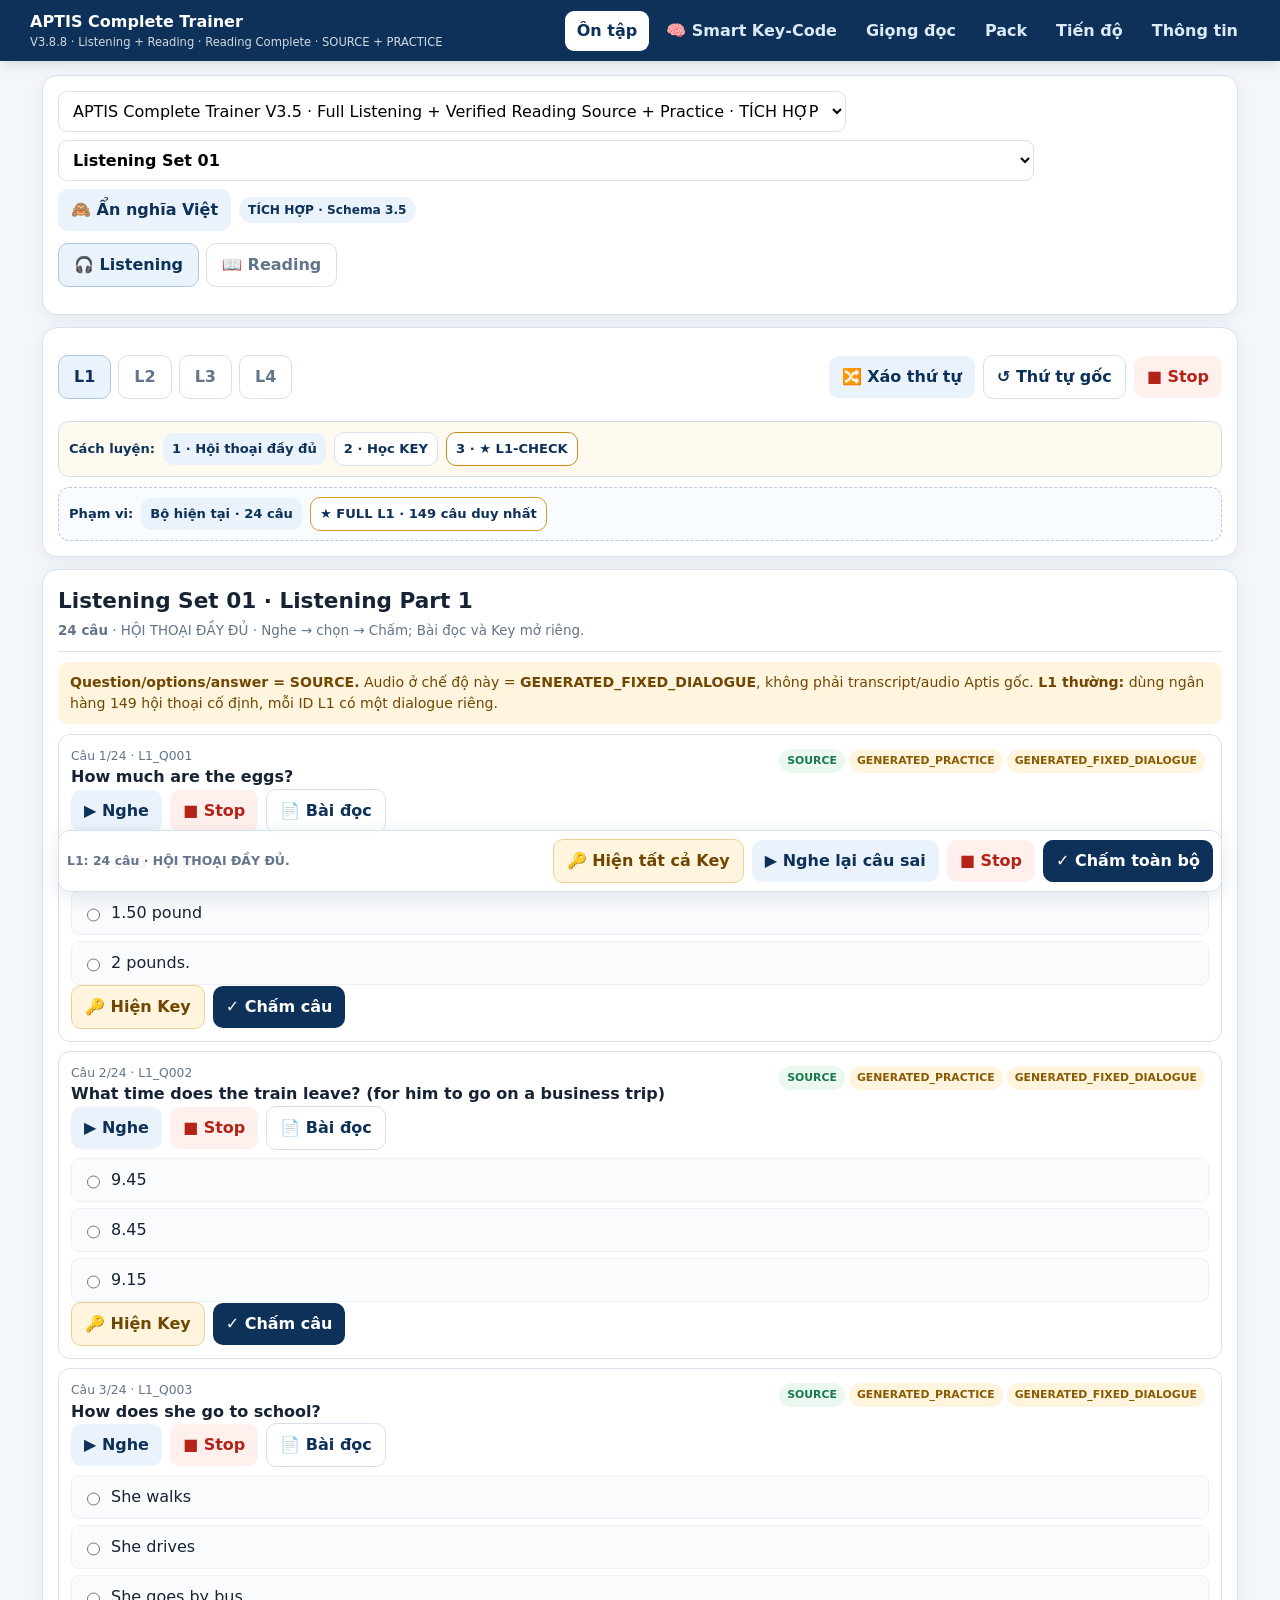
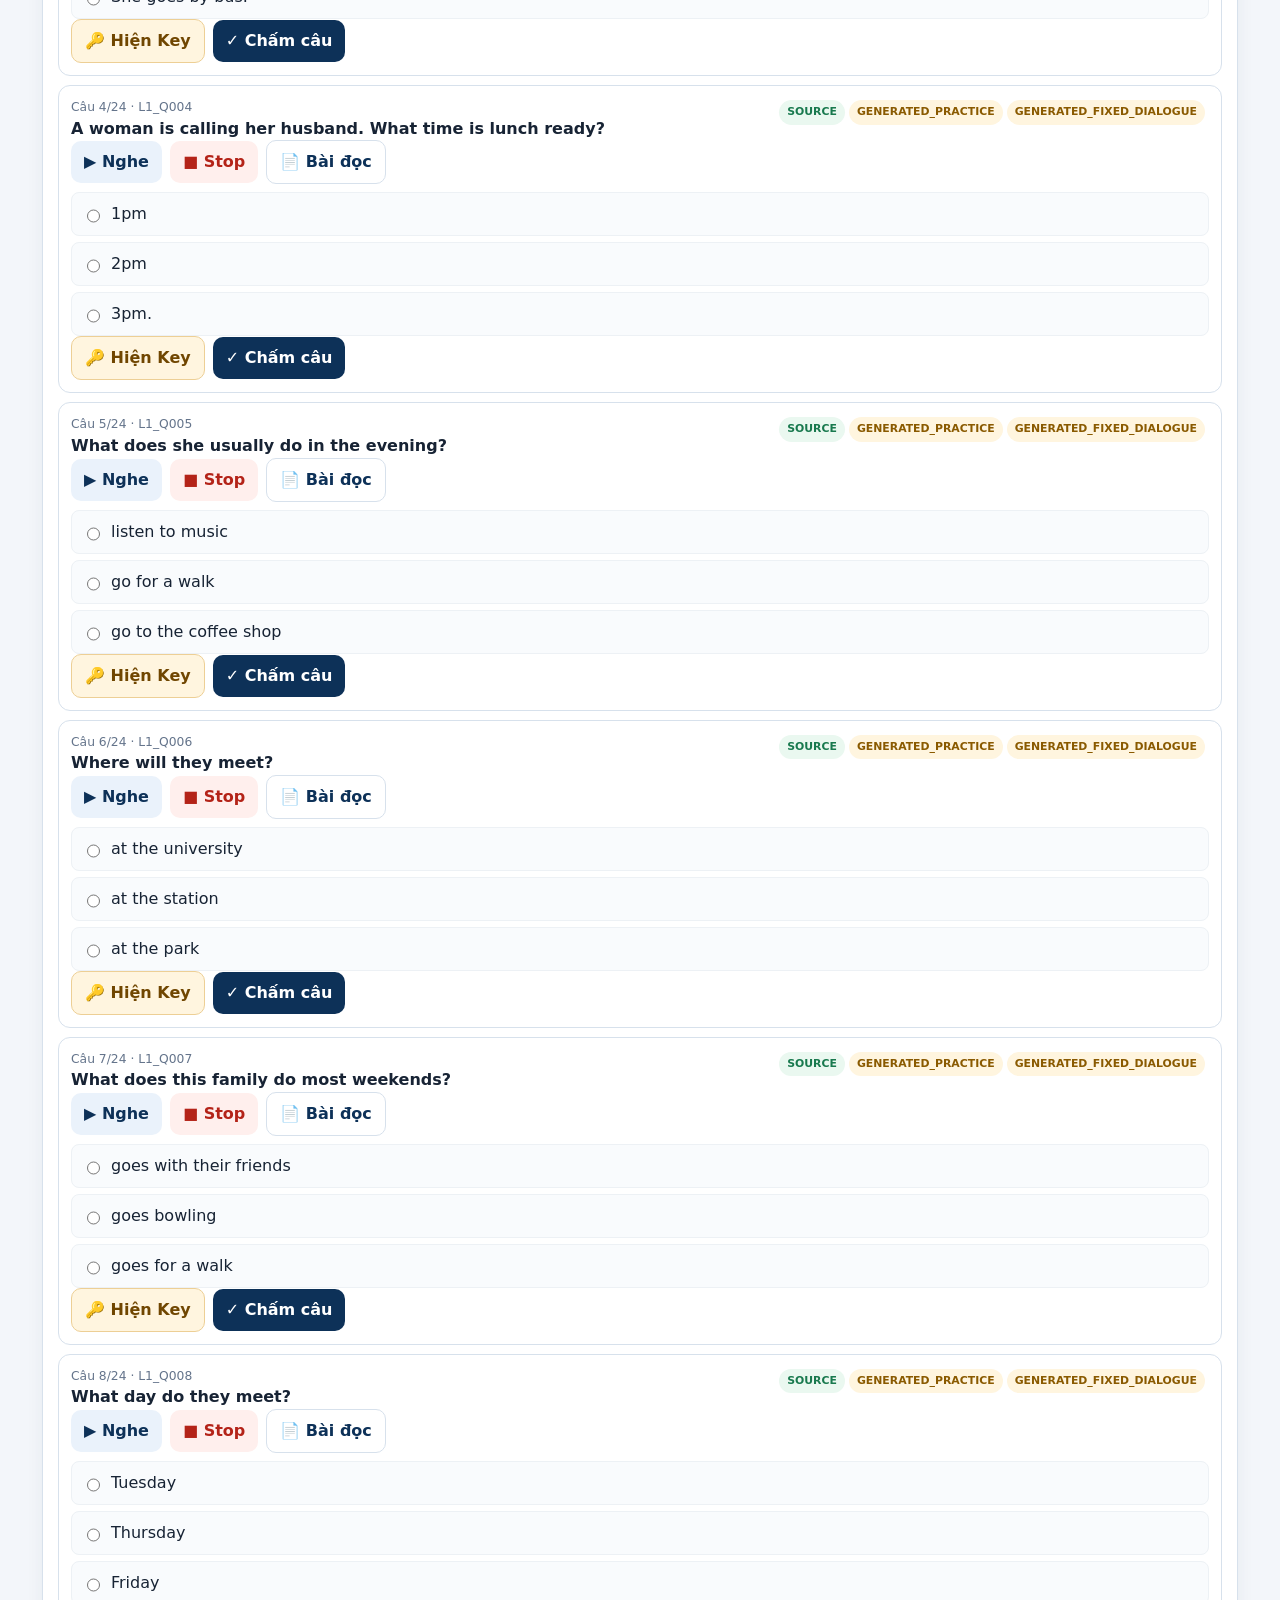
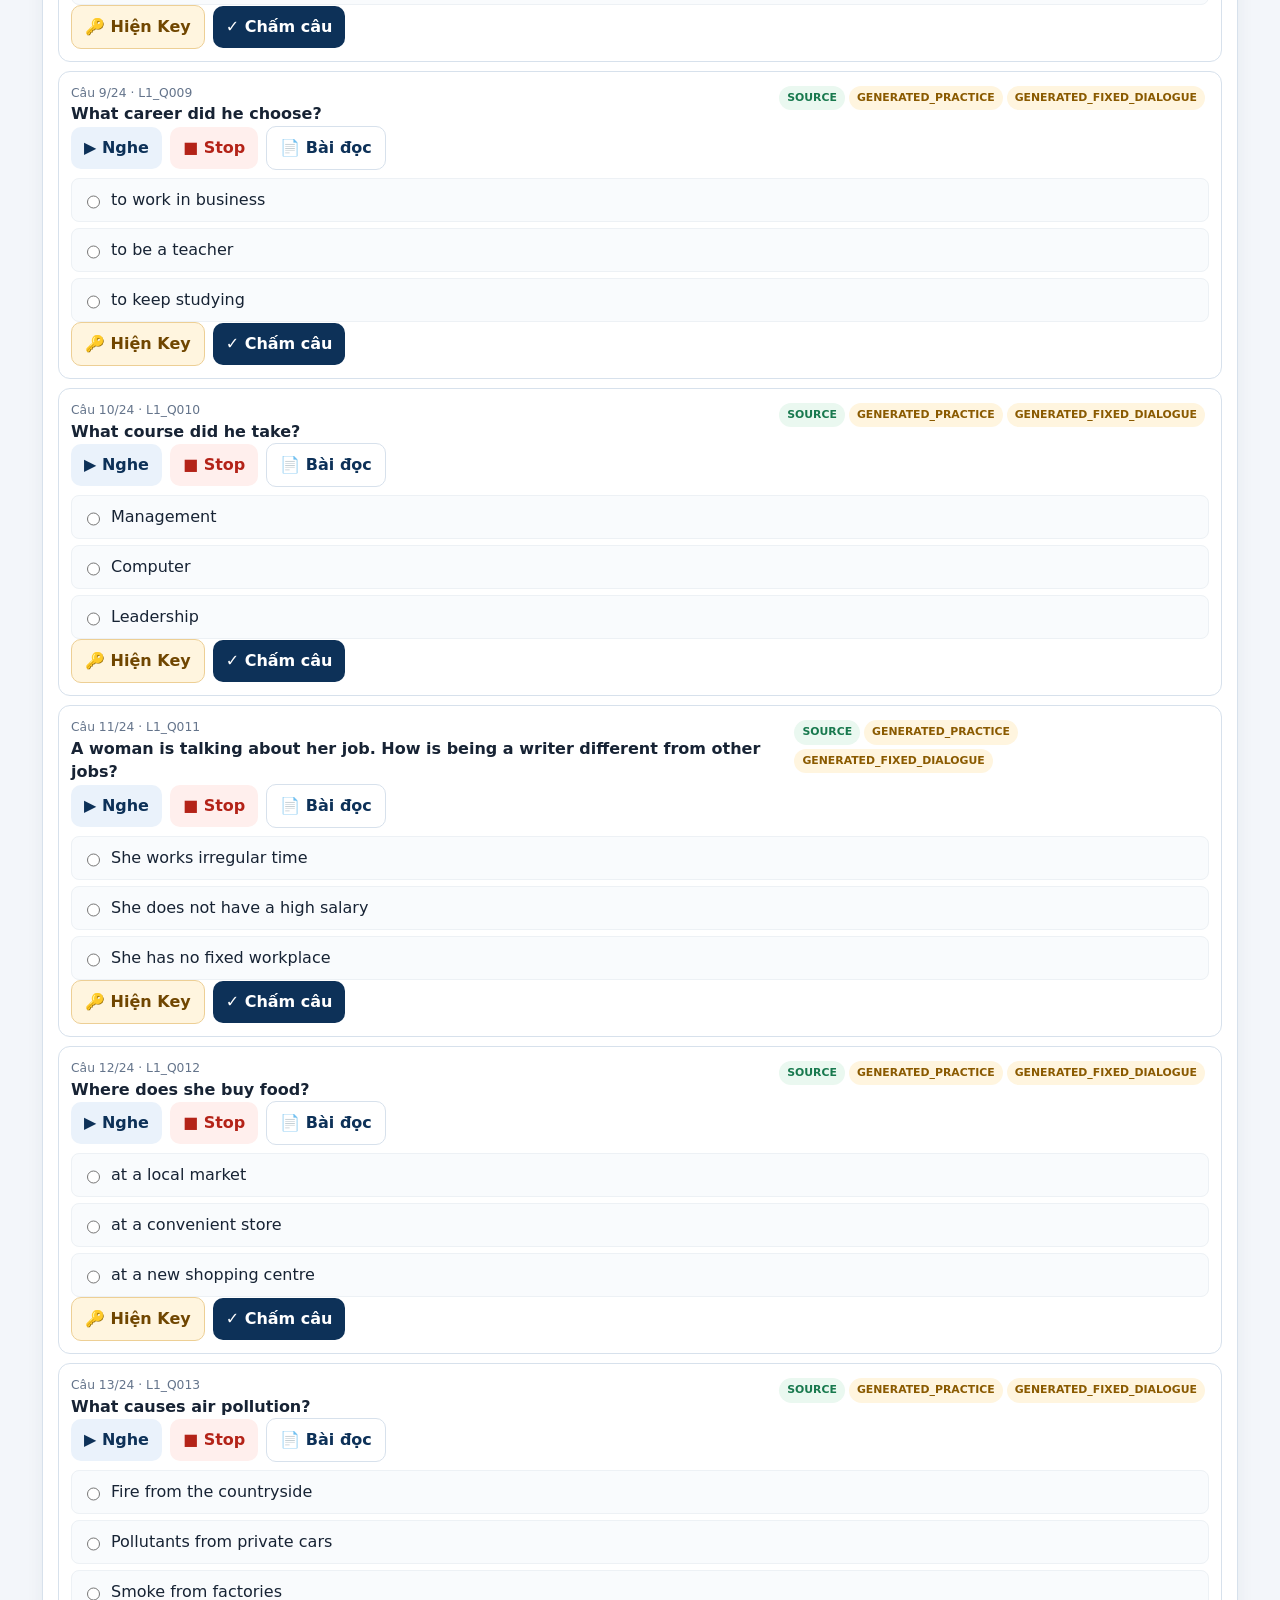
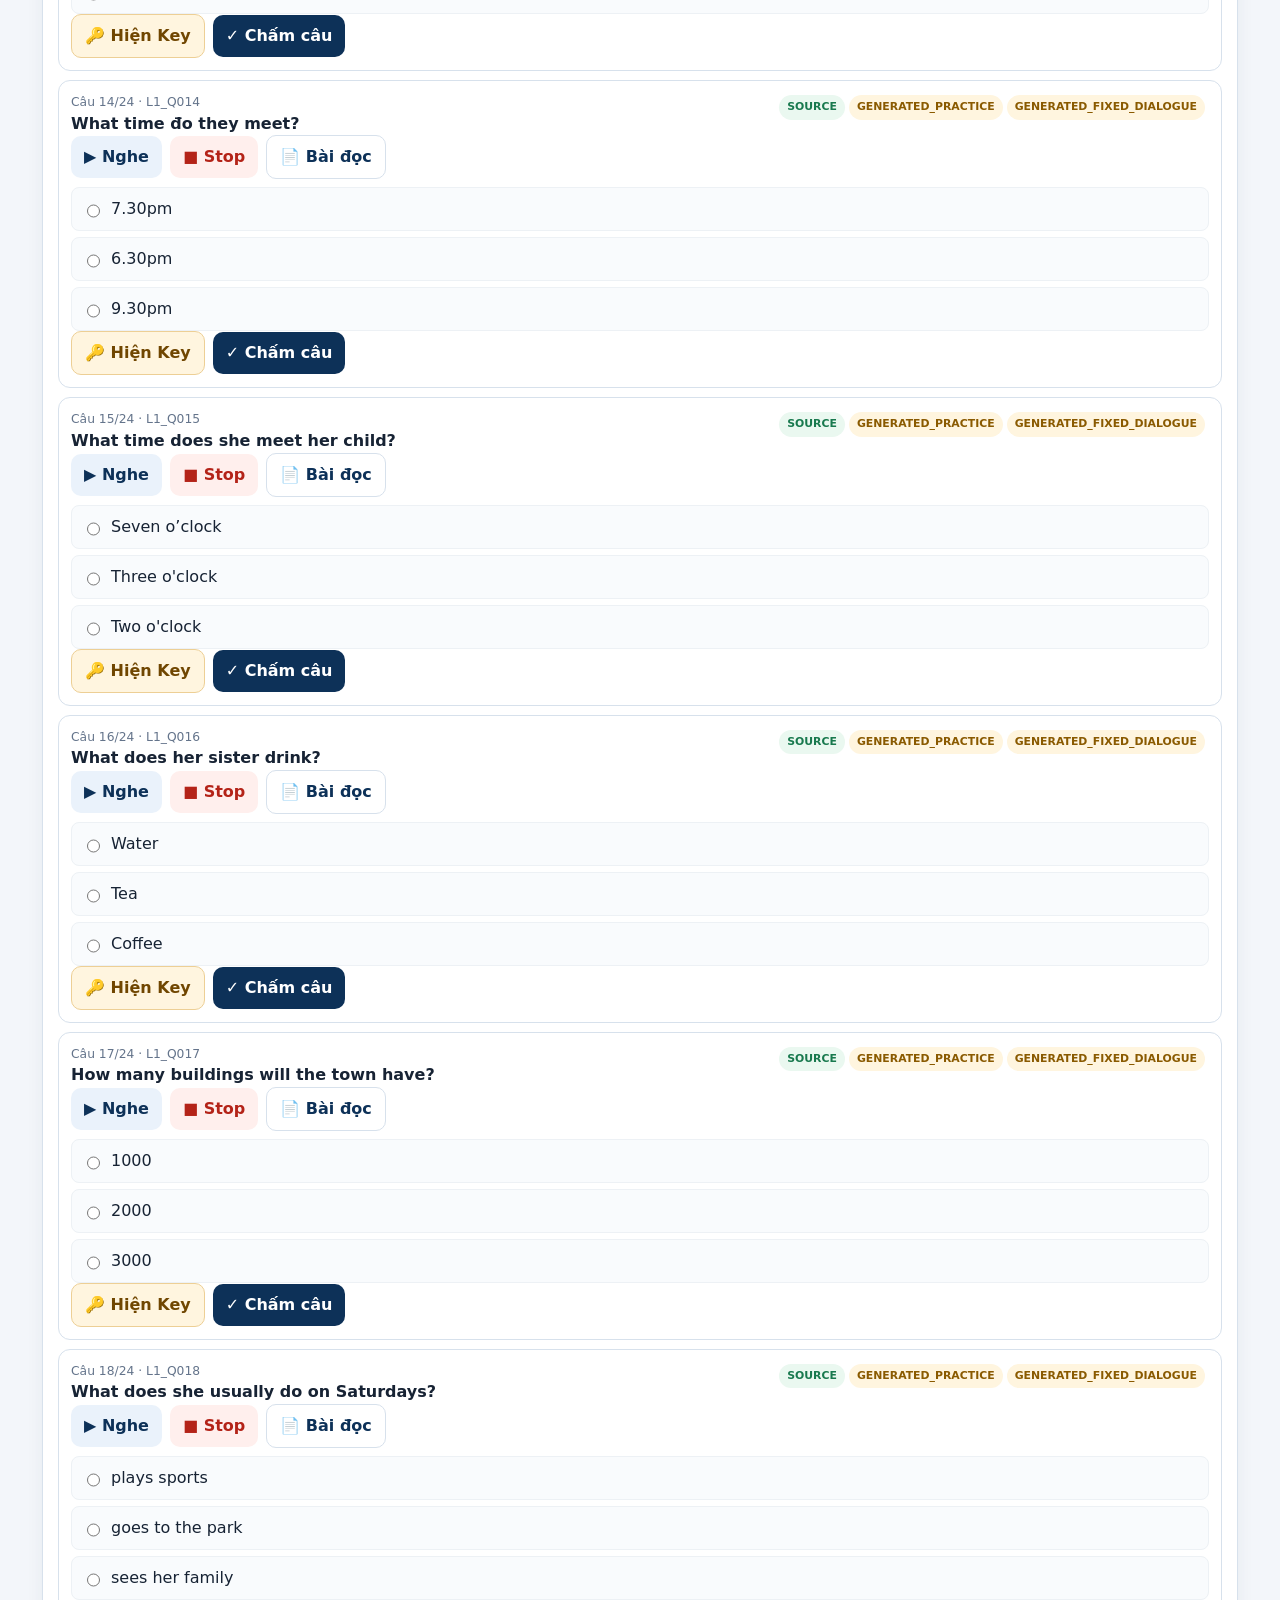
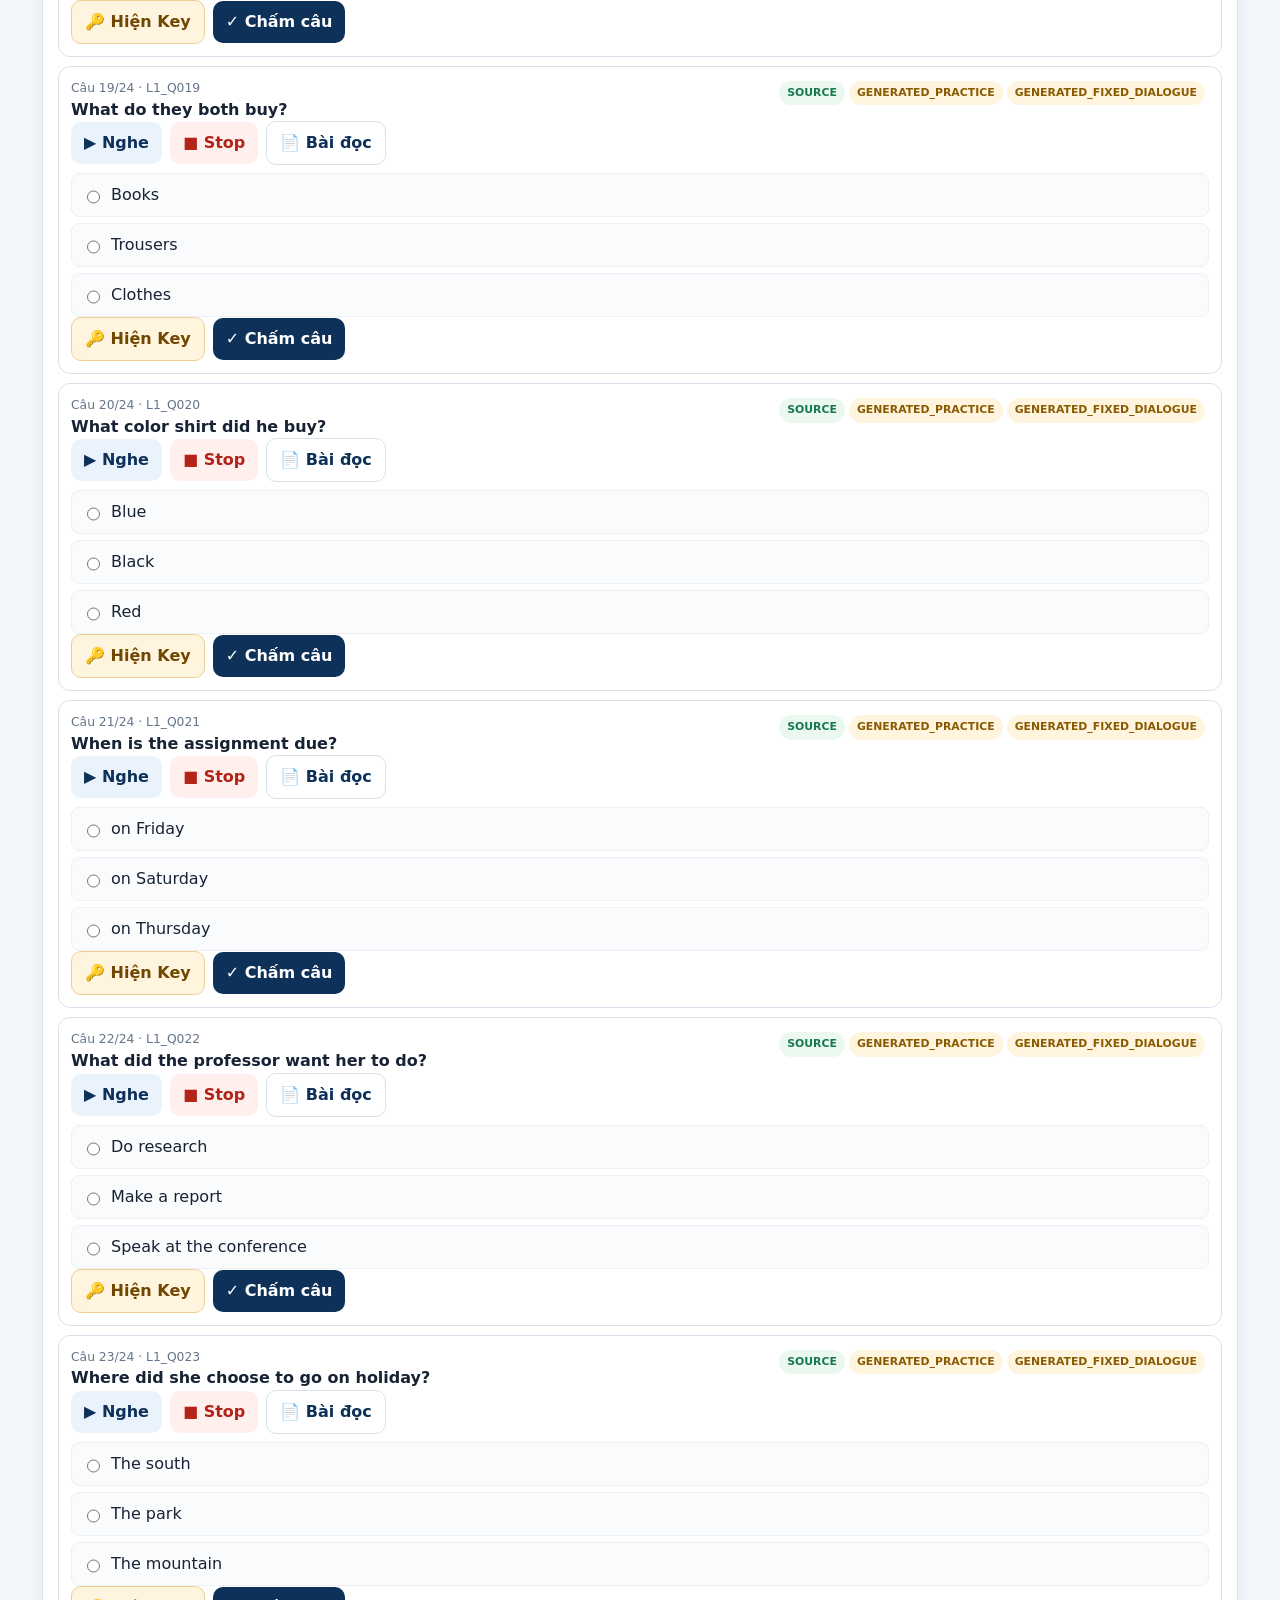
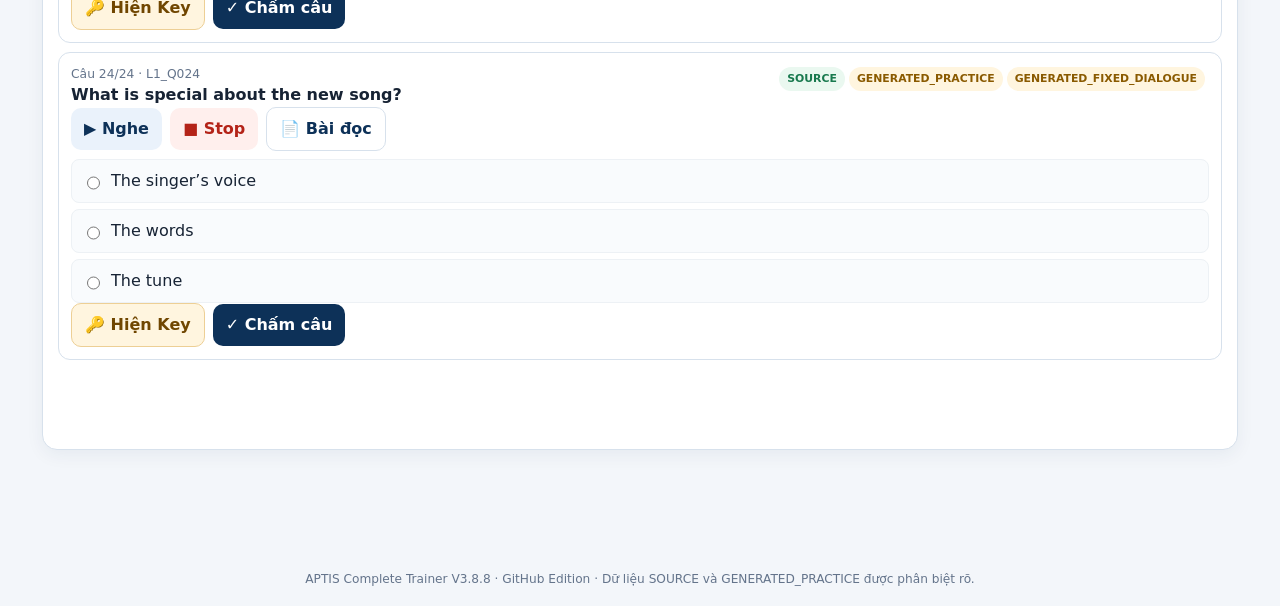
==== index.html @ 7ab7b1f2 "L1-Check" ====
<!doctype html>
<html lang="vi">
<head>
<meta charset="utf-8">
<meta name="viewport" content="width=device-width,initial-scale=1,viewport-fit=cover">
<meta name="theme-color" content="#0d3158">
<title>APTIS Complete Trainer V3.8.8 · GitHub Edition</title>
<link rel="stylesheet" href="styles.css?v=3.8.8">
</head>
<body>
<header class="topbar">
  <div class="brand"><strong>APTIS Complete Trainer</strong><span>V3.8.8 · Listening + Reading · Reading Complete · SOURCE + PRACTICE</span></div>
  <nav class="navscroll" aria-label="Main navigation">
    <button class="navbtn active" data-view="practice">Ôn tập</button>
    <button class="navbtn" data-view="keycode">🧠 Smart Key-Code</button>
    <button class="navbtn" data-view="voices">Giọng đọc</button>
    <button class="navbtn" data-view="packs">Pack</button>
    <button class="navbtn" data-view="progress">Tiến độ</button>
    <button class="navbtn" data-view="about">Thông tin</button>
  </nav>
</header>
<main id="app"></main>
<footer>APTIS Complete Trainer V3.8.8 · GitHub Edition · Dữ liệu SOURCE và GENERATED_PRACTICE được phân biệt rõ.</footer>
<script src="default_data.js?v=3.8.8"></script>
<script src="reading_practice_data.js?v=3.8.8"></script>
<script src="reading_vi_data.js?v=3.8.8"></script>
<script src="l1_dialogue_data.js?v=3.8.8"></script>
<script src="packs/bundled_online_packs.js?v=3.8.8"></script>
<script src="app.js?v=3.8.8"></script>
</body>
</html>
---- styles.css ----
:root{--navy:#0d3158;--navy2:#174f83;--bg:#f3f6fa;--card:#fff;--line:#d7e1ec;--text:#172334;--muted:#64748b;--green:#18794e;--gbg:#eaf8f0;--amber:#8a5a00;--abg:#fff5df;--red:#b42318;--rbg:#ffefed;--bluebg:#eaf2fb;--purple:#6941c6;--purplebg:#f2edff}*{box-sizing:border-box}html{scroll-behavior:smooth}body{margin:0;font-family:Inter,system-ui,-apple-system,"Segoe UI",Roboto,Arial,sans-serif;background:var(--bg);color:var(--text);font-size:16px;line-height:1.5}button,select,input{font:inherit}button{cursor:pointer}.topbar{position:sticky;top:0;z-index:50;background:var(--navy);color:#fff;display:flex;justify-content:space-between;gap:14px;align-items:center;padding:10px max(12px,calc((100vw - 1220px)/2));box-shadow:0 2px 12px #0002}.brand{display:flex;flex-direction:column;white-space:nowrap}.brand span{font-size:.72rem;opacity:.82}.navscroll{display:flex;gap:5px;overflow:auto;max-width:100%}.navbtn{border:0;border-radius:9px;padding:8px 12px;background:transparent;color:#dce9f6;font-weight:800;white-space:nowrap}.navbtn.active{background:#fff;color:var(--navy)}main{max-width:1220px;margin:0 auto;padding:14px 12px 90px}footer{text-align:center;color:var(--muted);font-size:.76rem;padding:18px}.card{background:var(--card);border:1px solid var(--line);border-radius:15px;padding:15px;box-shadow:0 5px 18px rgba(13,49,88,.06);margin-bottom:12px}.toolbar{display:flex;align-items:center;gap:8px;flex-wrap:wrap}.toolbar.space{justify-content:space-between}.grow{flex:1}.btn{border:0;border-radius:10px;padding:9px 13px;font-weight:850;background:var(--navy);color:#fff}.btn:hover{filter:brightness(.98)}.btn.secondary{background:var(--bluebg);color:var(--navy)}.btn.ghost{background:#fff;color:var(--navy);border:1px solid var(--line)}.btn.key{background:var(--abg);color:#704600;border:1px solid #edcf95}.btn.danger{background:var(--rbg);color:var(--red)}.btn.small{padding:6px 9px;font-size:.82rem}.select{padding:9px 10px;border:1px solid var(--line);border-radius:9px;background:#fff;min-width:180px;max-width:100%}.skilltabs,.tabs{display:flex;gap:7px;flex-wrap:wrap;margin:12px 0}.skilltab,.tab{border:1px solid var(--line);background:#fff;border-radius:10px;padding:9px 15px;font-weight:850;color:var(--muted)}.skilltab.active,.tab.active{background:var(--bluebg);color:var(--navy);border-color:#abc8e4}.skilltab{font-size:1rem}.badge{display:inline-block;border-radius:999px;padding:4px 8px;font-size:.68rem;font-weight:900;margin:2px 4px 2px 0}.badge.source{background:var(--gbg);color:var(--green)}.badge.generated{background:var(--abg);color:var(--amber)}.badge.derived{background:var(--purplebg);color:var(--purple)}.badge.incomplete{background:var(--rbg);color:var(--red)}.note{padding:10px 12px;border-radius:10px;margin:10px 0;font-size:.88rem;line-height:1.48}.note.source{background:var(--gbg);color:#17643e}.note.generated{background:var(--abg);color:#704600}.note.info{background:var(--bluebg);color:#274e73}.head{border-bottom:1px solid var(--line);padding-bottom:10px;margin-bottom:10px}.head h2{margin:0 0 4px;font-size:1.35rem}.head h3{margin:0}.sub{font-size:.84rem;color:var(--muted)}.question{border:1px solid var(--line);border-radius:12px;padding:12px;margin:9px 0;background:#fff}.question.correct{background:#f0faf4;border-color:#91cdaa}.question.wrong{background:#fff5f3;border-color:#efaaa2}.qhead{display:flex;justify-content:space-between;gap:8px;align-items:flex-start}.qtext{font-weight:800;line-height:1.48}.number{font-size:.77rem;color:var(--muted)}.options{display:grid;gap:6px;margin-top:8px}.option{display:flex;gap:8px;padding:9px 10px;border:1px solid #edf1f5;border-radius:8px;background:#f9fbfd}.option input{margin-top:4px}.script,.passage{white-space:pre-wrap;line-height:1.66;background:#f8fafc;border:1px solid var(--line);border-radius:10px;padding:12px;margin:9px 0}.hidden{display:none!important}.keybox{padding:11px 12px;margin-top:9px;border-left:4px solid #dfa13b;background:#fff9ed;border-radius:8px;line-height:1.56}.keybox h4{margin:0 0 6px}.key-answer{font-weight:900;color:var(--green)}.evidence{font-size:.9rem;color:#496078;margin-top:5px}.feedback{margin-top:8px;padding:9px 11px;border-radius:9px;background:#f3f7fb}.good{color:var(--green);font-weight:900}.bad{color:var(--red);font-weight:900}.grid{display:grid;grid-template-columns:repeat(2,minmax(0,1fr));gap:12px}.field{display:grid;gap:5px}.field label{font-weight:800;font-size:.82rem}.field select,.field input{width:100%;padding:9px;border:1px solid var(--line);border-radius:9px;background:#fff}.help{font-size:.78rem;color:var(--muted);line-height:1.45}.pack-row{display:flex;justify-content:space-between;gap:12px;padding:11px 0;border-bottom:1px solid var(--line)}.pack-row:last-child{border:0}.pack-row h3{margin:0 0 4px}.statgrid{display:grid;grid-template-columns:repeat(4,1fr);gap:9px}.stat{background:#fff;border:1px solid var(--line);border-radius:12px;padding:13px}.stat b{display:block;color:var(--navy);font-size:1.5rem}.stat span{font-size:.78rem;color:var(--muted)}.sticky-actions{position:sticky;bottom:8px;z-index:30;padding:8px;background:#ffffffee;border:1px solid var(--line);border-radius:12px;box-shadow:0 5px 20px #0d31581c;margin-top:12px}.counter{font-size:.78rem;color:var(--muted);font-weight:800}.lead{background:#f8fbff;border:1px solid #d9e6f2;border-radius:10px;padding:11px;margin:8px 0}.cloze-line{font-size:1.02rem;line-height:1.6}.reorder-list{display:grid;gap:8px;margin-top:10px}.reorder-row{display:grid;grid-template-columns:42px 1fr auto;gap:9px;align-items:center;border:1px solid var(--line);border-radius:10px;padding:9px;background:#fff}.reorder-index{width:32px;height:32px;border-radius:50%;display:grid;place-items:center;background:var(--bluebg);color:var(--navy);font-weight:900}.reorder-text{line-height:1.5}.movegroup{display:flex;gap:4px}.passage-grid{display:grid;grid-template-columns:repeat(2,minmax(0,1fr));gap:10px}.person{border:1px solid var(--line);border-radius:11px;background:#fbfcfe;overflow:hidden}.person summary{cursor:pointer;padding:10px 12px;font-weight:900;background:#f1f5f9}.person .inside{padding:11px;line-height:1.62}.heading-pool{display:flex;flex-wrap:wrap;gap:7px;margin:10px 0}.heading-chip{background:#f6f8fb;border:1px solid var(--line);border-radius:999px;padding:6px 9px;font-size:.82rem}.r5para{border:1px solid var(--line);border-radius:12px;padding:12px;margin:9px 0;background:#fff}.r5para.correct{background:#f0faf4;border-color:#91cdaa}.r5para.wrong{background:#fff5f3;border-color:#efaaa2}.r5para p{margin:7px 0}.mini{font-size:.78rem;color:var(--muted)}.divider{height:1px;background:var(--line);margin:12px 0}.pill{display:inline-block;background:var(--bluebg);color:var(--navy);border-radius:999px;padding:4px 9px;font-size:.76rem;font-weight:850}.about-list{line-height:1.75}.kbd{font-family:ui-monospace,SFMono-Regular,Consolas,monospace;background:#f1f5f9;border:1px solid var(--line);border-radius:6px;padding:1px 5px}@media(max-width:780px){body{font-size:15px}.topbar{flex-direction:column;align-items:flex-start;padding:9px 8px}.brand{white-space:normal}.navscroll{width:100%}main{padding:9px 7px 90px}.card{padding:11px}.grid,.passage-grid{grid-template-columns:1fr}.statgrid{grid-template-columns:1fr 1fr}.toolbar.space{align-items:flex-start}.select{min-width:0;max-width:100%;width:auto}.qhead{display:block}.reorder-row{grid-template-columns:36px 1fr}.movegroup{grid-column:2;justify-content:flex-end}.sticky-actions{bottom:5px}.skilltab,.tab{padding:8px 11px}.btn{padding:8px 10px}}
/* V3.3.3 L2 canonical KEY display */
.l2-key-title{margin-top:10px;margin-bottom:5px}
.l2-key-list{margin:6px 0 10px 20px;padding:0}
.l2-key-list li{margin:5px 0;line-height:1.45}
.l2-key-highlight{font-weight:800;text-decoration:underline;text-decoration-thickness:2px;text-underline-offset:2px}
.l2-explain{margin-top:8px;line-height:1.5}

/* V3.5 Reading Complete */
.practice-context{white-space:normal;line-height:1.65}.practice-context br{line-height:1.8}.note.generated b{font-weight:800}.tabs .tab{white-space:nowrap}


/* V3.6 L3 KEY ↔ CODE trainer */
.keycode-card{max-width:880px;margin-left:auto;margin-right:auto}.kc-stats{display:grid;grid-template-columns:repeat(4,1fr);gap:8px;margin:8px 0 16px}.kc-stats>div{border:1px solid var(--line);border-radius:11px;padding:10px;text-align:center;background:#f8fbff}.kc-stats b{display:block;font-size:1.25rem;color:var(--navy)}.kc-stats span{font-size:.74rem;color:var(--muted)}.kc-prompt{min-height:140px;display:flex;flex-direction:column;align-items:center;justify-content:center;gap:8px;border:2px solid #c7d8e9;border-radius:16px;background:linear-gradient(180deg,#f8fbff,#fff);padding:20px;text-align:center}.kc-prompt span{font-size:.72rem;font-weight:900;color:var(--muted);letter-spacing:.12em}.kc-prompt strong{font-size:clamp(1.55rem,4vw,2.5rem);line-height:1.25;color:var(--navy)}.kc-options{display:grid;grid-template-columns:1fr 1fr;gap:10px;margin-top:14px}.kc-option{min-height:58px;border:1px solid #aec5dc;background:#fff;color:var(--navy);font-weight:900;border-radius:12px;padding:12px;font-size:1.05rem}.kc-option:hover:not(:disabled){background:var(--bluebg);border-color:#6e9bc3}.kc-option.correct{background:var(--gbg);border-color:#79bd98;color:var(--green)}.kc-option.wrong{background:var(--rbg);border-color:#e79a91;color:var(--red)}.kc-option:disabled{cursor:default}.kc-result{margin-top:12px;padding:11px;border-radius:10px;text-align:center}.kc-result.ok{background:var(--gbg);color:var(--green)}.kc-result.no{background:var(--rbg);color:var(--red)}.memory-table-wrap{overflow:auto}.memory-table{width:100%;border-collapse:collapse;min-width:620px}.memory-table th,.memory-table td{border:1px solid var(--line);padding:10px;text-align:left}.memory-table th{background:var(--navy);color:#fff}.memory-table tr:nth-child(even) td{background:#f8fafc}.family-chip{display:inline-block;border-radius:999px;padding:4px 8px;background:var(--bluebg);color:var(--navy);font-weight:900;font-size:.78rem}.code-chip{display:inline-block;border-radius:8px;padding:5px 9px;background:#fff5df;color:#704600;font-weight:950;font-family:ui-monospace,SFMono-Regular,Consolas,monospace;font-size:1rem}
@media(max-width:620px){.kc-options{grid-template-columns:1fr}.kc-stats{grid-template-columns:1fr 1fr}.kc-prompt{min-height:120px}.kc-prompt strong{font-size:1.55rem}}

/* V3.7 Smart Key-Code */
.kc-prompt small{color:var(--muted);font-weight:650}.kc-prompt.audio{gap:12px}.kc-reveal{margin-top:10px;padding:12px;border:1px solid var(--line);border-radius:11px;background:#f8fbff;display:grid;gap:7px;line-height:1.5}.kc-reveal strong{color:var(--navy)}.kc-controls{display:flex;gap:12px;align-items:center;flex-wrap:wrap;margin-top:10px;padding-top:10px;border-top:1px solid var(--line)}.kc-controls label{font-size:.82rem;font-weight:850;color:var(--navy);display:flex;gap:7px;align-items:center}.kc-controls .select{padding:6px 8px;min-width:120px}.kc-smart{background:var(--bluebg);padding:7px 9px;border-radius:9px}.kc-smart input{width:18px;height:18px}.kc-level-tabs{margin:0}.memory-table td:nth-child(5){max-width:360px}@media(max-width:620px){.kc-controls{align-items:stretch;flex-direction:column}.kc-controls label{justify-content:space-between}.kc-controls .select{flex:1}.kc-level-tabs{width:100%;display:grid;grid-template-columns:1fr 1fr}.kc-level-tabs .tab{width:100%}.kc-reveal{font-size:.9rem}}

/* V3.8 Reading bilingual learning layer */
.vi-title{margin-top:3px;font-weight:800;color:#315d87;font-size:.95rem}.bi-block{display:block;line-height:1.55}.bi-en{color:var(--text)}.bi-vi{margin-top:4px;color:#3f5f7d;font-size:.92rem;line-height:1.5}.vi-tag{display:inline-block;margin-right:6px;padding:1px 6px;border-radius:999px;background:#eaf2fb;color:#174f83;font-size:.66rem;font-weight:900;vertical-align:1px}.bi-context{display:grid;gap:8px}.bi-context>.bi-vi{padding-top:8px;border-top:1px dashed #c8d6e5;white-space:pre-wrap}.bilingual-option{align-items:flex-start}.bilingual-option>span{display:grid;gap:2px}.option-en{font-weight:800;color:var(--text)}.option-vi{font-size:.84rem;color:#4c6a85}.bi-answer{margin:3px 0 9px;padding:10px 12px;border:1px solid #8cc8a5;border-radius:10px;background:#f0faf4}.answer-label{font-size:.75rem;text-transform:uppercase;letter-spacing:.04em;color:#3e6b53;font-weight:900;margin-bottom:3px}.answer-en,.answer-vi{display:block;font-size:1.04rem;line-height:1.45;color:#126640}.answer-vi{color:#174f83;margin-top:3px}.answer-statement{margin-top:8px;padding-top:8px;border-top:1px dashed #d7e1ec}.ordered-answer{padding:8px 0;border-bottom:1px dashed #d7e1ec}.ordered-answer:last-child{border-bottom:0}.order-code{font-weight:950;color:var(--green);font-size:1.05rem;margin:4px 0 8px}.linking-row{padding:7px 0;border-bottom:1px dashed #e2e8f0}.linking-row:last-child{border-bottom:0}.vi-evidence{color:#315d87}.bilingual-heading{display:grid!important;gap:2px;white-space:normal!important;line-height:1.35}.bilingual-heading>span{font-size:.78rem;color:#4c6a85;font-weight:650}.heading-chip.bilingual-heading{border-radius:10px;padding:8px 10px}.reorder-text .bi-vi{font-size:.86rem}.person .inside .bi-vi{font-size:.88rem}.practice-context .bi-vi{font-size:.91rem}@media(max-width:620px){.bi-vi{font-size:.9rem}.answer-en,.answer-vi{font-size:1rem}.bilingual-heading>span{font-size:.76rem}.option-vi{font-size:.82rem}}

/* V3.8.2 Reading R5: full translation + main idea + keyword-to-heading map */
.r5-en-paragraph{white-space:pre-wrap;line-height:1.72;background:#f8fafc;border:1px solid var(--line);border-radius:10px;padding:12px;margin:9px 0;font-weight:600}
.r5-study{display:grid;gap:8px;margin:9px 0 12px}
.r5-full-vi{line-height:1.68;background:#f6fbff;border-left:4px solid #6a9ac7;border-radius:9px;padding:10px 12px}
.r5-study-label{font-size:.78rem;font-weight:900;color:var(--navy);margin-bottom:4px;text-transform:uppercase;letter-spacing:.02em}
.r5-main-idea{line-height:1.58;background:#fff8e8;border:1px solid #ecd79e;border-radius:9px;padding:9px 11px;color:#604500}
.r5-keyword-map{margin-top:12px;padding-top:10px;border-top:1px dashed #d8bf78}
.r5-keyword-title{font-weight:950;color:#704600;margin-bottom:7px}
.r5-keyword-row{display:flex;align-items:center;gap:7px;flex-wrap:wrap;padding:8px 9px;margin:6px 0;background:#fffdf5;border:1px solid #ead9ab;border-radius:9px;line-height:1.45}
.r5-keyword-en{color:#173d66;background:#eaf2fb;border-radius:6px;padding:2px 6px}
.r5-keyword-vi{font-weight:800;color:#4f6071}
.r5-concept{color:#18794e;background:#eaf8f0;border-radius:6px;padding:2px 6px}
.r5-arrow{font-weight:950;color:#8a5a00}
.r5-memory{margin-top:10px}
@media(max-width:620px){.r5-en-paragraph,.r5-full-vi{padding:10px}.r5-keyword-row{display:grid;grid-template-columns:1fr}.r5-arrow{display:none}}


/* V3.8.3 Global Vietnamese meaning toggle */
.vi-toggle{white-space:nowrap}
.hide-vi .vi-meaning,.hide-vi .vi-title,.hide-vi .bi-vi,.hide-vi .option-vi,.hide-vi .answer-vi,.hide-vi .vi-evidence,.hide-vi .r5-study,.hide-vi .r5-keyword-vi,.hide-vi .bilingual-heading>span{display:none!important}
@media(max-width:620px){.vi-toggle{width:100%}}

/* V3.8.4 · L1 Show All */
.l1-scopebar{display:flex;align-items:center;gap:8px;flex-wrap:wrap;margin-top:10px;padding-top:10px;border-top:1px solid var(--line)}
.scope-label{font-size:.82rem;font-weight:900;color:var(--navy)}
.r1-all-set{margin-top:18px;padding-top:14px;border-top:2px solid #dce7f1}
.r1-all-set:first-of-type{margin-top:8px}
.r1-all-set-head{display:flex;align-items:center;justify-content:space-between;gap:10px;flex-wrap:wrap;margin-bottom:8px}
.r1-all-set-head h3{margin:0;color:var(--navy);font-size:1.05rem}
.select:disabled{opacity:.65;cursor:not-allowed;background:#f3f5f7}
@media(max-width:620px){.l1-scopebar .btn{flex:1 1 auto}.r1-all-set{margin-left:-2px;margin-right:-2px}.r1-all-set-head{align-items:flex-start}}

/* V3.8.5 FULL L1/R1 visibility */
.full-aware-select{font-weight:850}.full-aware-select option[value="__L1_FULL__"],.full-aware-select option[value="__R1_FULL__"]{font-weight:900}.full-btn{border:1px solid #d49a2a!important}.l1-scopebar{display:flex;align-items:center;gap:8px;flex-wrap:wrap;margin-top:10px;padding:9px 10px;border:1px dashed #b8c9da;border-radius:11px;background:#f8fbff}.scope-label{font-weight:900;color:var(--navy)}

/* V3.8.7 · L1 Learn + Contextual L1-CHECK */
.l1-modebar{display:flex;align-items:center;gap:8px;flex-wrap:wrap;margin-top:10px;padding:10px;border:1px solid #d5dfeb;border-radius:11px;background:#fffaf0}
.l1-modebar .full-btn{border-color:#c98b18!important}
.full-aware-select option[value="__L1_CHECK__"]{font-weight:950}
@media(max-width:620px){.l1-modebar .btn{flex:1 1 auto}.l1-modebar .help{flex-basis:100%}}
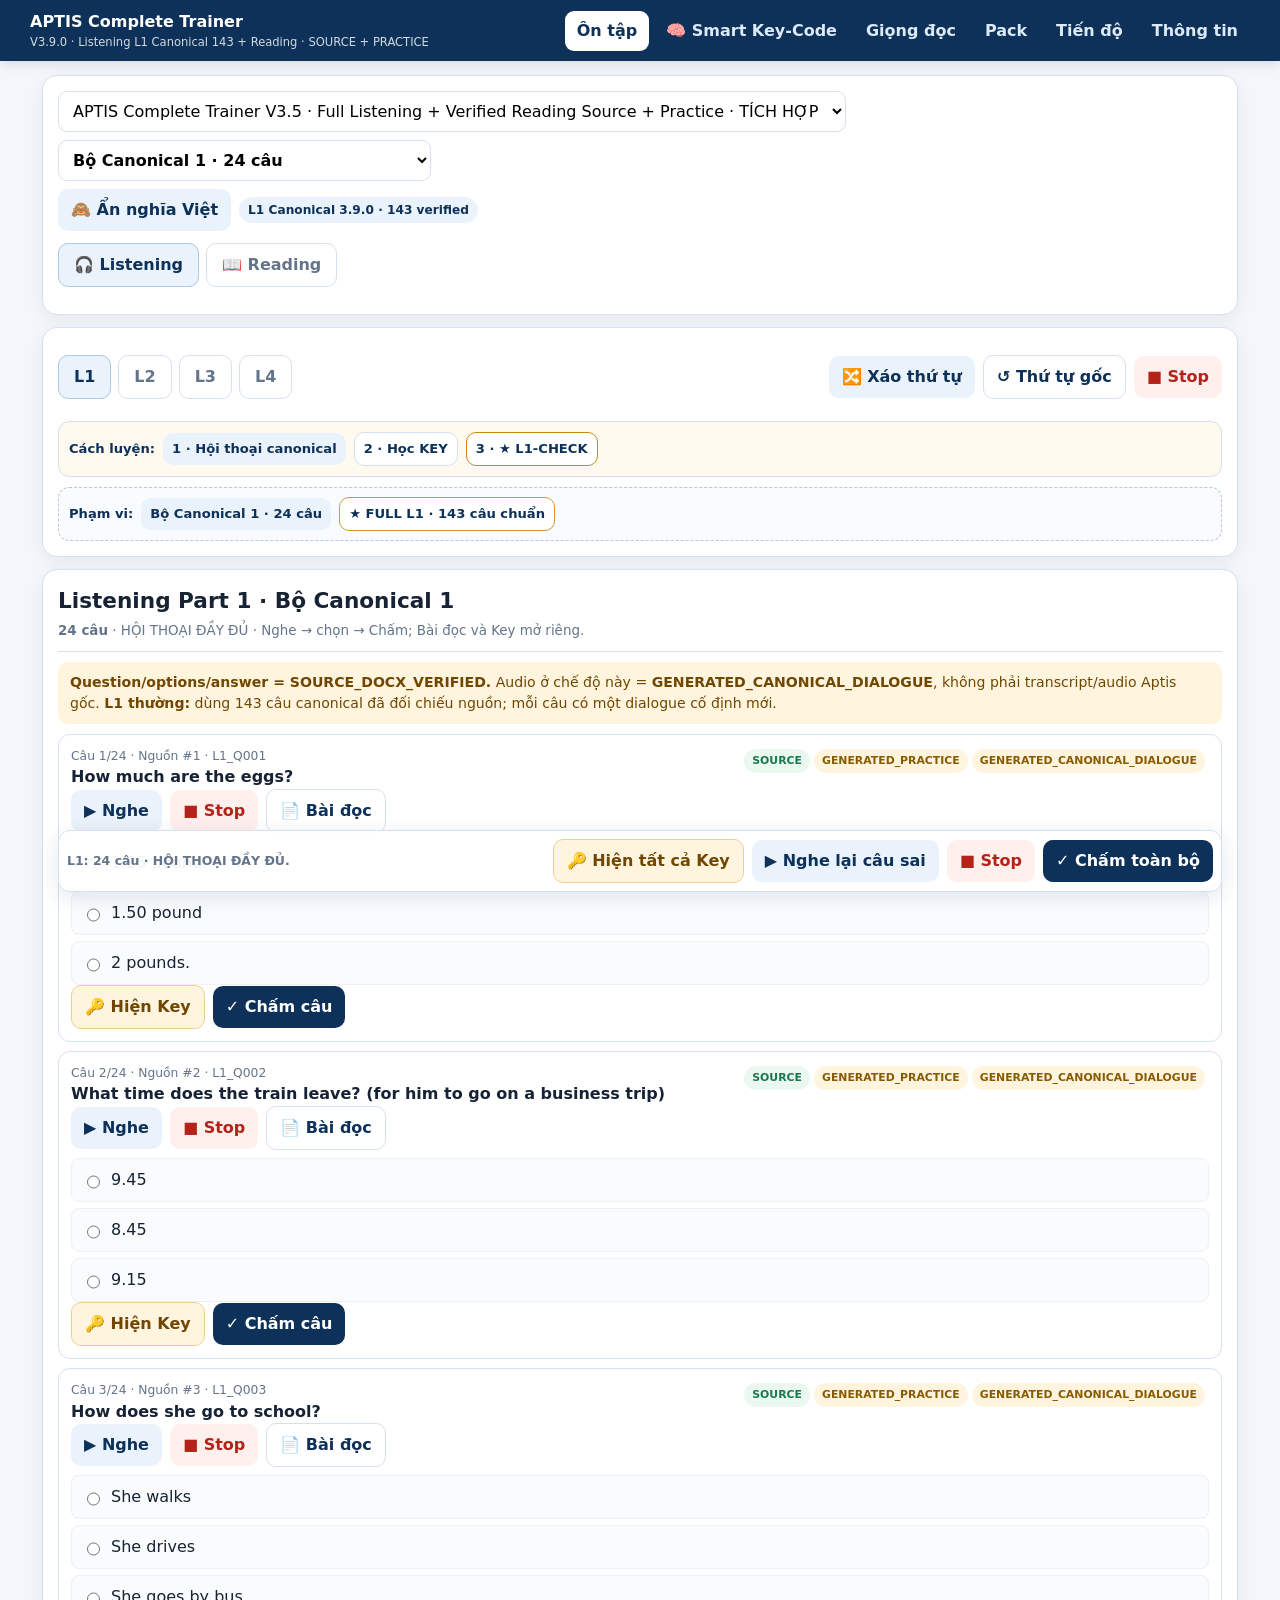
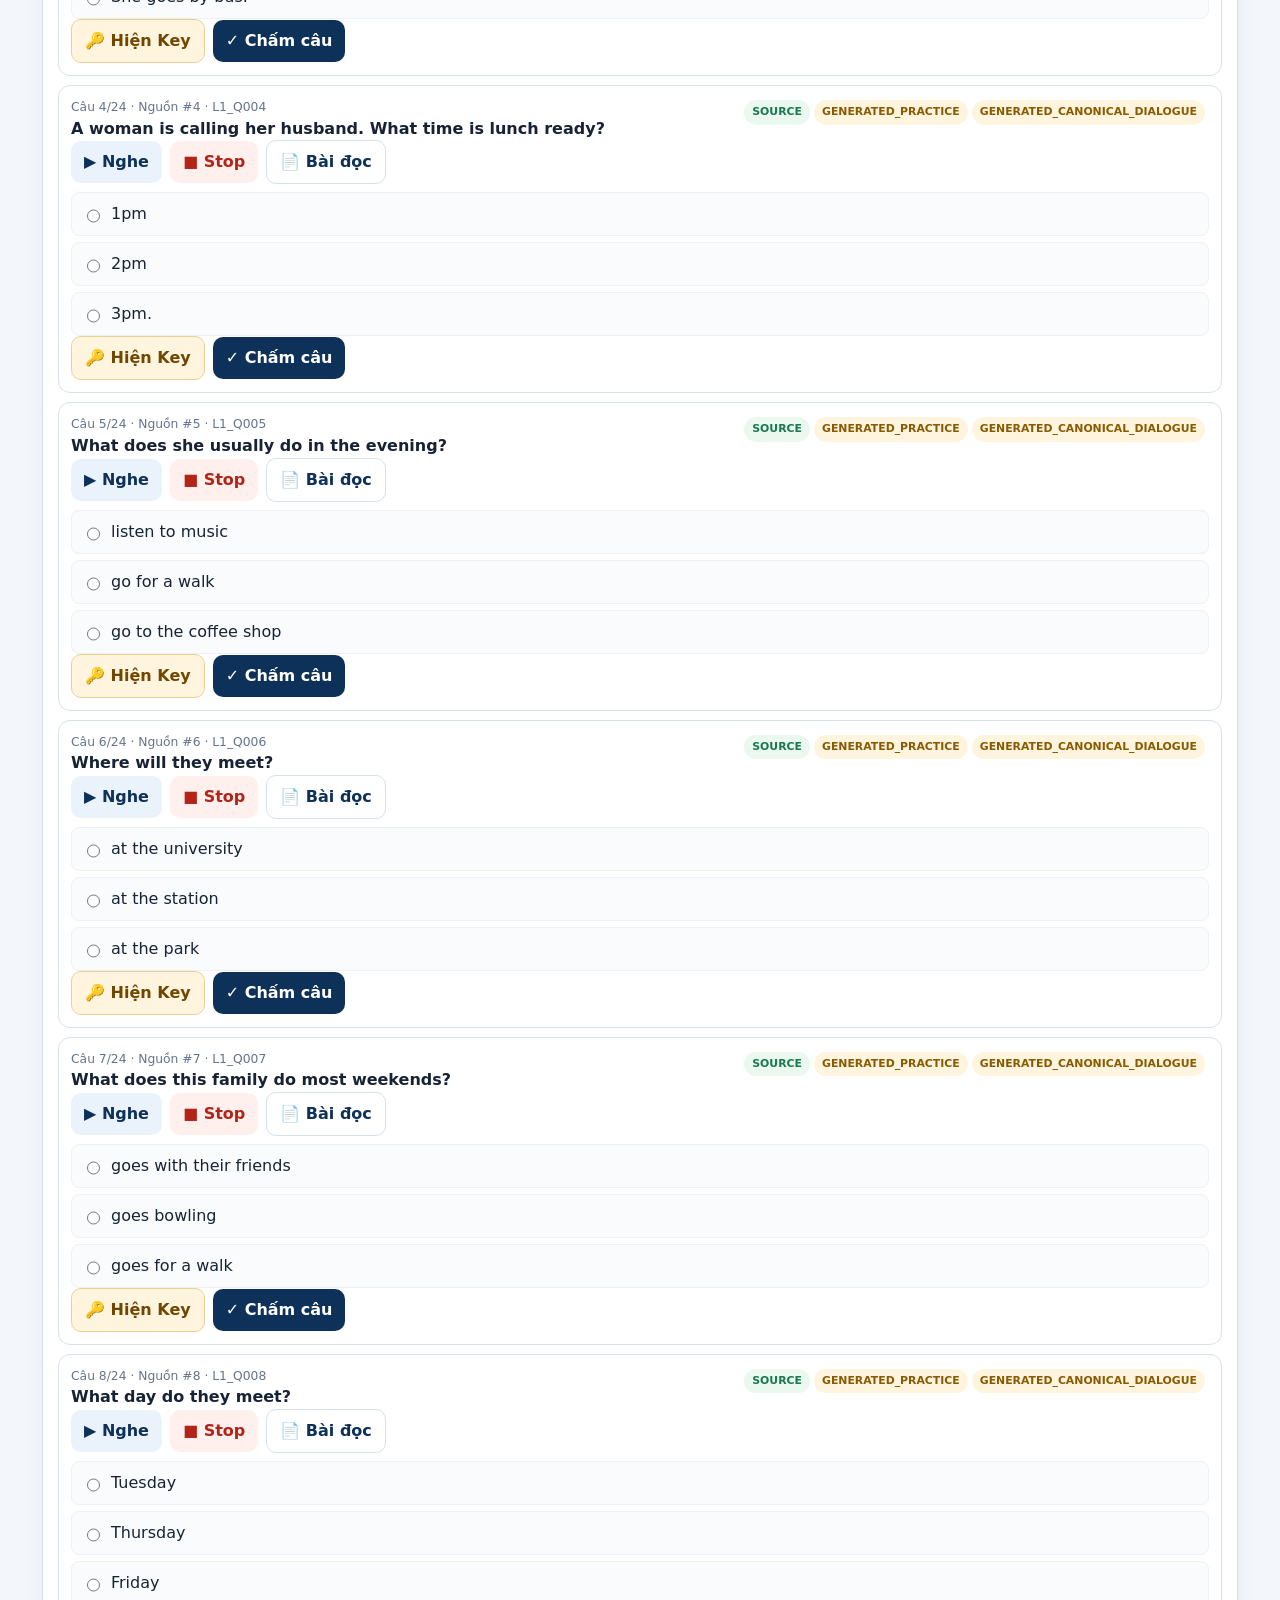
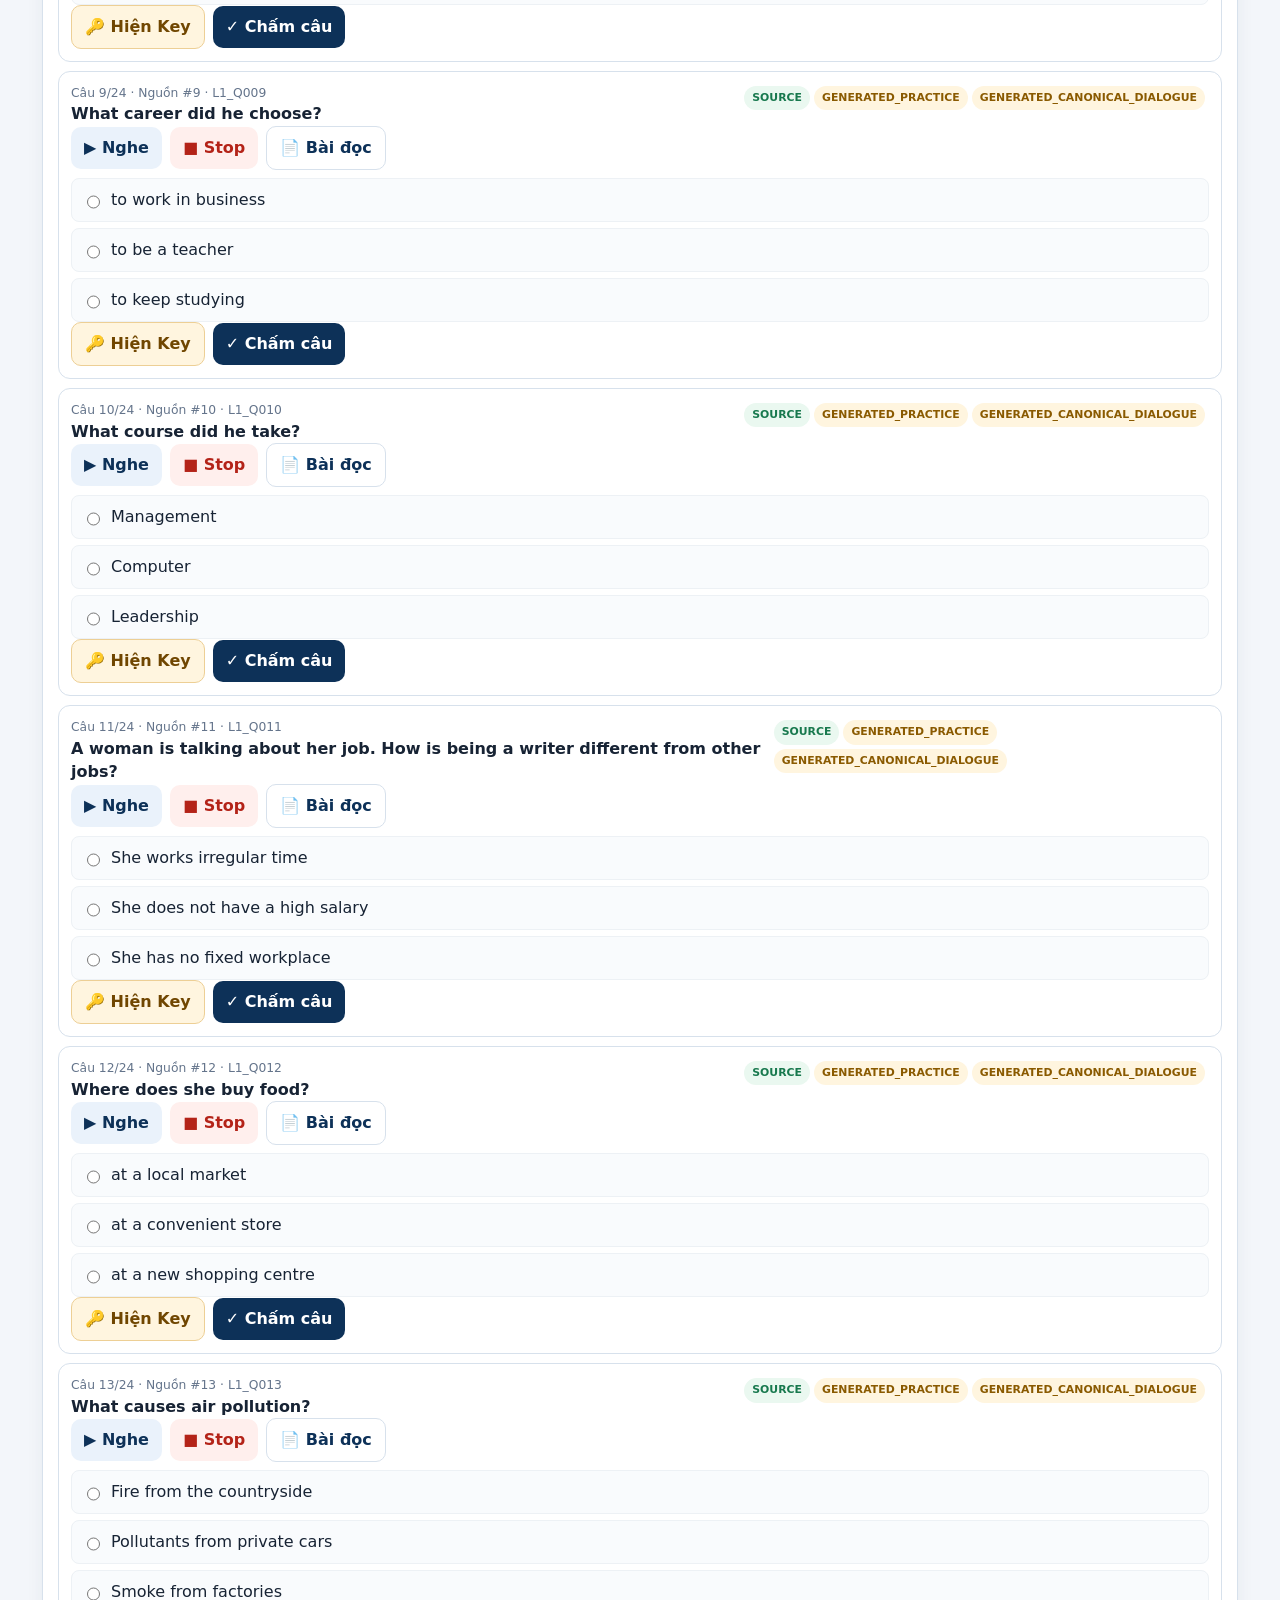
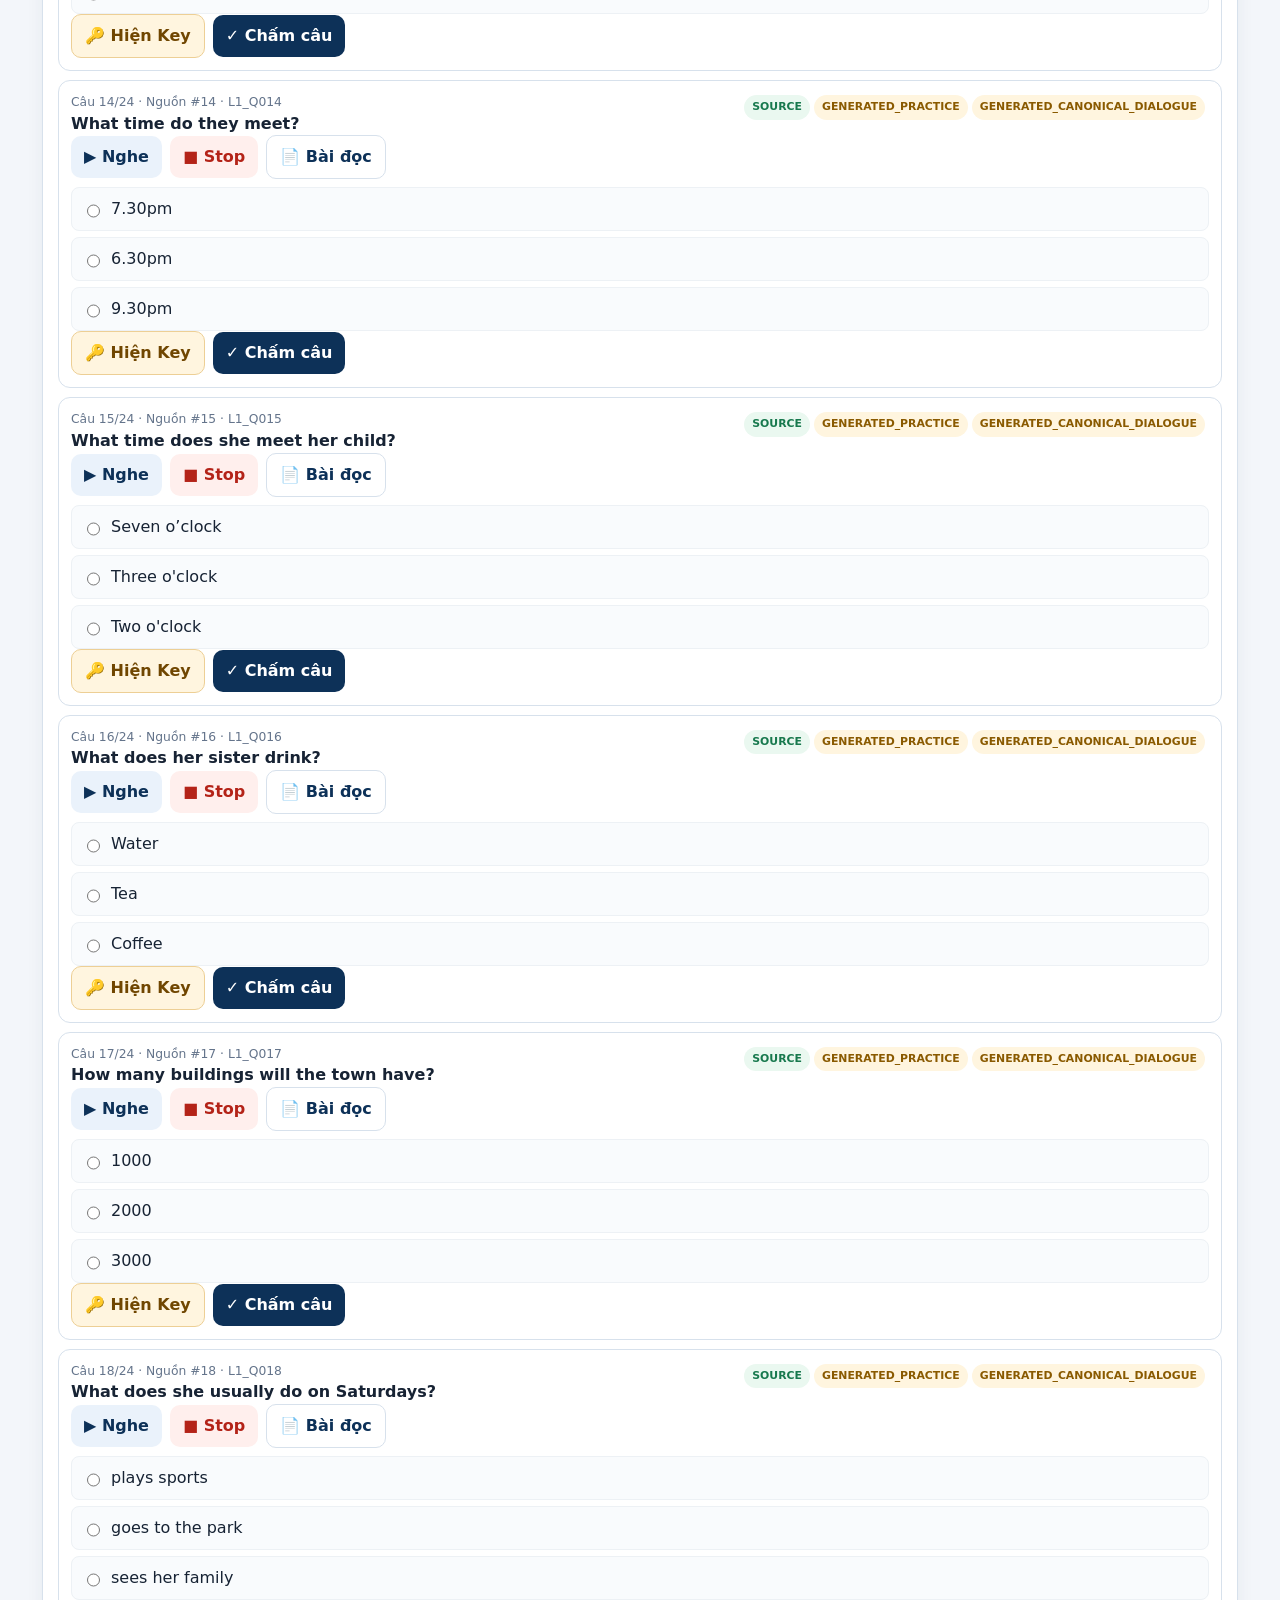
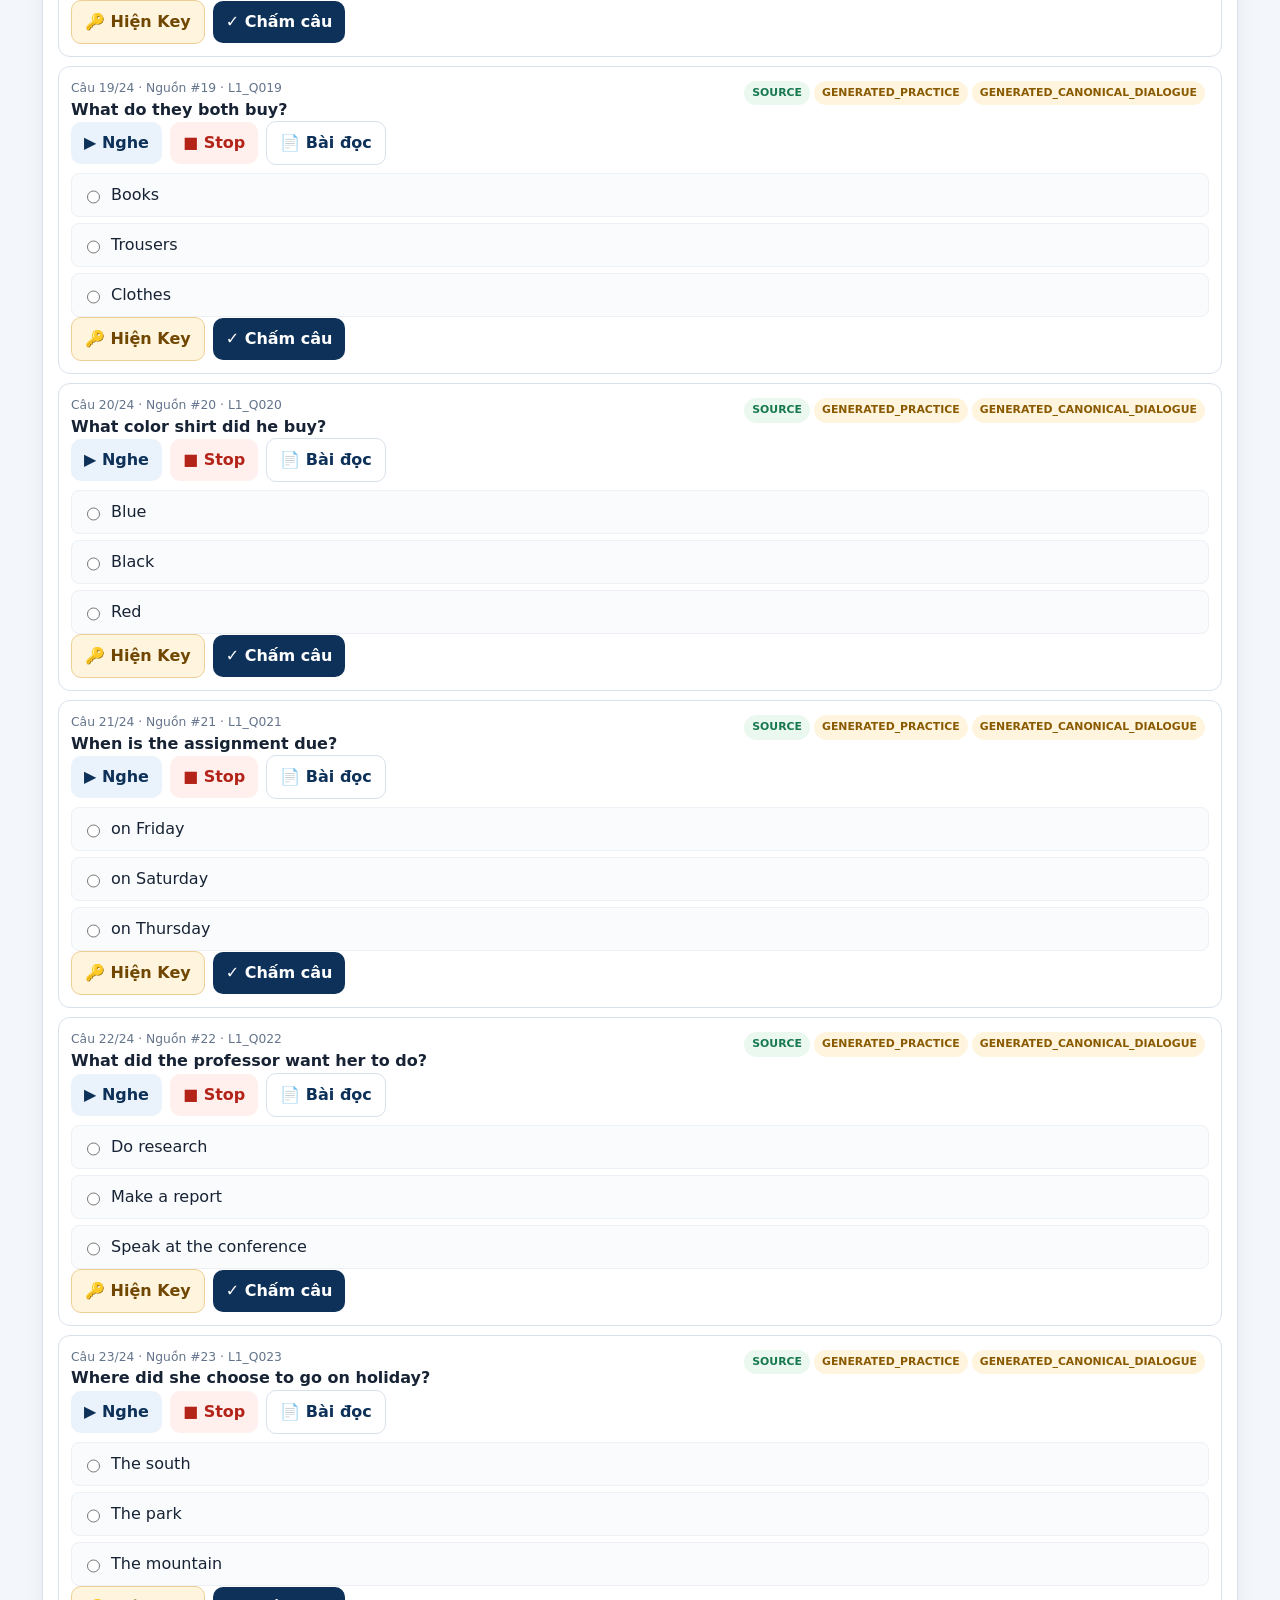
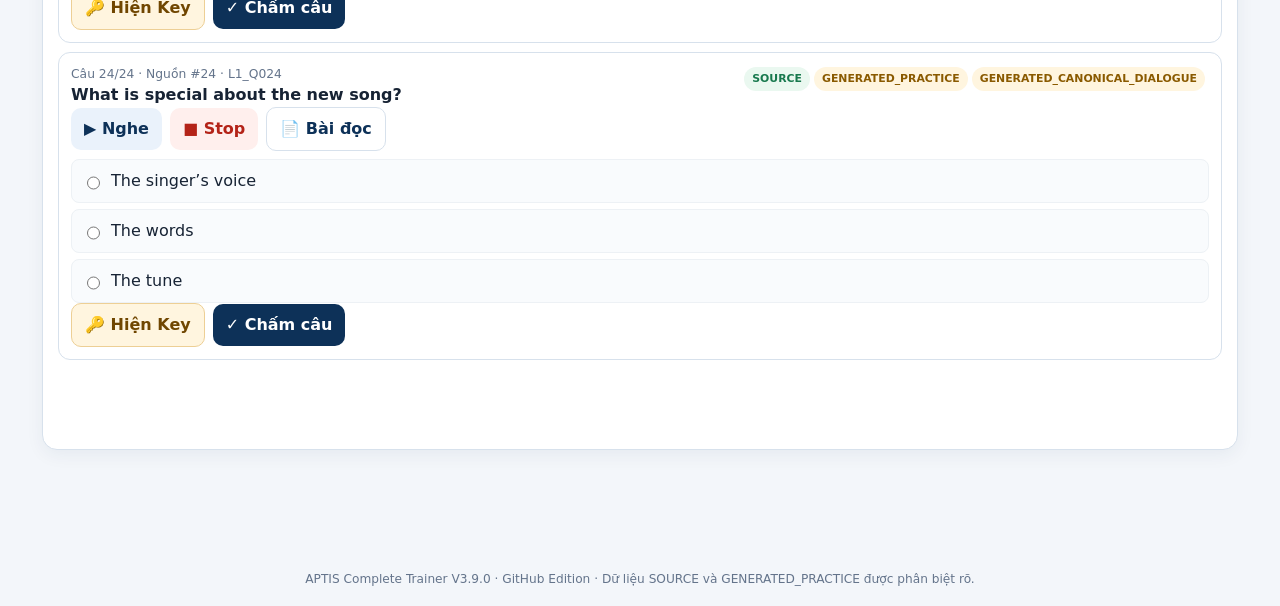
==== commit 44ddb81e: "L1-Anser" ====
--- a/index.html
+++ b/index.html
@@ -4,12 +4,12 @@
 <meta charset="utf-8">
 <meta name="viewport" content="width=device-width,initial-scale=1,viewport-fit=cover">
 <meta name="theme-color" content="#0d3158">
-<title>APTIS Complete Trainer V3.8.8 · GitHub Edition</title>
-<link rel="stylesheet" href="styles.css?v=3.8.8">
+<title>APTIS Complete Trainer V3.9.0 · GitHub Edition</title>
+<link rel="stylesheet" href="styles.css?v=3.9.0">
 </head>
 <body>
 <header class="topbar">
-  <div class="brand"><strong>APTIS Complete Trainer</strong><span>V3.8.8 · Listening + Reading · Reading Complete · SOURCE + PRACTICE</span></div>
+  <div class="brand"><strong>APTIS Complete Trainer</strong><span>V3.9.0 · Listening L1 Canonical 143 + Reading · SOURCE + PRACTICE</span></div>
   <nav class="navscroll" aria-label="Main navigation">
     <button class="navbtn active" data-view="practice">Ôn tập</button>
     <button class="navbtn" data-view="keycode">🧠 Smart Key-Code</button>
@@ -20,12 +20,12 @@
   </nav>
 </header>
 <main id="app"></main>
-<footer>APTIS Complete Trainer V3.8.8 · GitHub Edition · Dữ liệu SOURCE và GENERATED_PRACTICE được phân biệt rõ.</footer>
-<script src="default_data.js?v=3.8.8"></script>
-<script src="reading_practice_data.js?v=3.8.8"></script>
-<script src="reading_vi_data.js?v=3.8.8"></script>
-<script src="l1_dialogue_data.js?v=3.8.8"></script>
-<script src="packs/bundled_online_packs.js?v=3.8.8"></script>
-<script src="app.js?v=3.8.8"></script>
+<footer>APTIS Complete Trainer V3.9.0 · GitHub Edition · Dữ liệu SOURCE và GENERATED_PRACTICE được phân biệt rõ.</footer>
+<script src="default_data.js?v=3.9.0"></script>
+<script src="reading_practice_data.js?v=3.9.0"></script>
+<script src="reading_vi_data.js?v=3.9.0"></script>
+<script src="l1_canonical_data.js?v=3.9.0"></script>
+<script src="packs/bundled_online_packs.js?v=3.9.0"></script>
+<script src="app.js?v=3.9.0"></script>
 </body>
 </html>
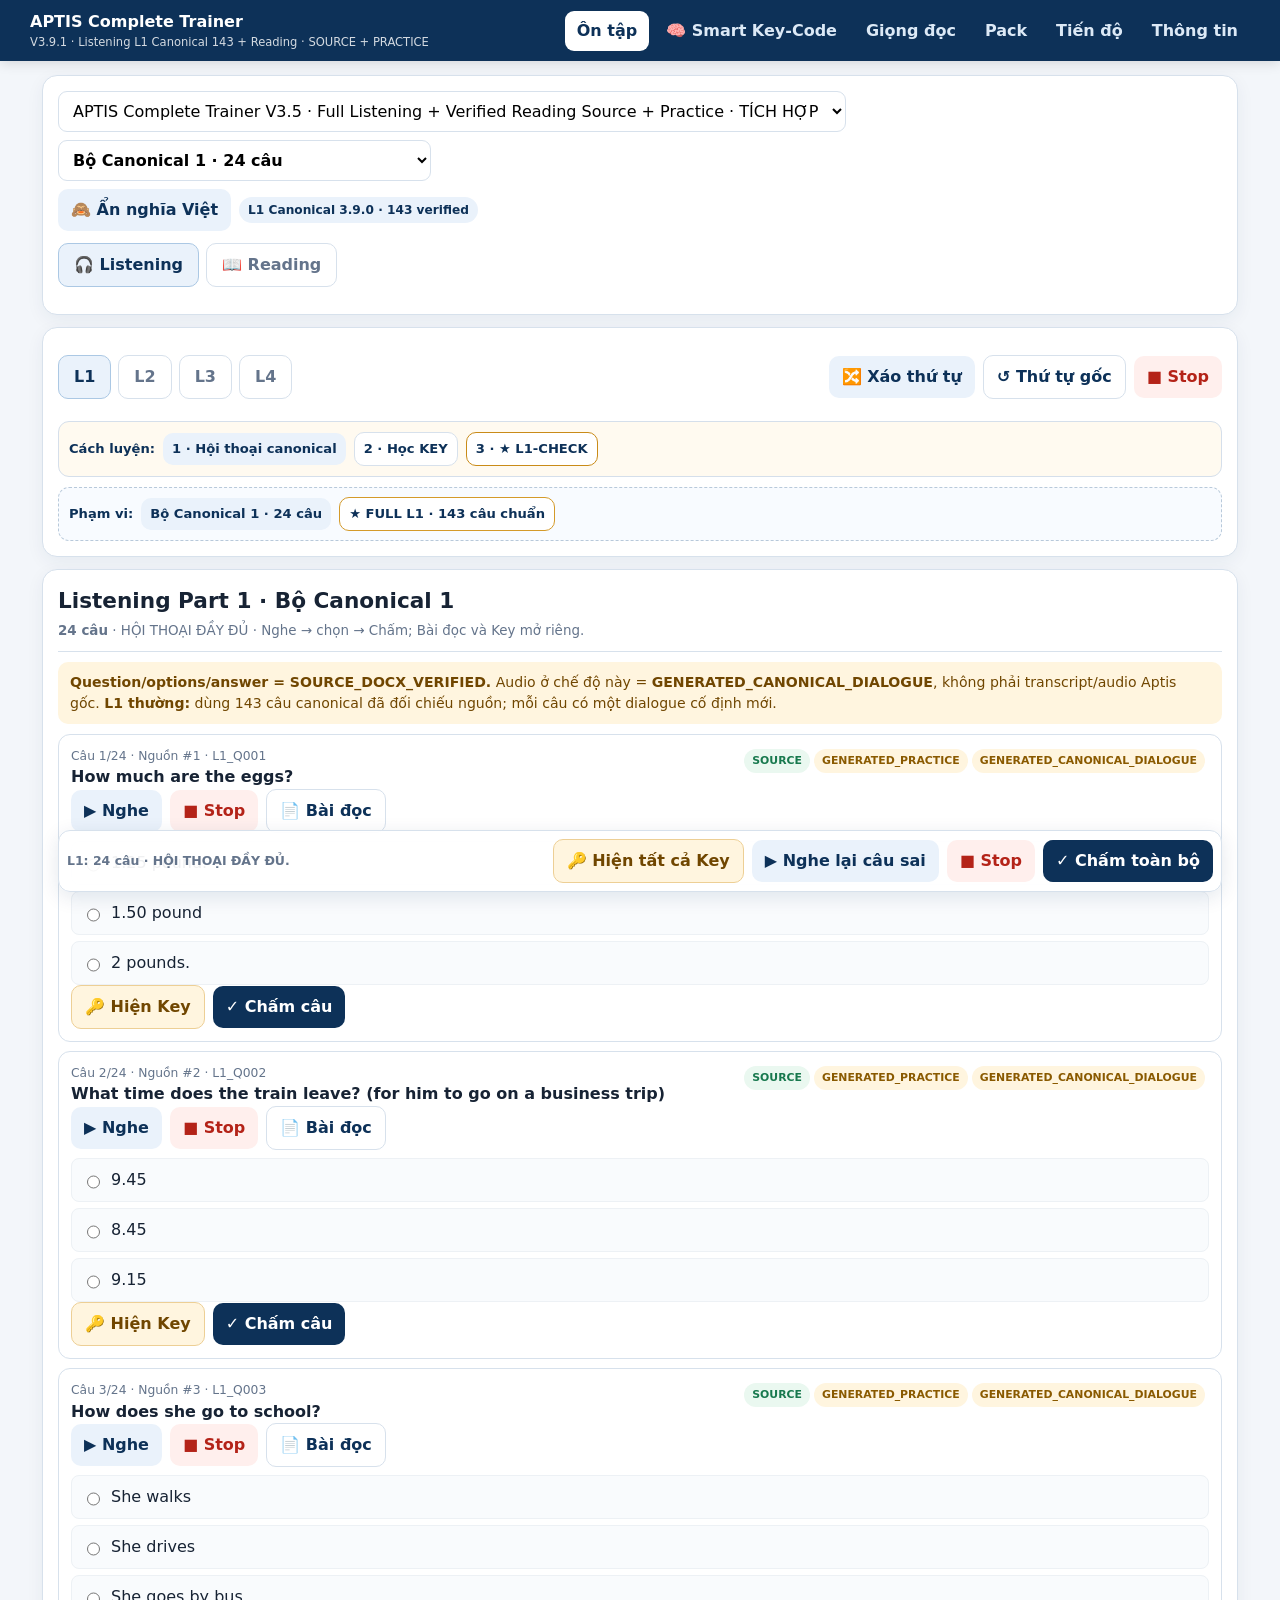
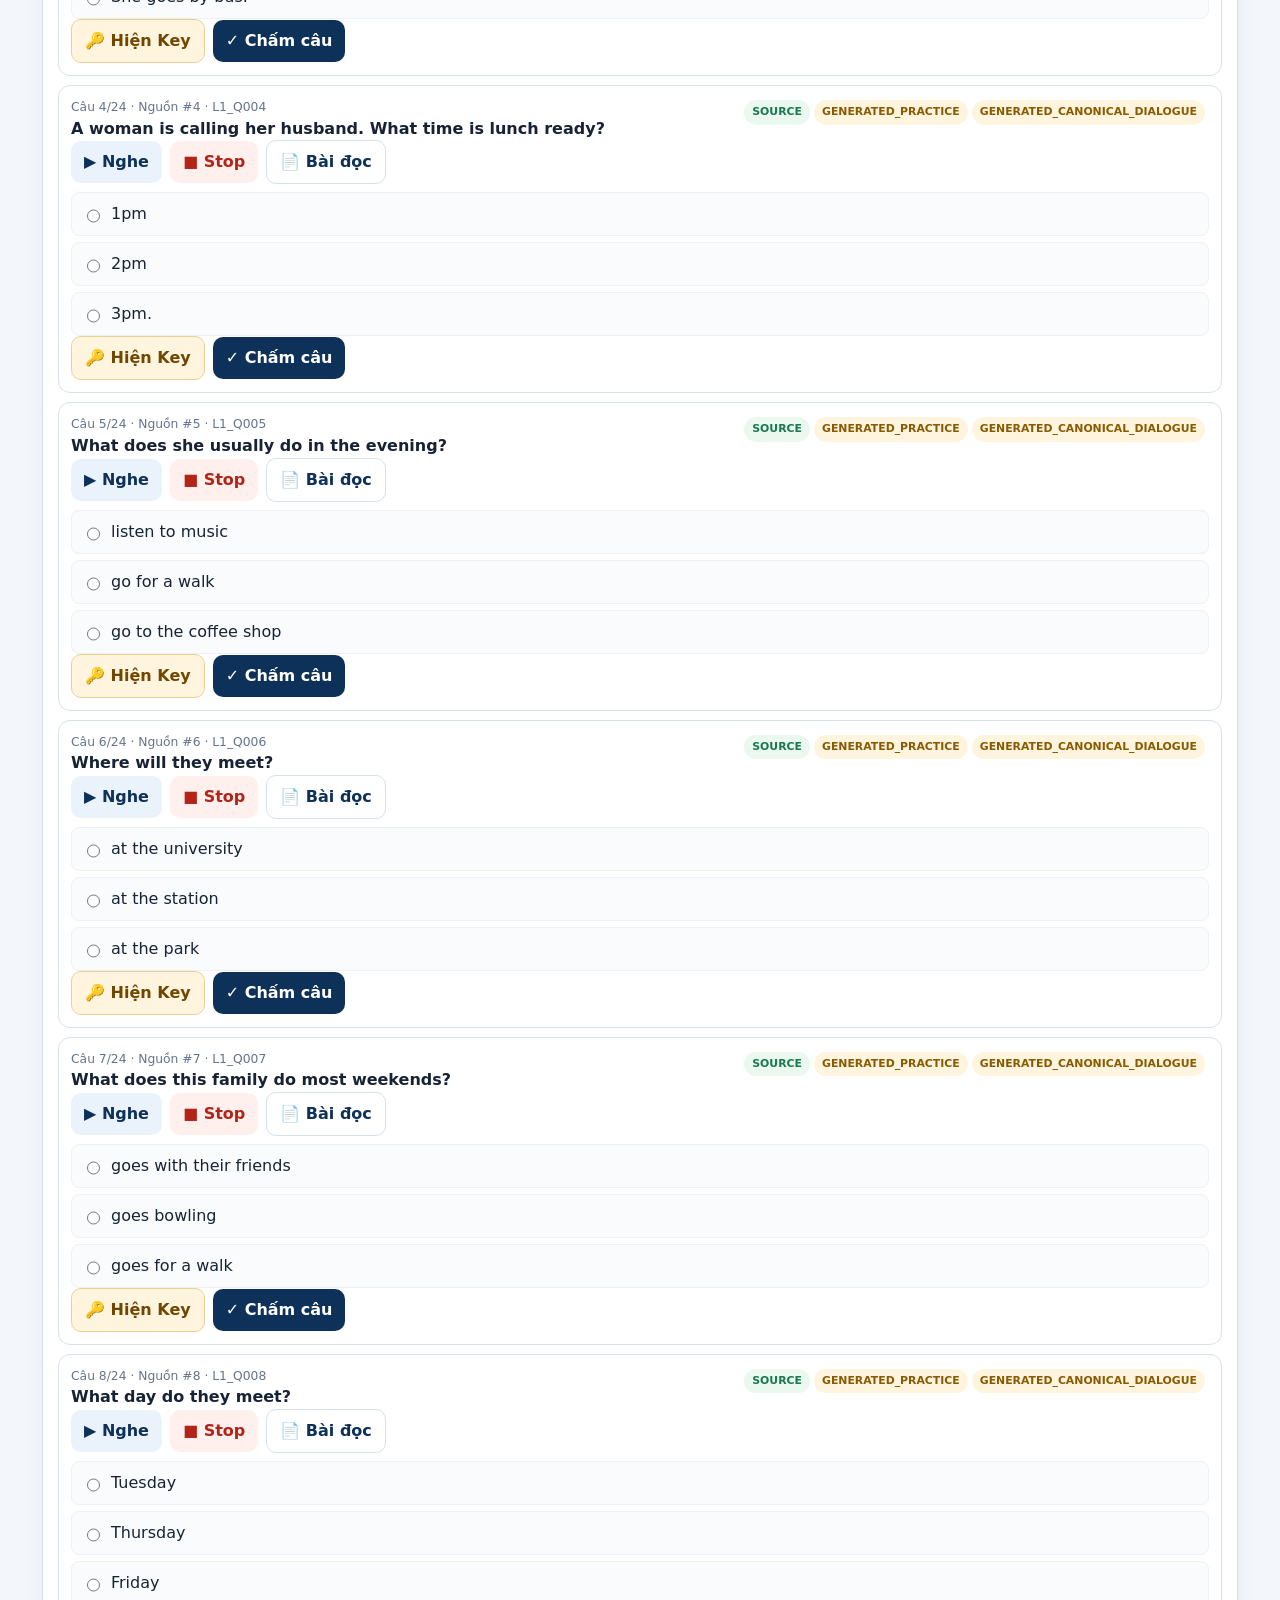
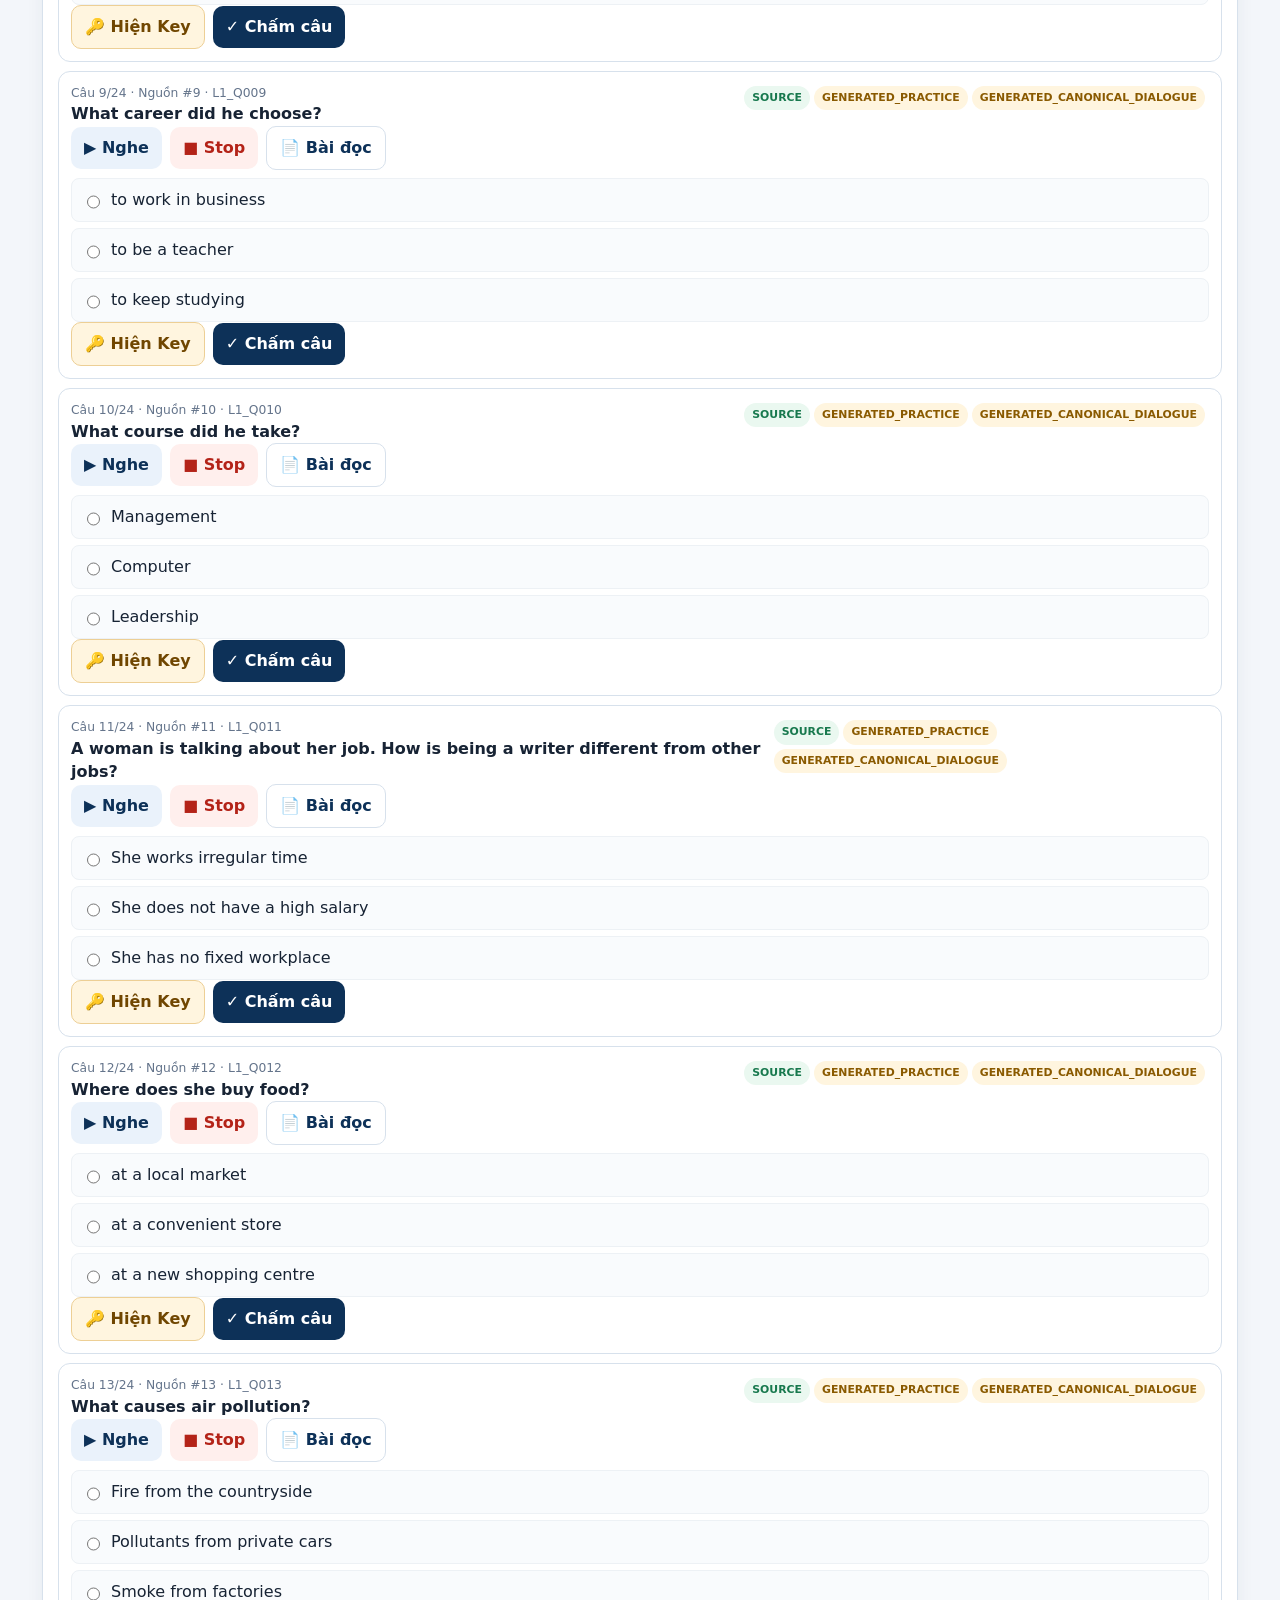
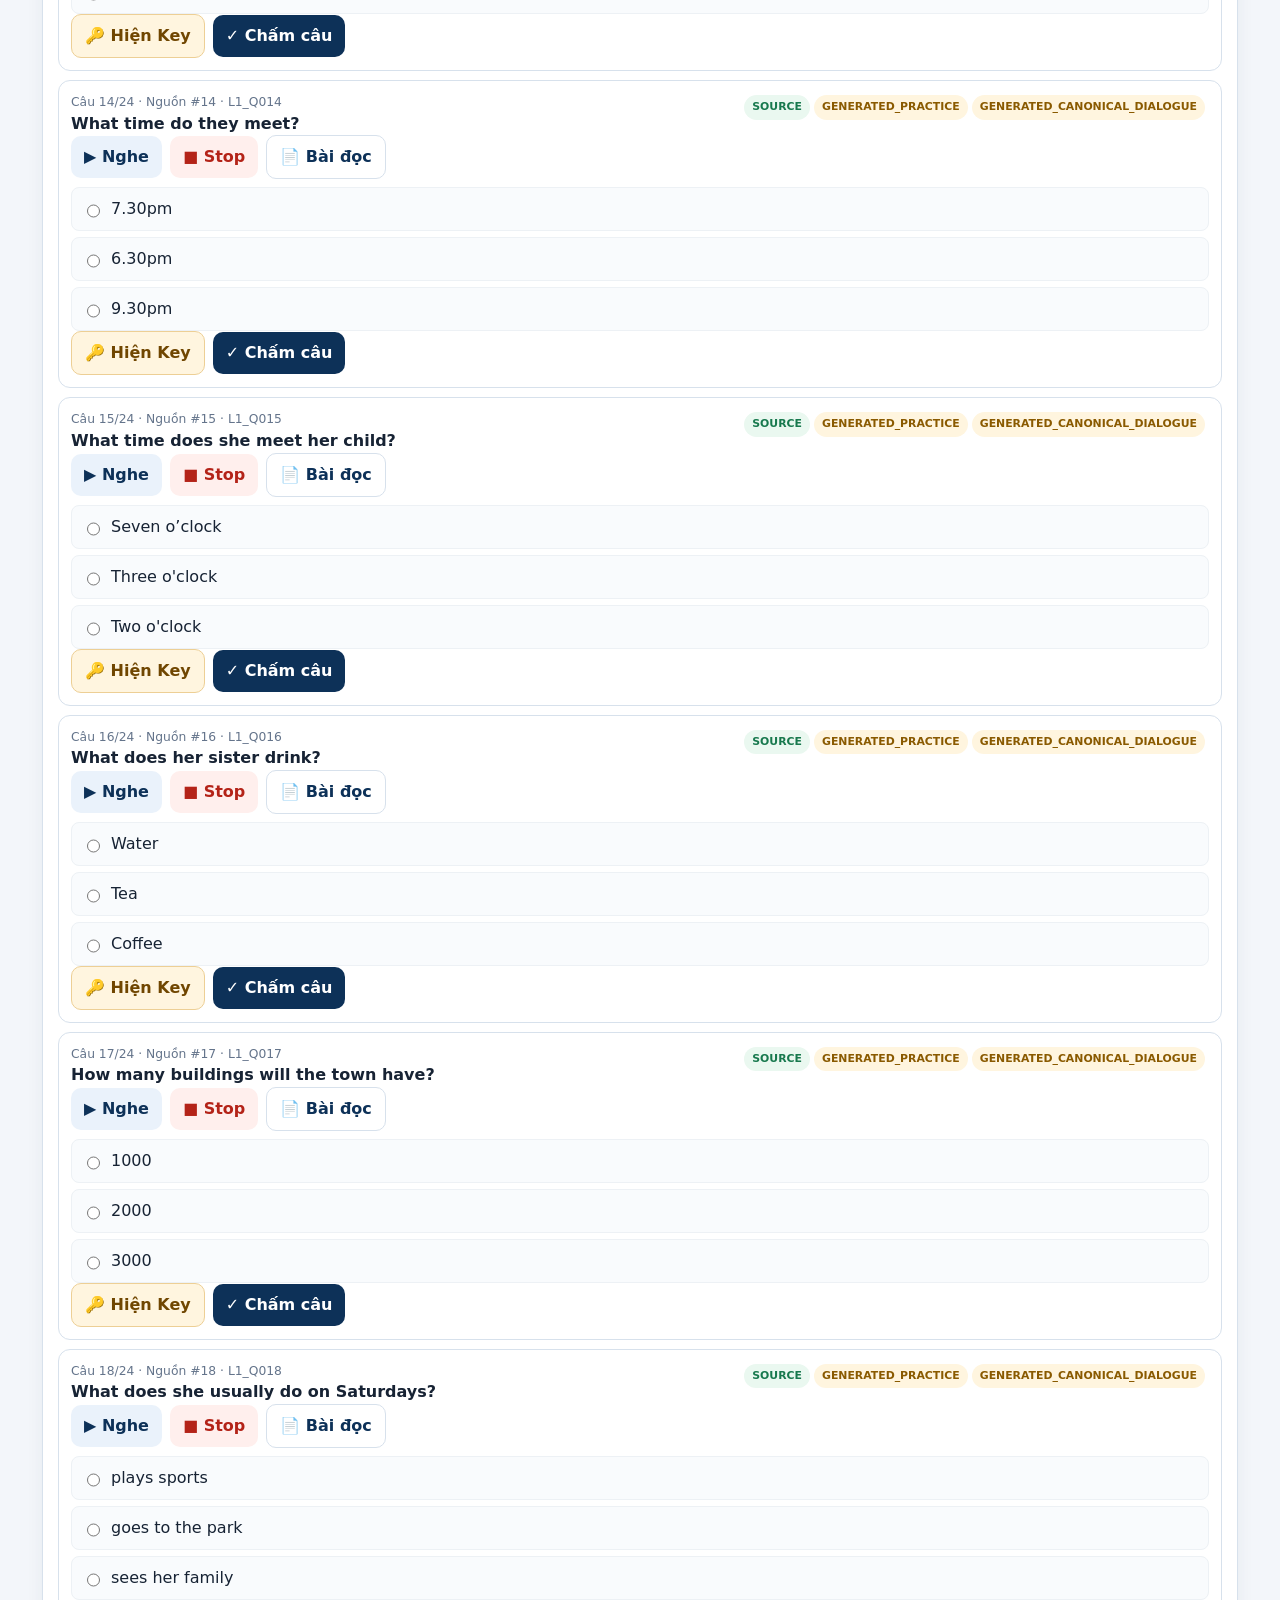
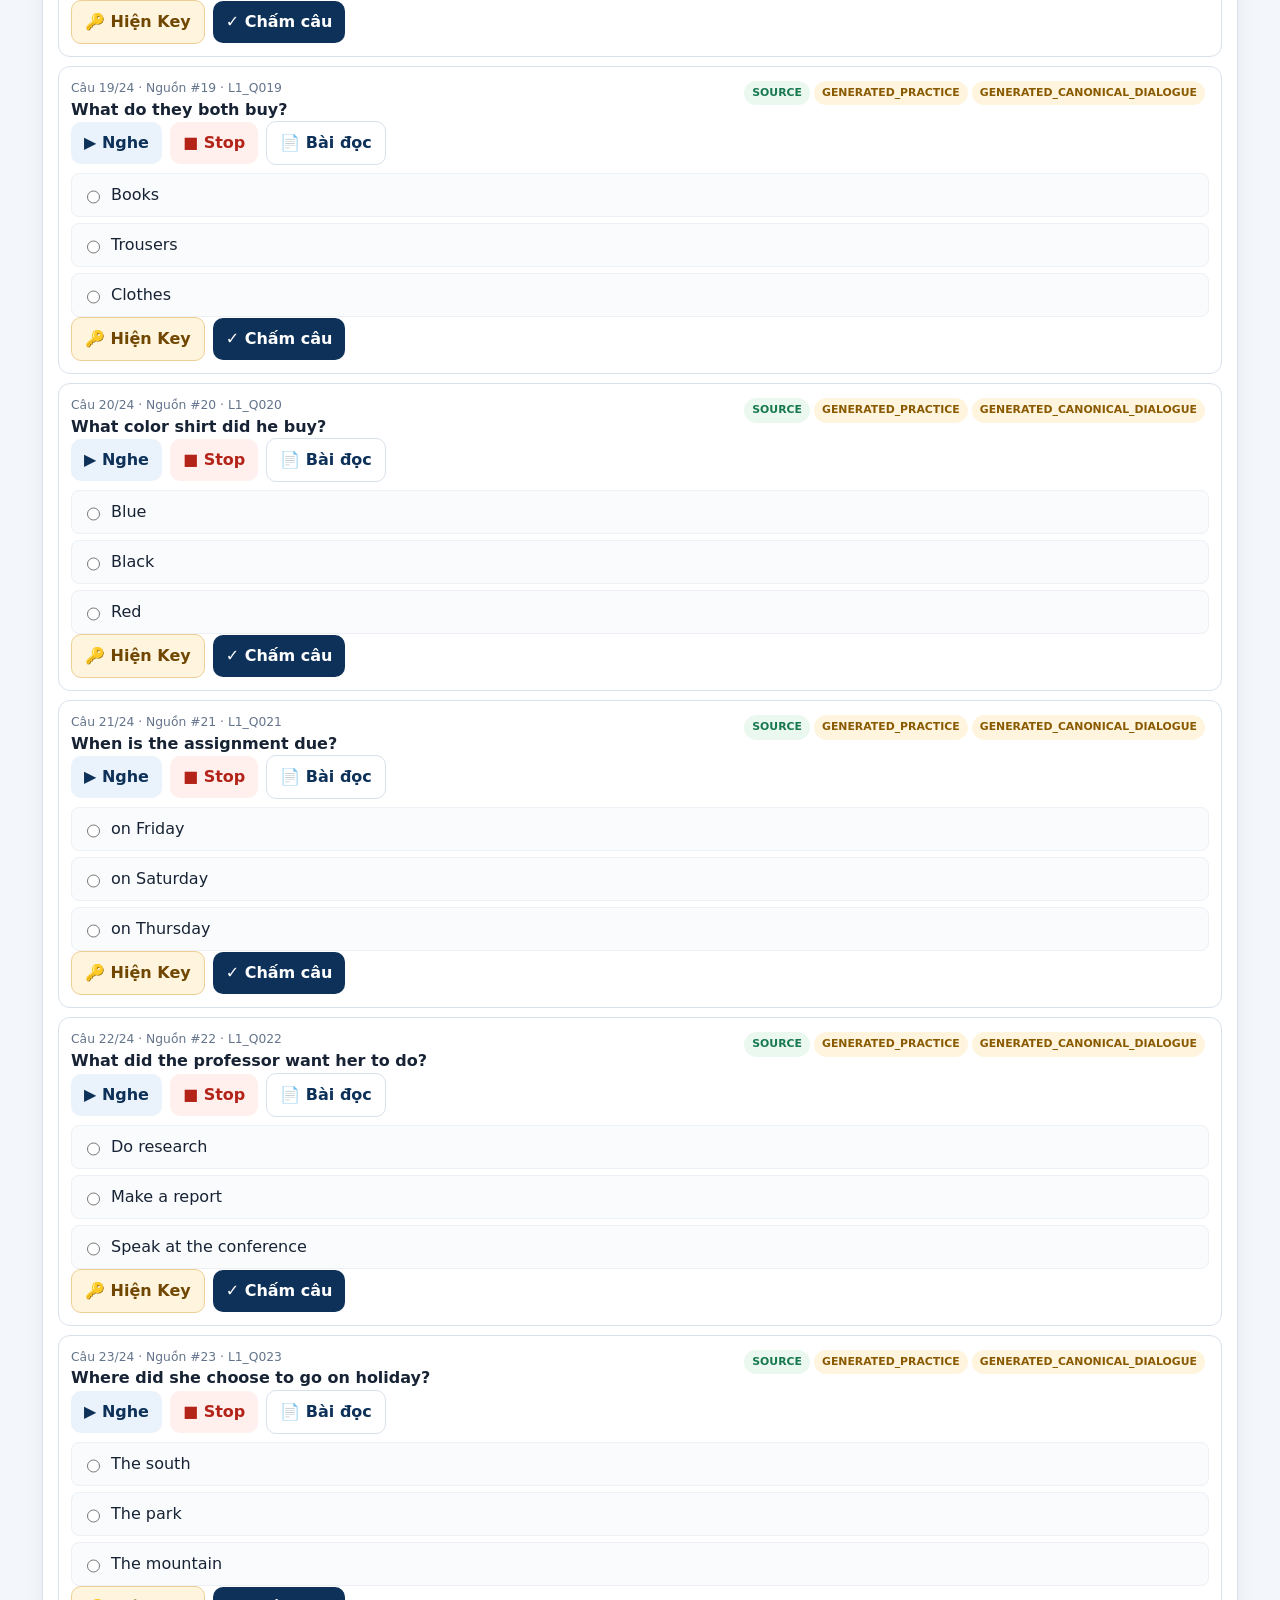
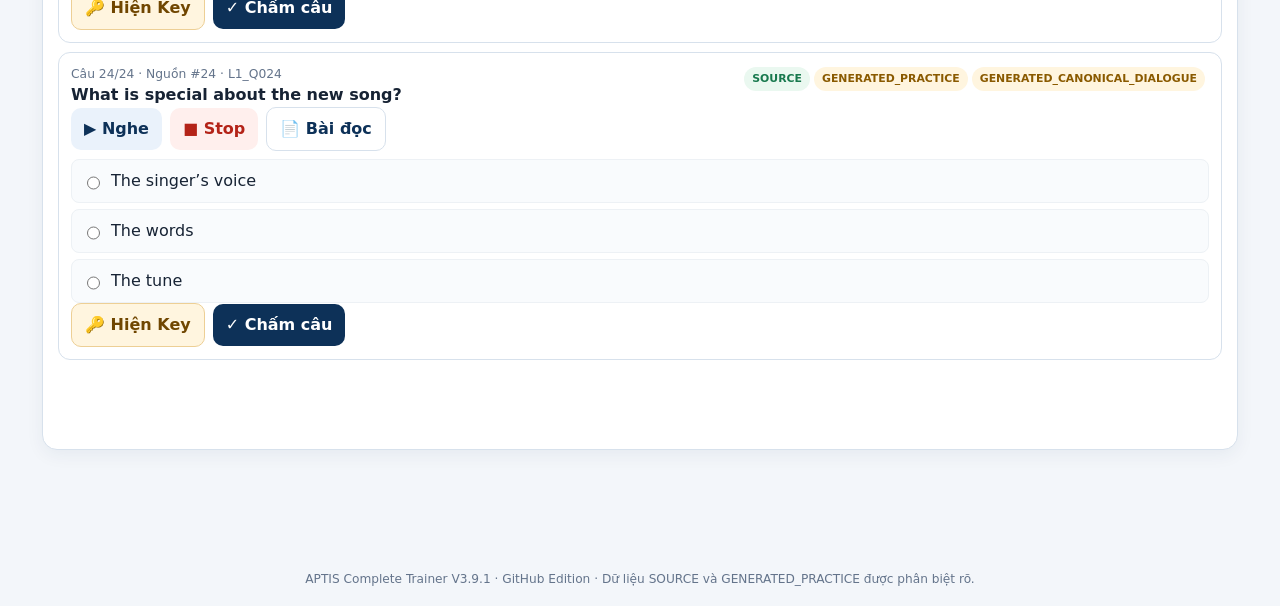
==== commit b38f638d: "V3.9.1-fix" ====
--- a/index.html
+++ b/index.html
@@ -4,12 +4,12 @@
 <meta charset="utf-8">
 <meta name="viewport" content="width=device-width,initial-scale=1,viewport-fit=cover">
 <meta name="theme-color" content="#0d3158">
-<title>APTIS Complete Trainer V3.9.0 · GitHub Edition</title>
-<link rel="stylesheet" href="styles.css?v=3.9.0">
+<title>APTIS Complete Trainer V3.9.1 · GitHub Edition</title>
+<link rel="stylesheet" href="styles.css?v=3.9.1">
 </head>
 <body>
 <header class="topbar">
-  <div class="brand"><strong>APTIS Complete Trainer</strong><span>V3.9.0 · Listening L1 Canonical 143 + Reading · SOURCE + PRACTICE</span></div>
+  <div class="brand"><strong>APTIS Complete Trainer</strong><span>V3.9.1 · Listening L1 Canonical 143 + Reading · SOURCE + PRACTICE</span></div>
   <nav class="navscroll" aria-label="Main navigation">
     <button class="navbtn active" data-view="practice">Ôn tập</button>
     <button class="navbtn" data-view="keycode">🧠 Smart Key-Code</button>
@@ -20,12 +20,13 @@
   </nav>
 </header>
 <main id="app"></main>
-<footer>APTIS Complete Trainer V3.9.0 · GitHub Edition · Dữ liệu SOURCE và GENERATED_PRACTICE được phân biệt rõ.</footer>
-<script src="default_data.js?v=3.9.0"></script>
-<script src="reading_practice_data.js?v=3.9.0"></script>
-<script src="reading_vi_data.js?v=3.9.0"></script>
-<script src="l1_canonical_data.js?v=3.9.0"></script>
-<script src="packs/bundled_online_packs.js?v=3.9.0"></script>
-<script src="app.js?v=3.9.0"></script>
+<footer>APTIS Complete Trainer V3.9.1 · GitHub Edition · Dữ liệu SOURCE và GENERATED_PRACTICE được phân biệt rõ.</footer>
+<script src="default_data.js?v=3.9.1"></script>
+<script src="reading_practice_data.js?v=3.9.1"></script>
+<script src="reading_vi_data.js?v=3.9.1"></script>
+<script src="l1_canonical_data.js?v=3.9.1"></script>
+<script src="l2_key_data.js?v=3.9.1"></script>
+<script src="packs/bundled_online_packs.js?v=3.9.1"></script>
+<script src="app.js?v=3.9.1"></script>
 </body>
 </html>
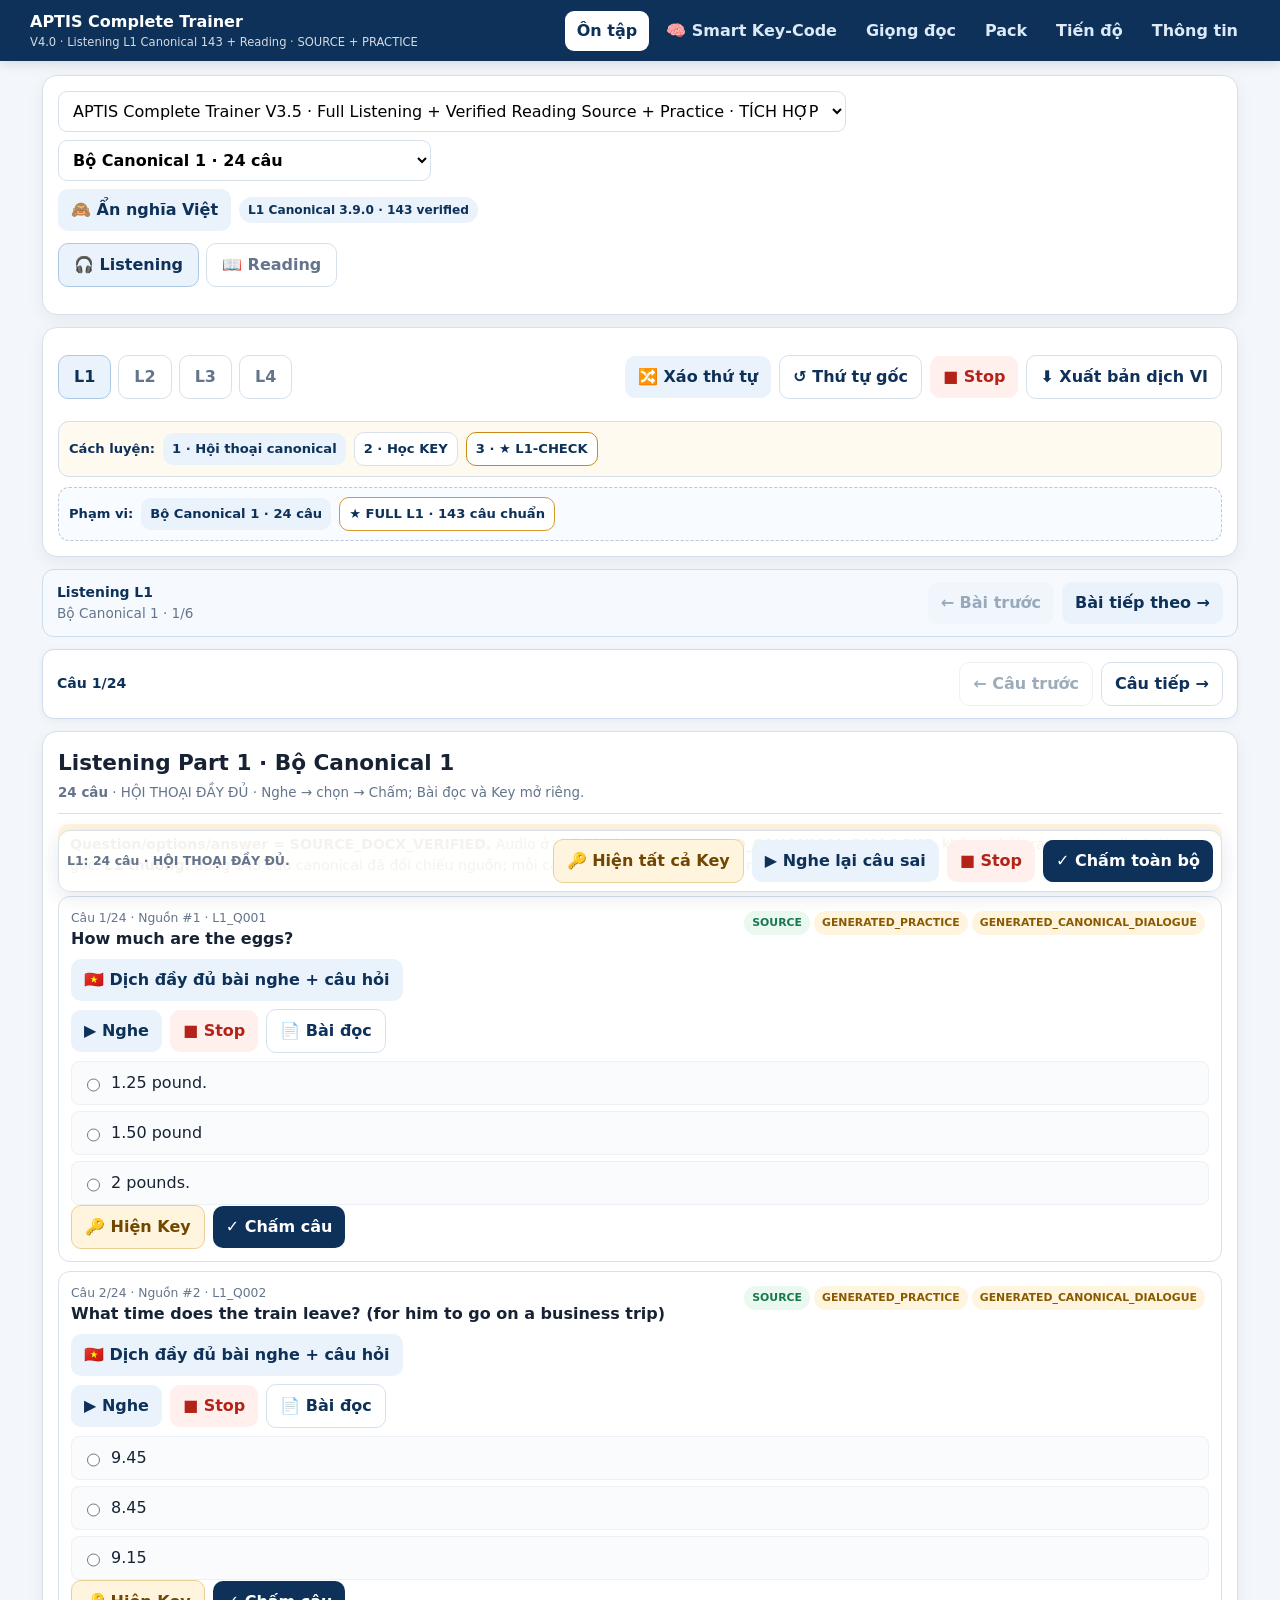
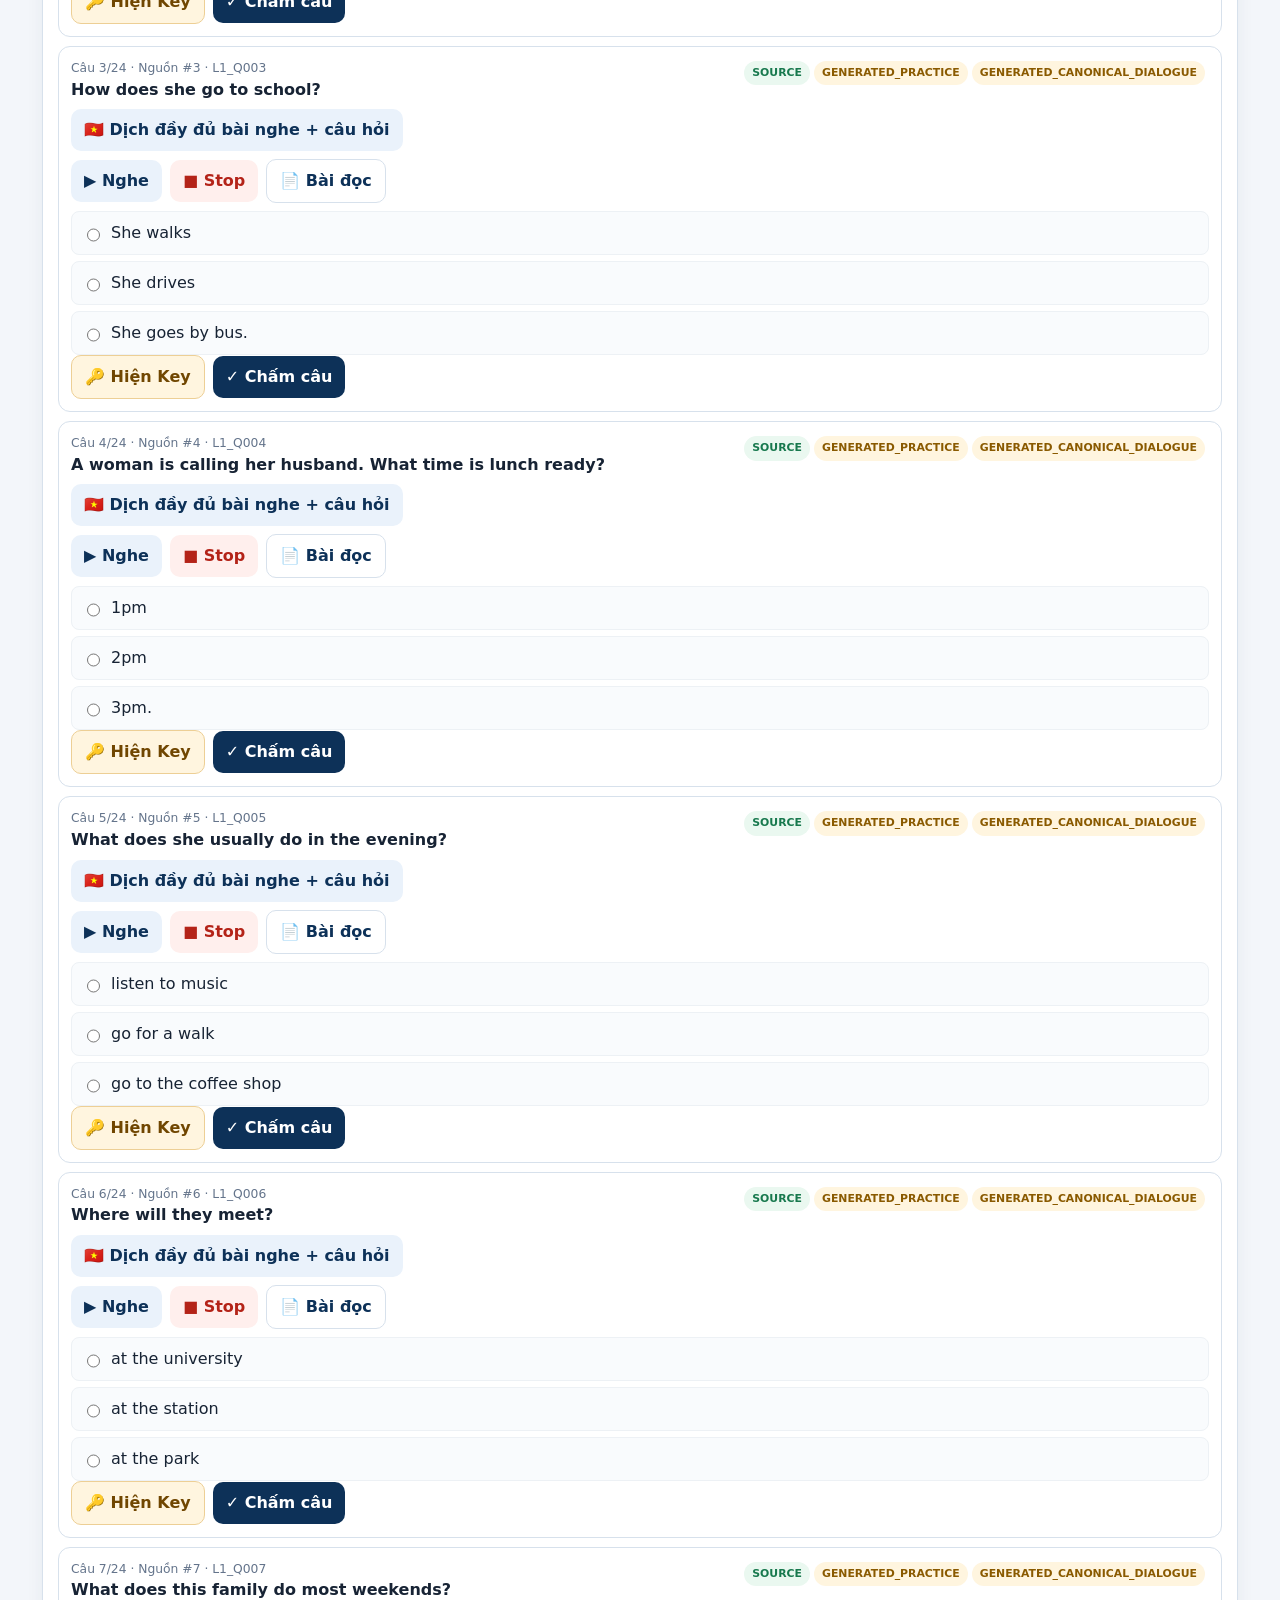
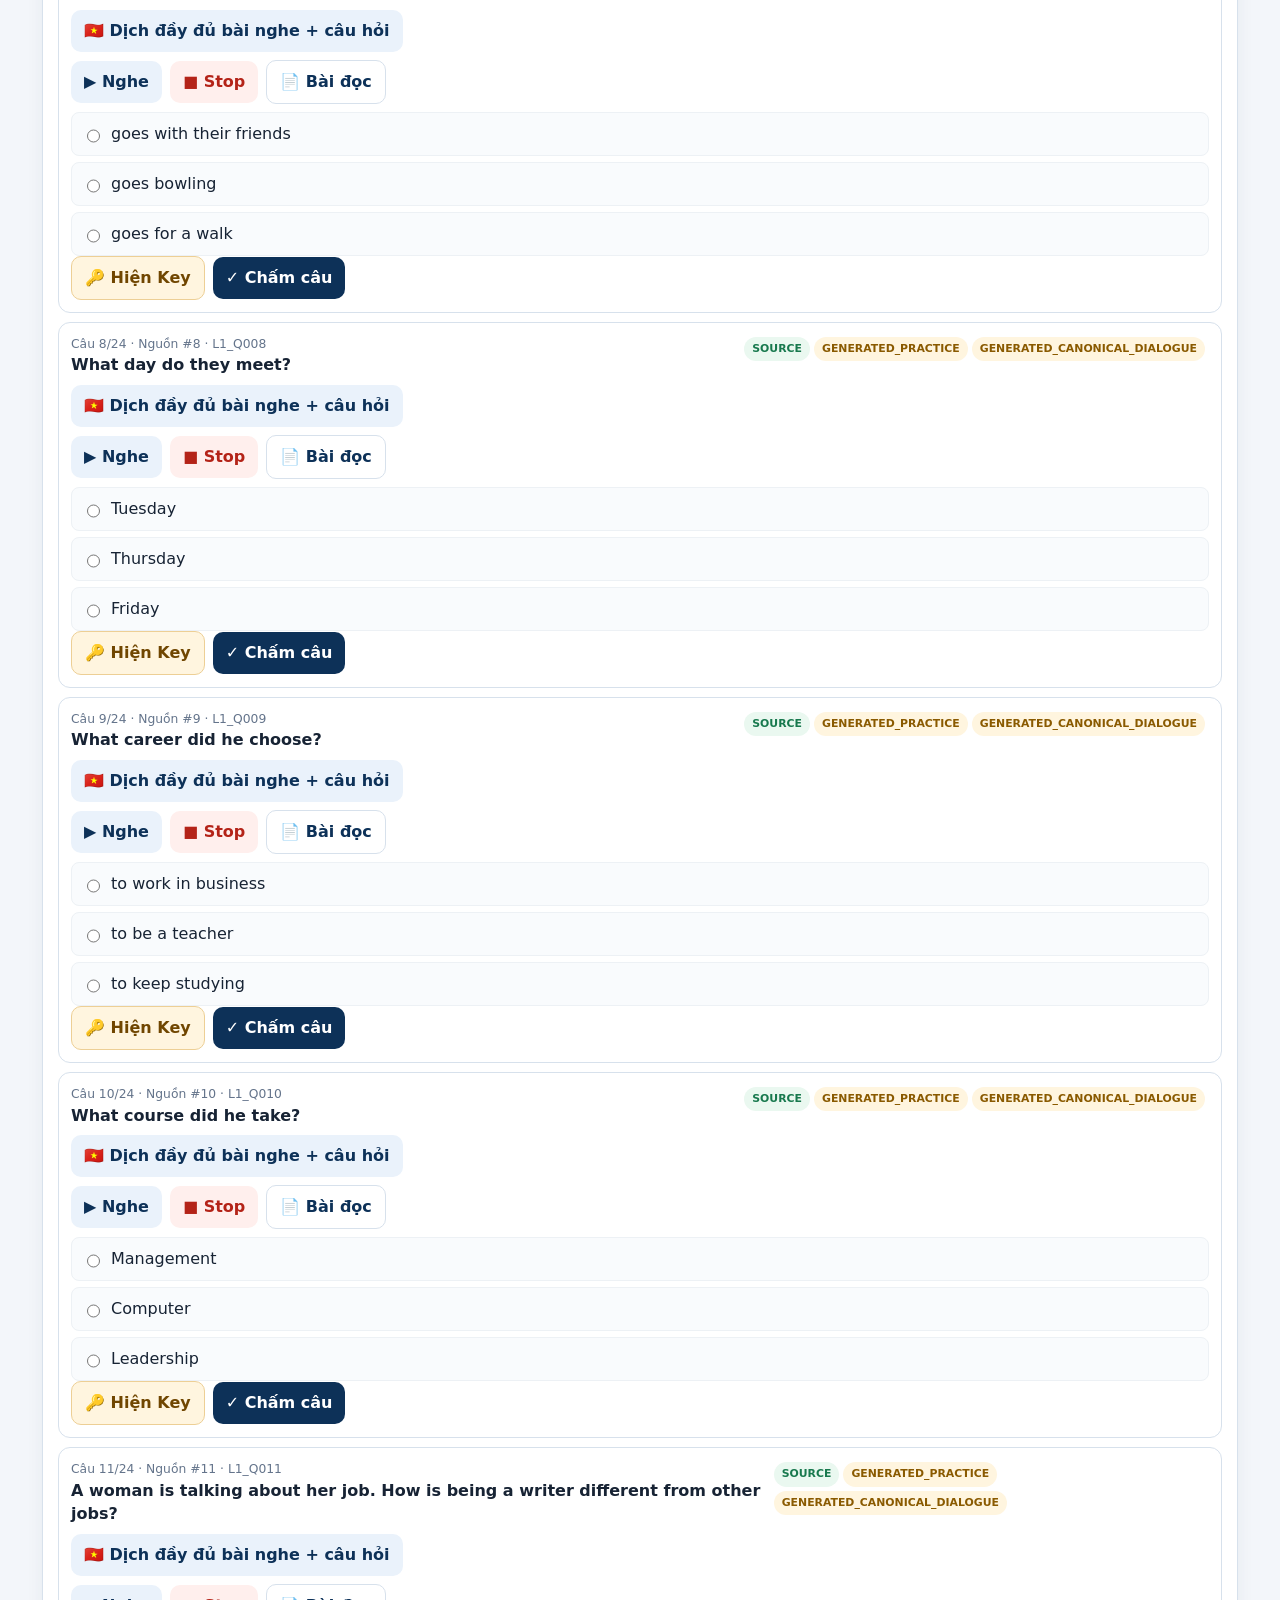
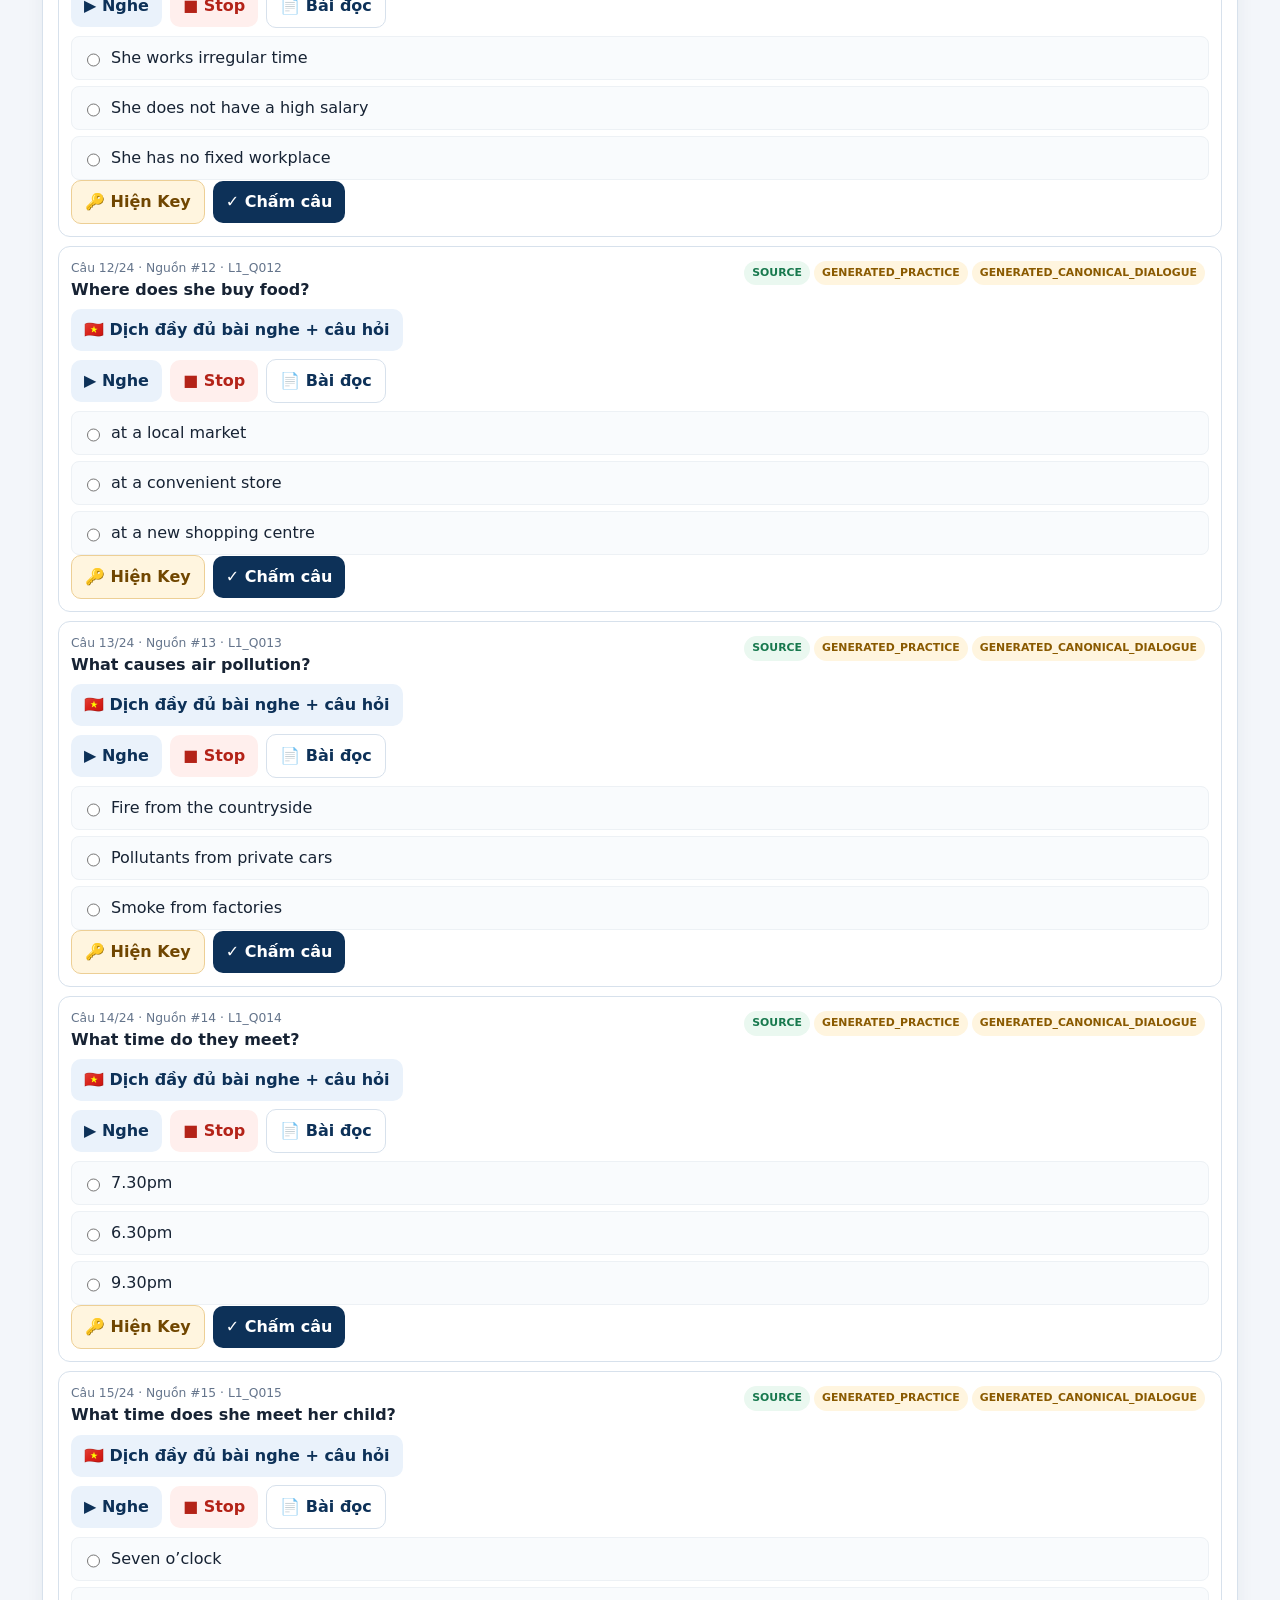
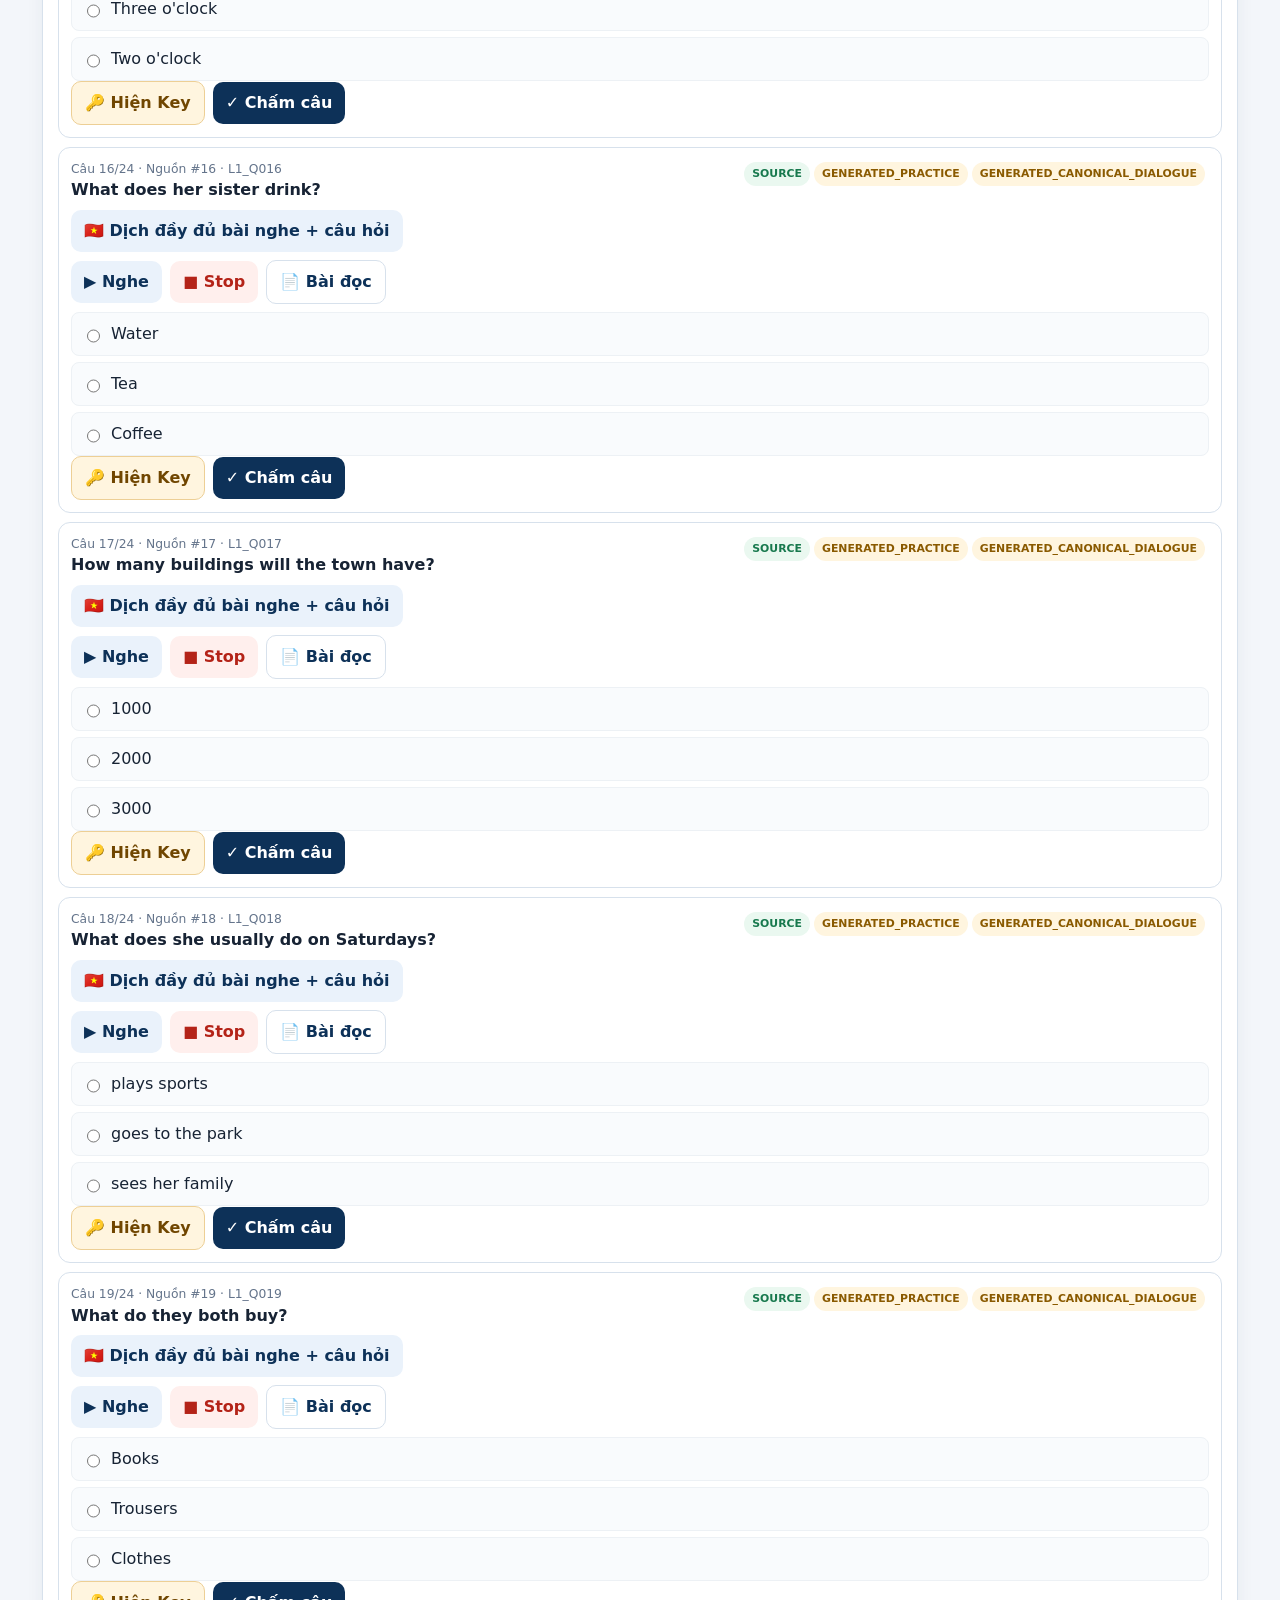
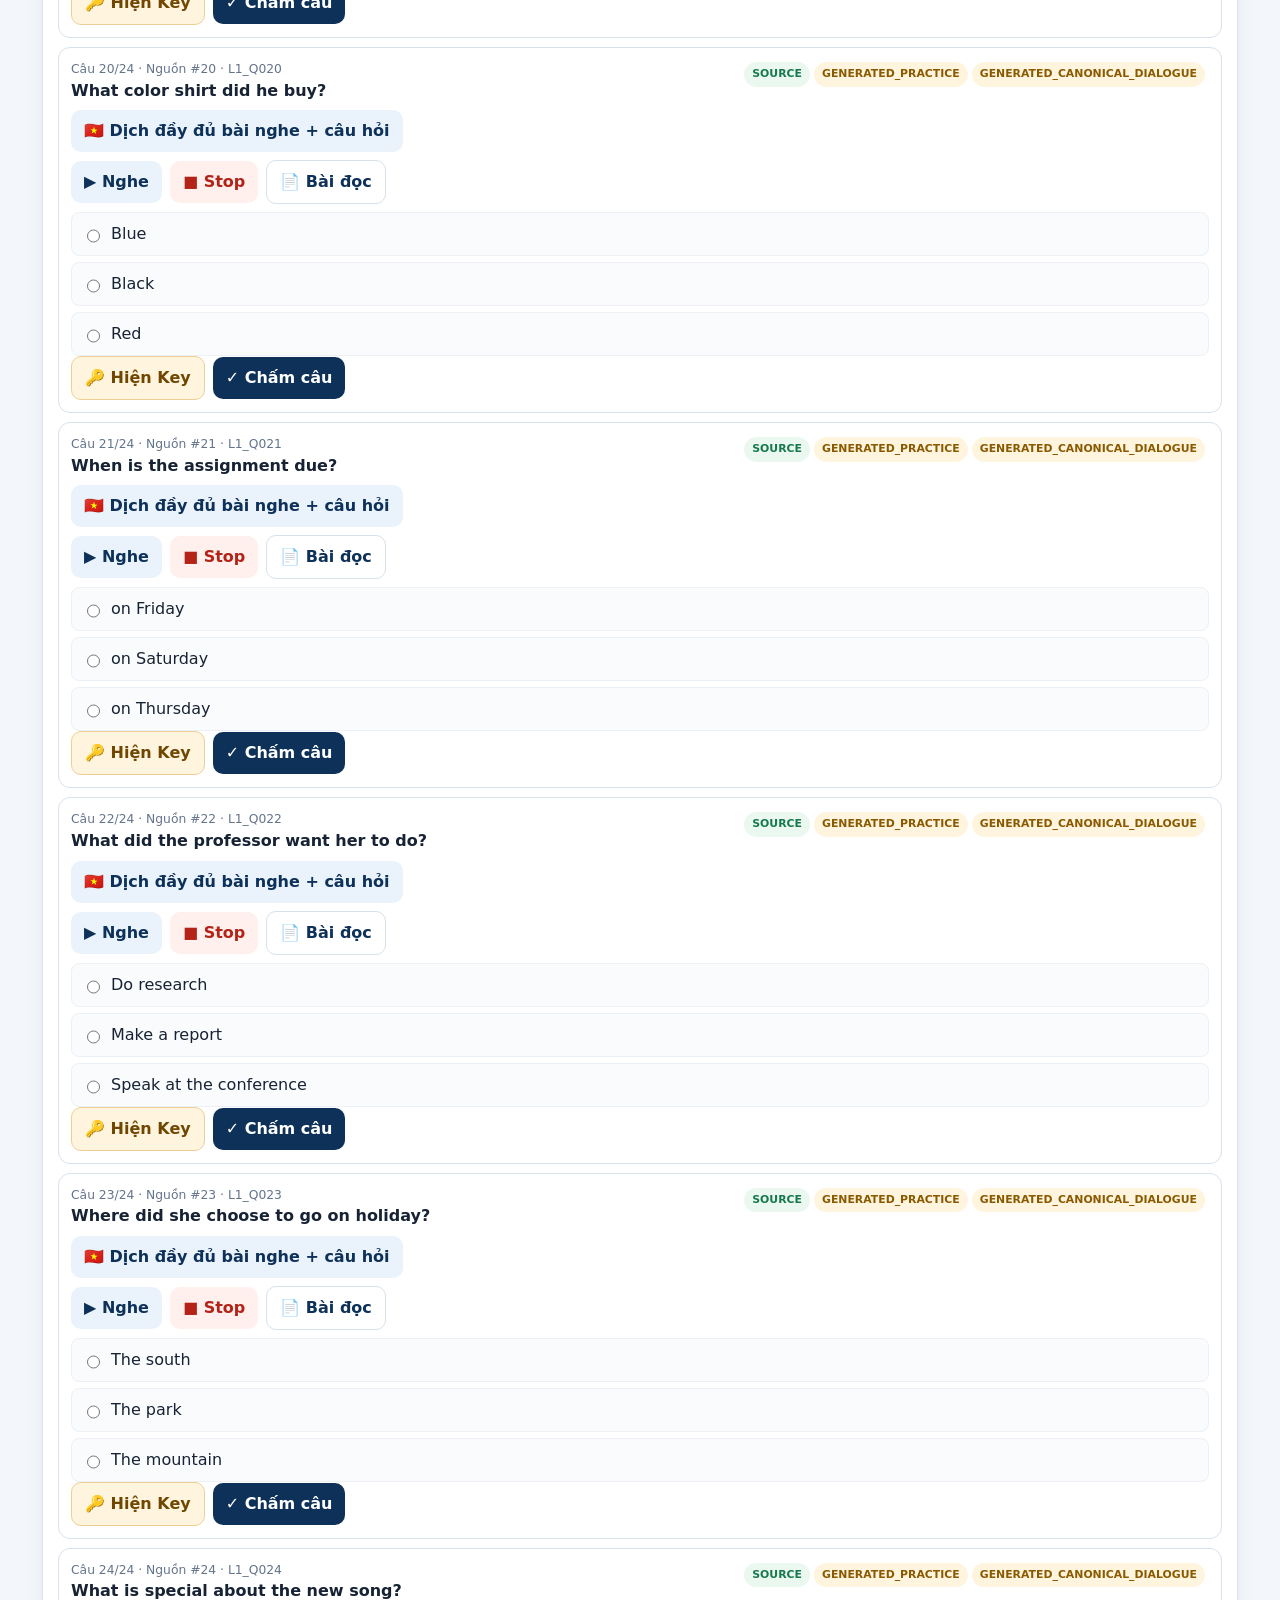
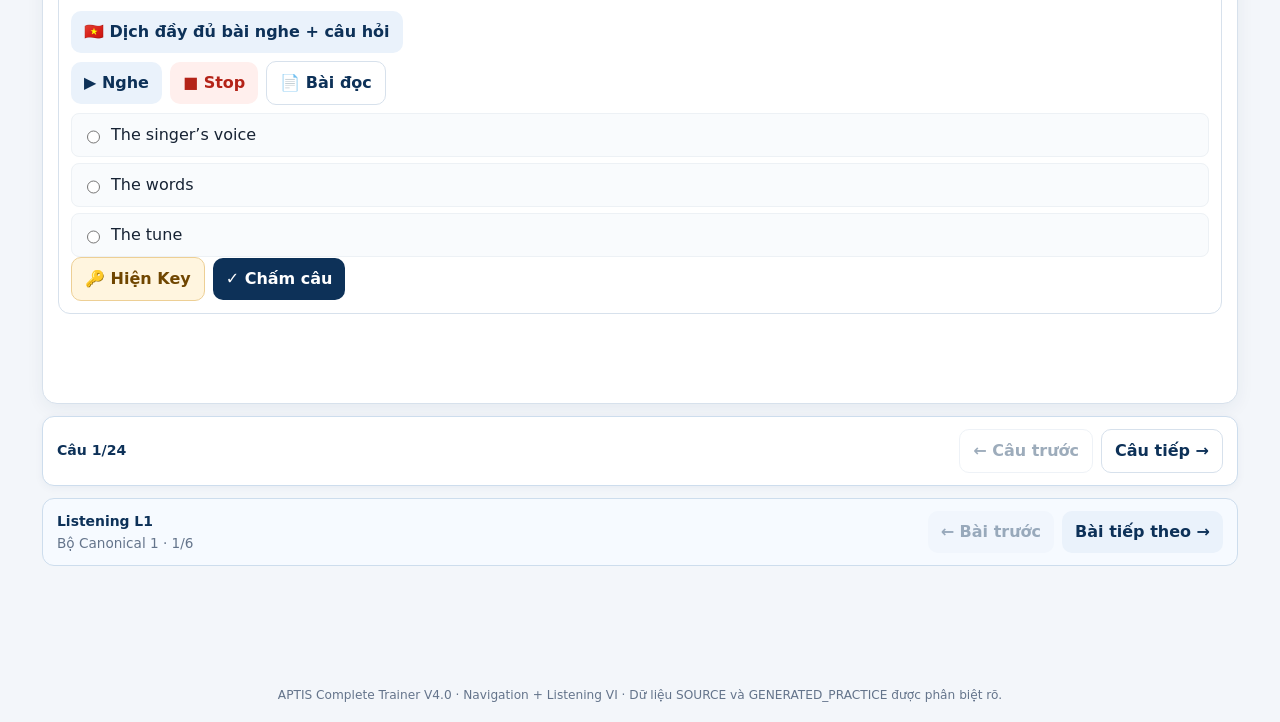
==== commit 9d3fdafd: "Next and VietNamese" ====
--- a/index.html
+++ b/index.html
@@ -4,12 +4,12 @@
 <meta charset="utf-8">
 <meta name="viewport" content="width=device-width,initial-scale=1,viewport-fit=cover">
 <meta name="theme-color" content="#0d3158">
-<title>APTIS Complete Trainer V3.9.1 · GitHub Edition</title>
-<link rel="stylesheet" href="styles.css?v=3.9.1">
+<title>APTIS Complete Trainer V4.0 · Navigation + Listening VI</title>
+<link rel="stylesheet" href="styles.css?v=4.0.0">
 </head>
 <body>
 <header class="topbar">
-  <div class="brand"><strong>APTIS Complete Trainer</strong><span>V3.9.1 · Listening L1 Canonical 143 + Reading · SOURCE + PRACTICE</span></div>
+  <div class="brand"><strong>APTIS Complete Trainer</strong><span>V4.0 · Listening L1 Canonical 143 + Reading · SOURCE + PRACTICE</span></div>
   <nav class="navscroll" aria-label="Main navigation">
     <button class="navbtn active" data-view="practice">Ôn tập</button>
     <button class="navbtn" data-view="keycode">🧠 Smart Key-Code</button>
@@ -20,13 +20,15 @@
   </nav>
 </header>
 <main id="app"></main>
-<footer>APTIS Complete Trainer V3.9.1 · GitHub Edition · Dữ liệu SOURCE và GENERATED_PRACTICE được phân biệt rõ.</footer>
+<footer>APTIS Complete Trainer V4.0 · Navigation + Listening VI · Dữ liệu SOURCE và GENERATED_PRACTICE được phân biệt rõ.</footer>
 <script src="default_data.js?v=3.9.1"></script>
 <script src="reading_practice_data.js?v=3.9.1"></script>
 <script src="reading_vi_data.js?v=3.9.1"></script>
 <script src="l1_canonical_data.js?v=3.9.1"></script>
 <script src="l2_key_data.js?v=3.9.1"></script>
 <script src="packs/bundled_online_packs.js?v=3.9.1"></script>
-<script src="app.js?v=3.9.1"></script>
+<script src="listening_vi_data.js?v=4.0.0"></script>
+<script src="listening_translate.js?v=4.0.0"></script>
+<script src="app.js?v=4.0.0"></script>
 </body>
 </html>
--- a/styles.css
+++ b/styles.css
@@ -60,3 +60,17 @@
 .l1-modebar .full-btn{border-color:#c98b18!important}
 .full-aware-select option[value="__L1_CHECK__"]{font-weight:950}
 @media(max-width:620px){.l1-modebar .btn{flex:1 1 auto}.l1-modebar .help{flex-basis:100%}}
+
+/* V4.0 PATCH: previous/next lessons, previous/next question, Listening bilingual panels */
+.lesson-nav,.question-nav{display:flex;gap:14px;align-items:center;justify-content:space-between;flex-wrap:wrap;padding:12px 14px;border:1px solid #cddded;border-radius:12px;background:#f6faff;margin:12px 0}
+.lesson-nav-meta{min-width:0;display:flex;flex-direction:column;gap:3px;line-height:1.35}
+.lesson-nav-meta b{color:var(--navy);font-size:.87rem}.lesson-nav-meta span{color:var(--muted);font-size:.85rem;overflow-wrap:anywhere}
+.lesson-nav-buttons{display:flex;align-items:center;gap:8px;flex-wrap:wrap}
+.lesson-nav-buttons .btn{min-width:110px}.lesson-nav-buttons .btn:disabled{opacity:.4;cursor:not-allowed}
+.question-nav{background:#fff;box-shadow:0 2px 8px rgba(23,61,102,.05)}.question-nav-count{font-weight:900;color:var(--navy);font-size:.88rem}
+.question-nav-active{outline:2px solid #8fb5d6;outline-offset:3px;scroll-margin-top:12px}
+.listening-translation-actions{margin:8px 0}.listening-vi-output{margin:10px 0;padding:12px;background:#f3f8ff;border:1px solid #cadcec;border-radius:10px;line-height:1.6;white-space:pre-wrap;overflow-wrap:anywhere}
+.listening-vi-output[hidden]{display:none!important}.listening-vi-output .vi-head{display:flex;align-items:center;gap:8px;justify-content:space-between;flex-wrap:wrap;margin-bottom:8px;font-weight:900;color:var(--navy)}
+.listening-vi-output .vi-row{padding:8px 0;border-top:1px dashed #c7d9eb}.listening-vi-output .vi-row:first-of-type{border-top:0}.listening-vi-output .vi-en{font-size:.84rem;color:#5c6c7a}.listening-vi-output .vi-translated{margin-top:3px;color:#174f83;font-weight:650}
+.listening-translation-actions button:disabled{opacity:.55;cursor:progress}.hide-vi .listening-vi-output{display:none!important}
+@media(max-width:680px){.lesson-nav,.question-nav{align-items:stretch;padding:10px}.lesson-nav-meta{flex-basis:100%}.lesson-nav-buttons{display:grid;grid-template-columns:1fr 1fr;width:100%}.lesson-nav-buttons .btn{min-width:0;padding:9px 6px;white-space:normal}}
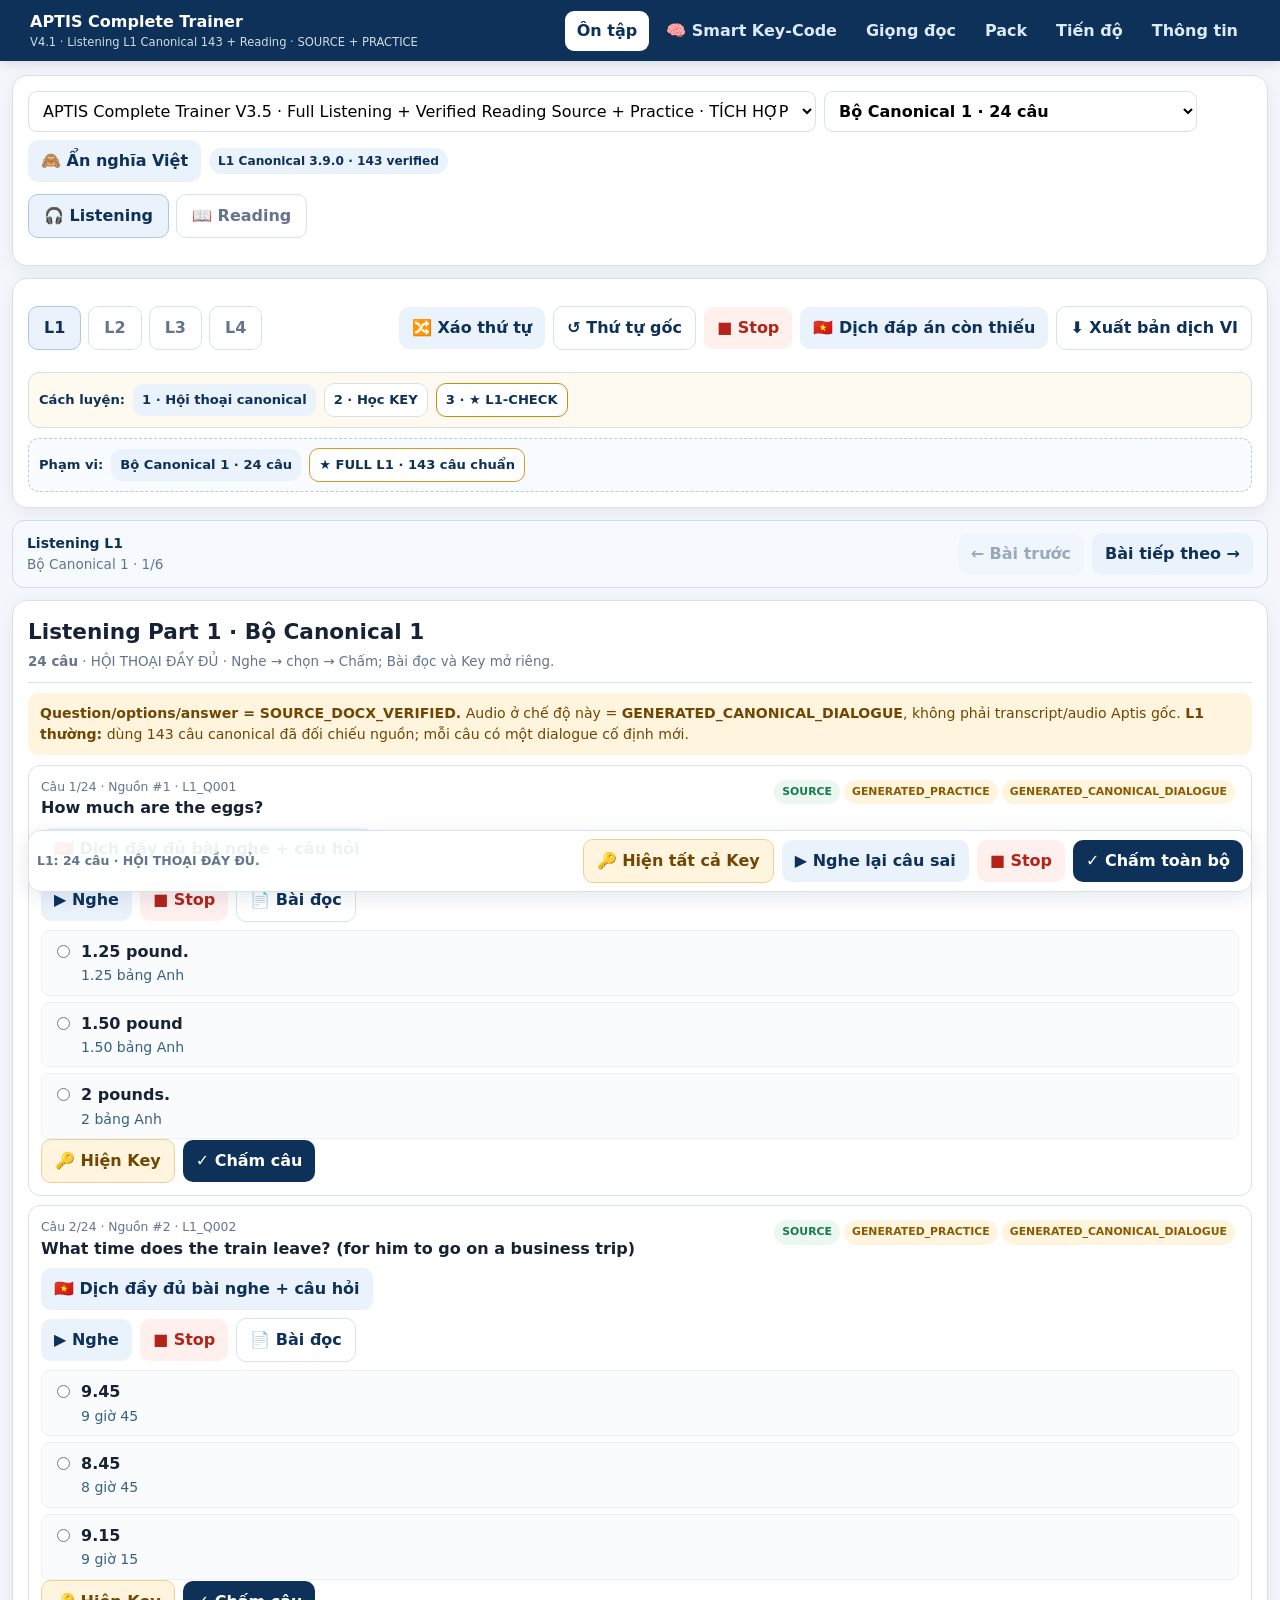
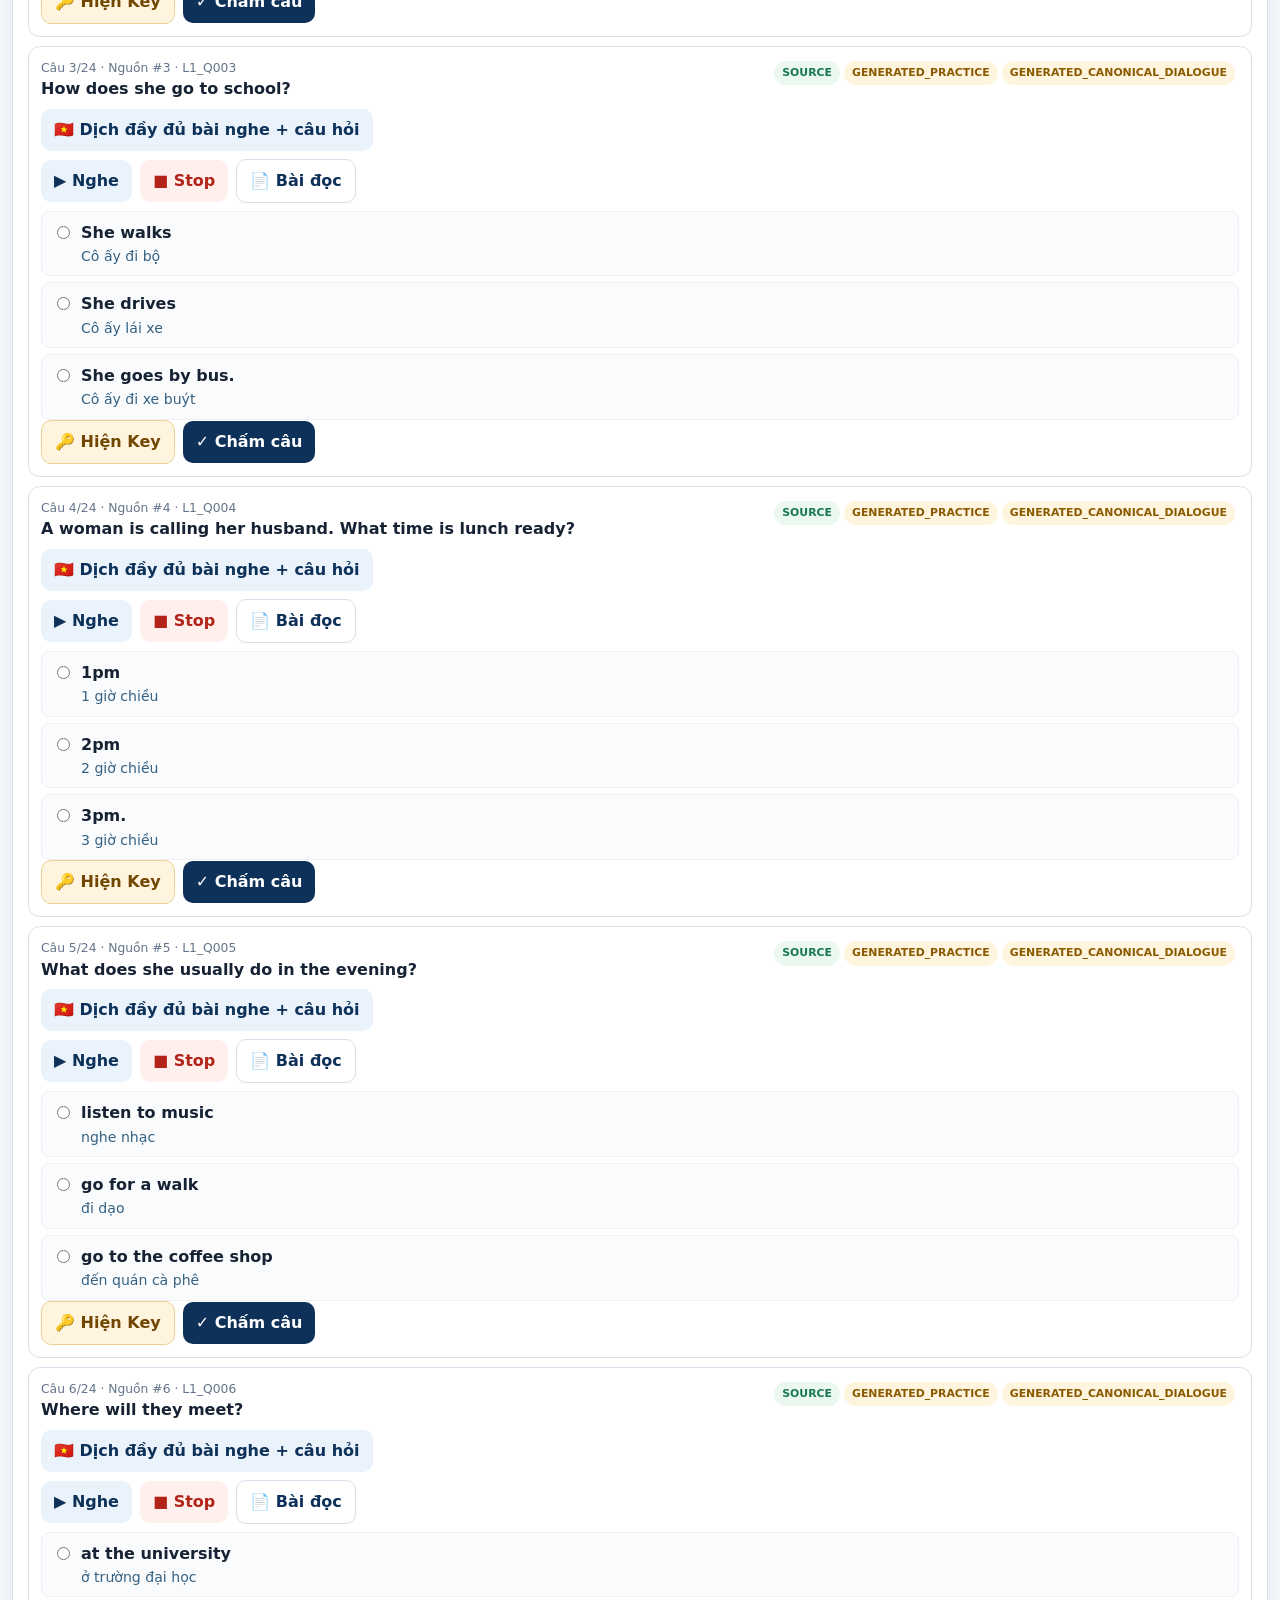
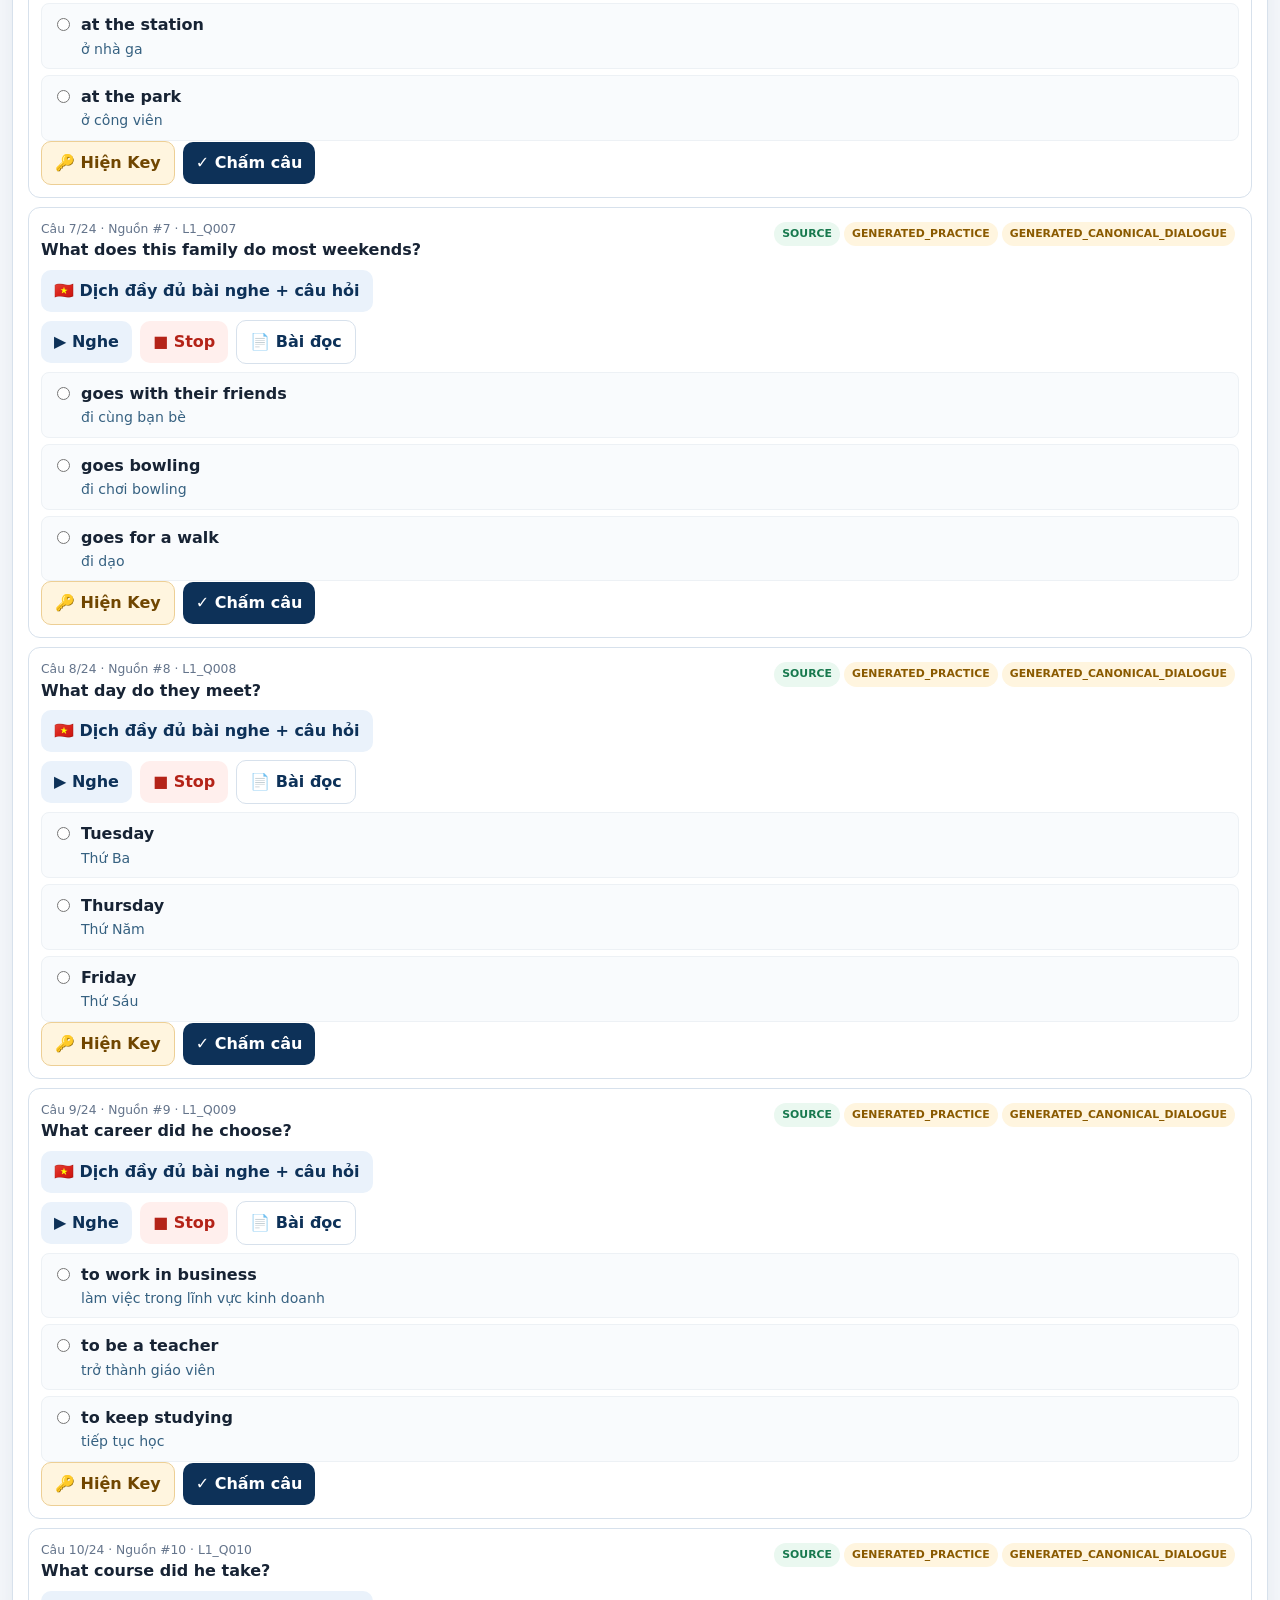
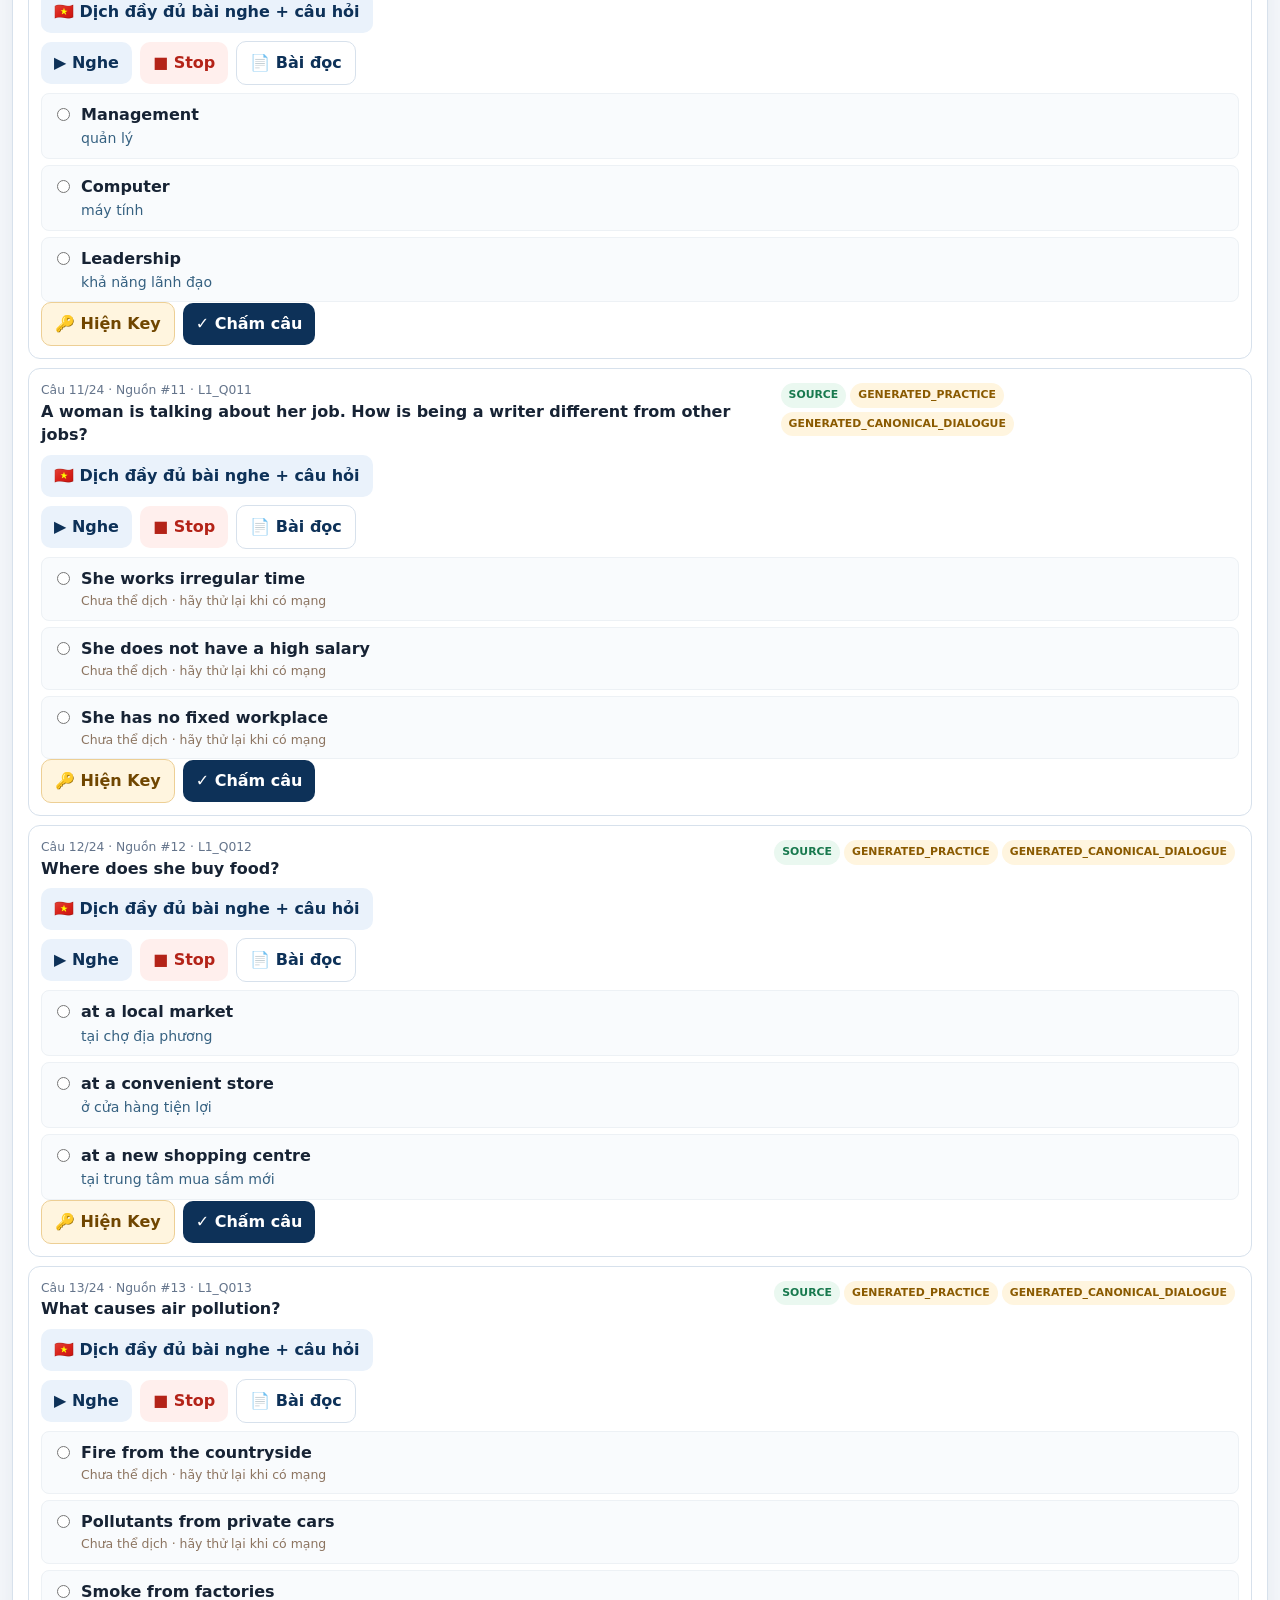
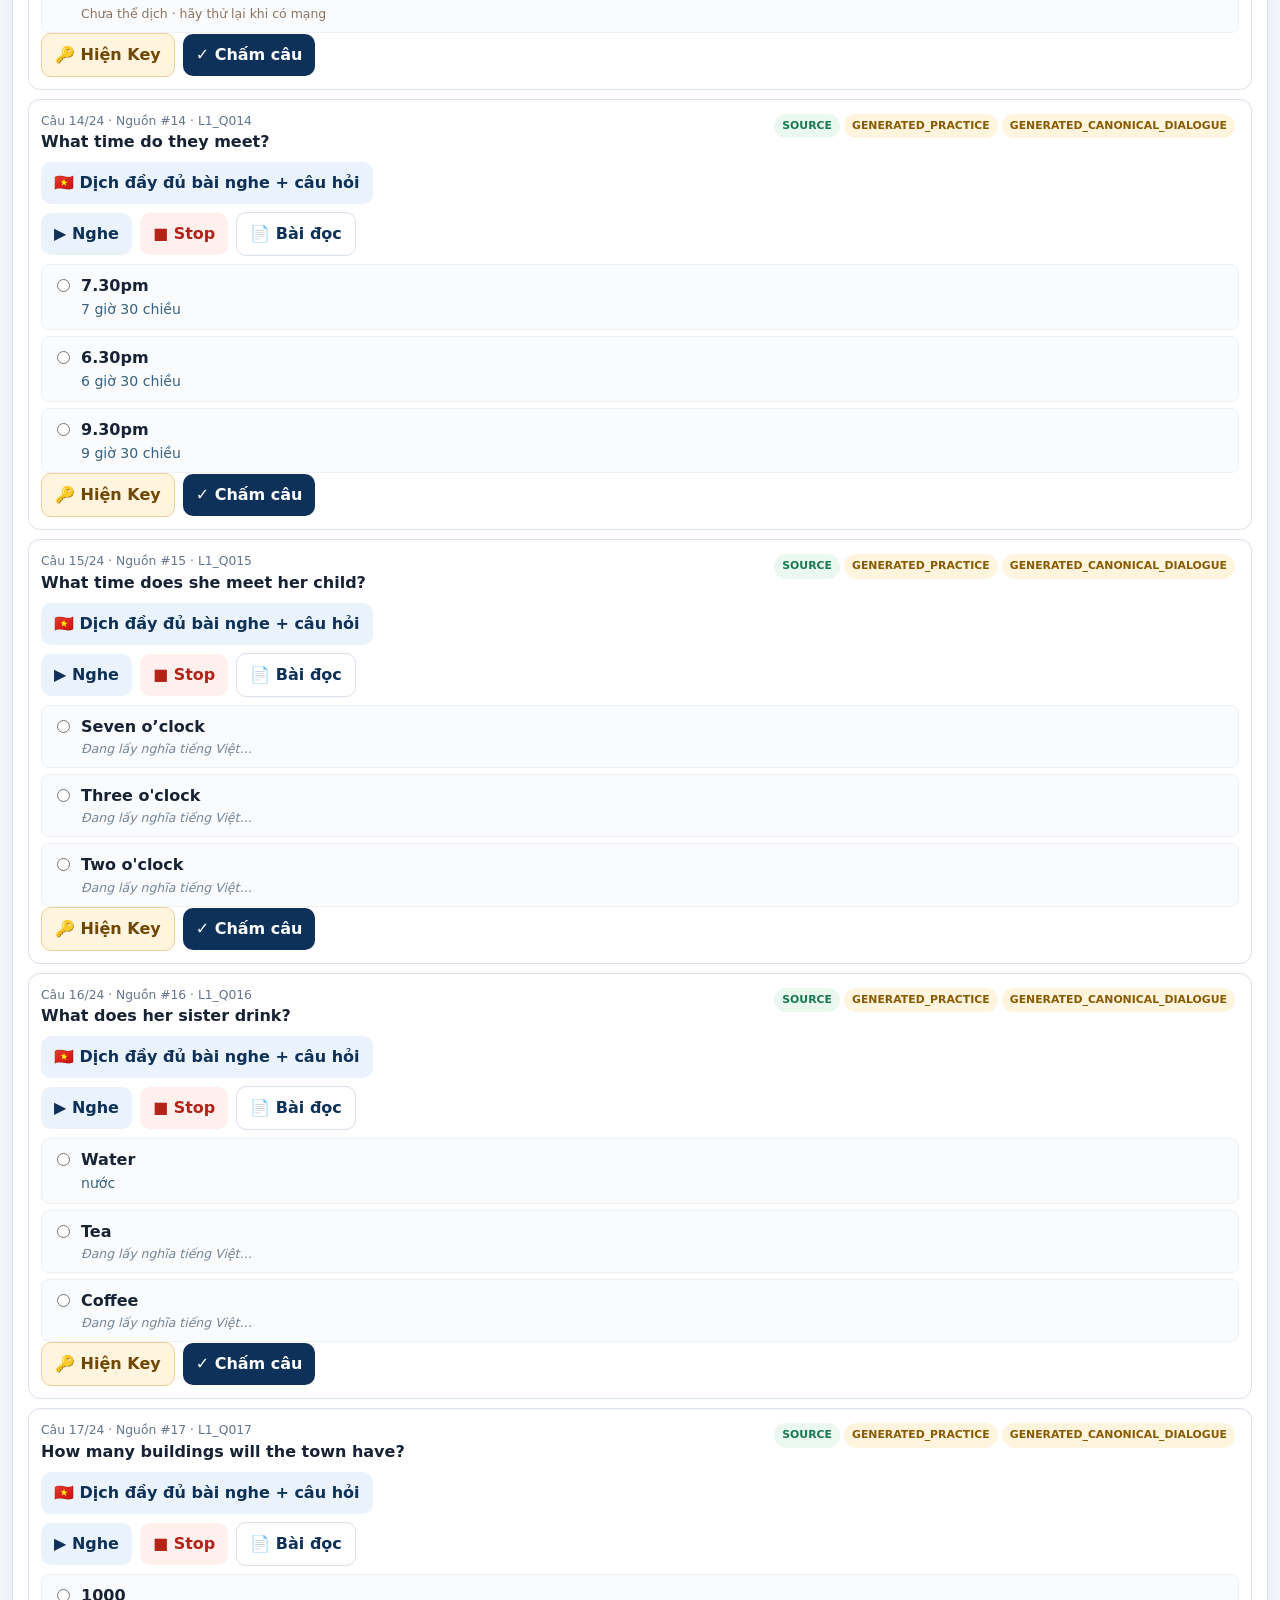
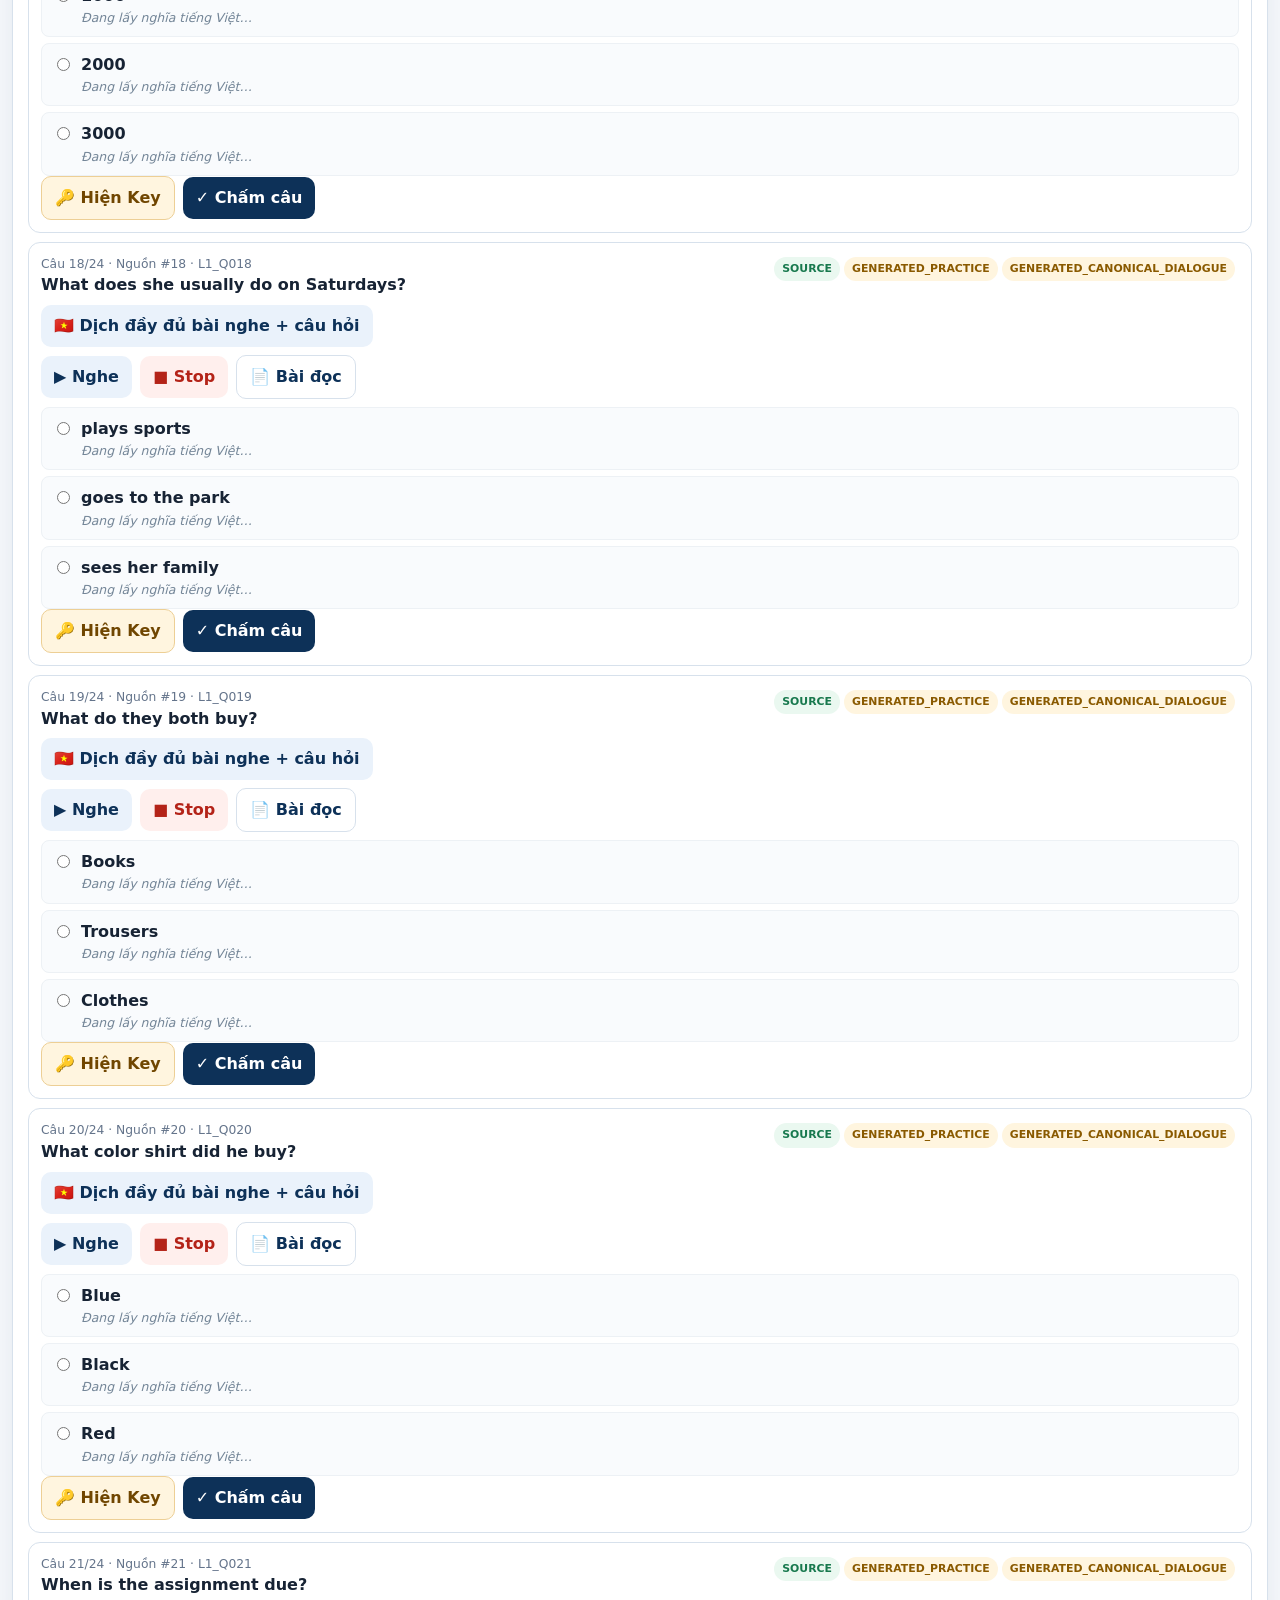
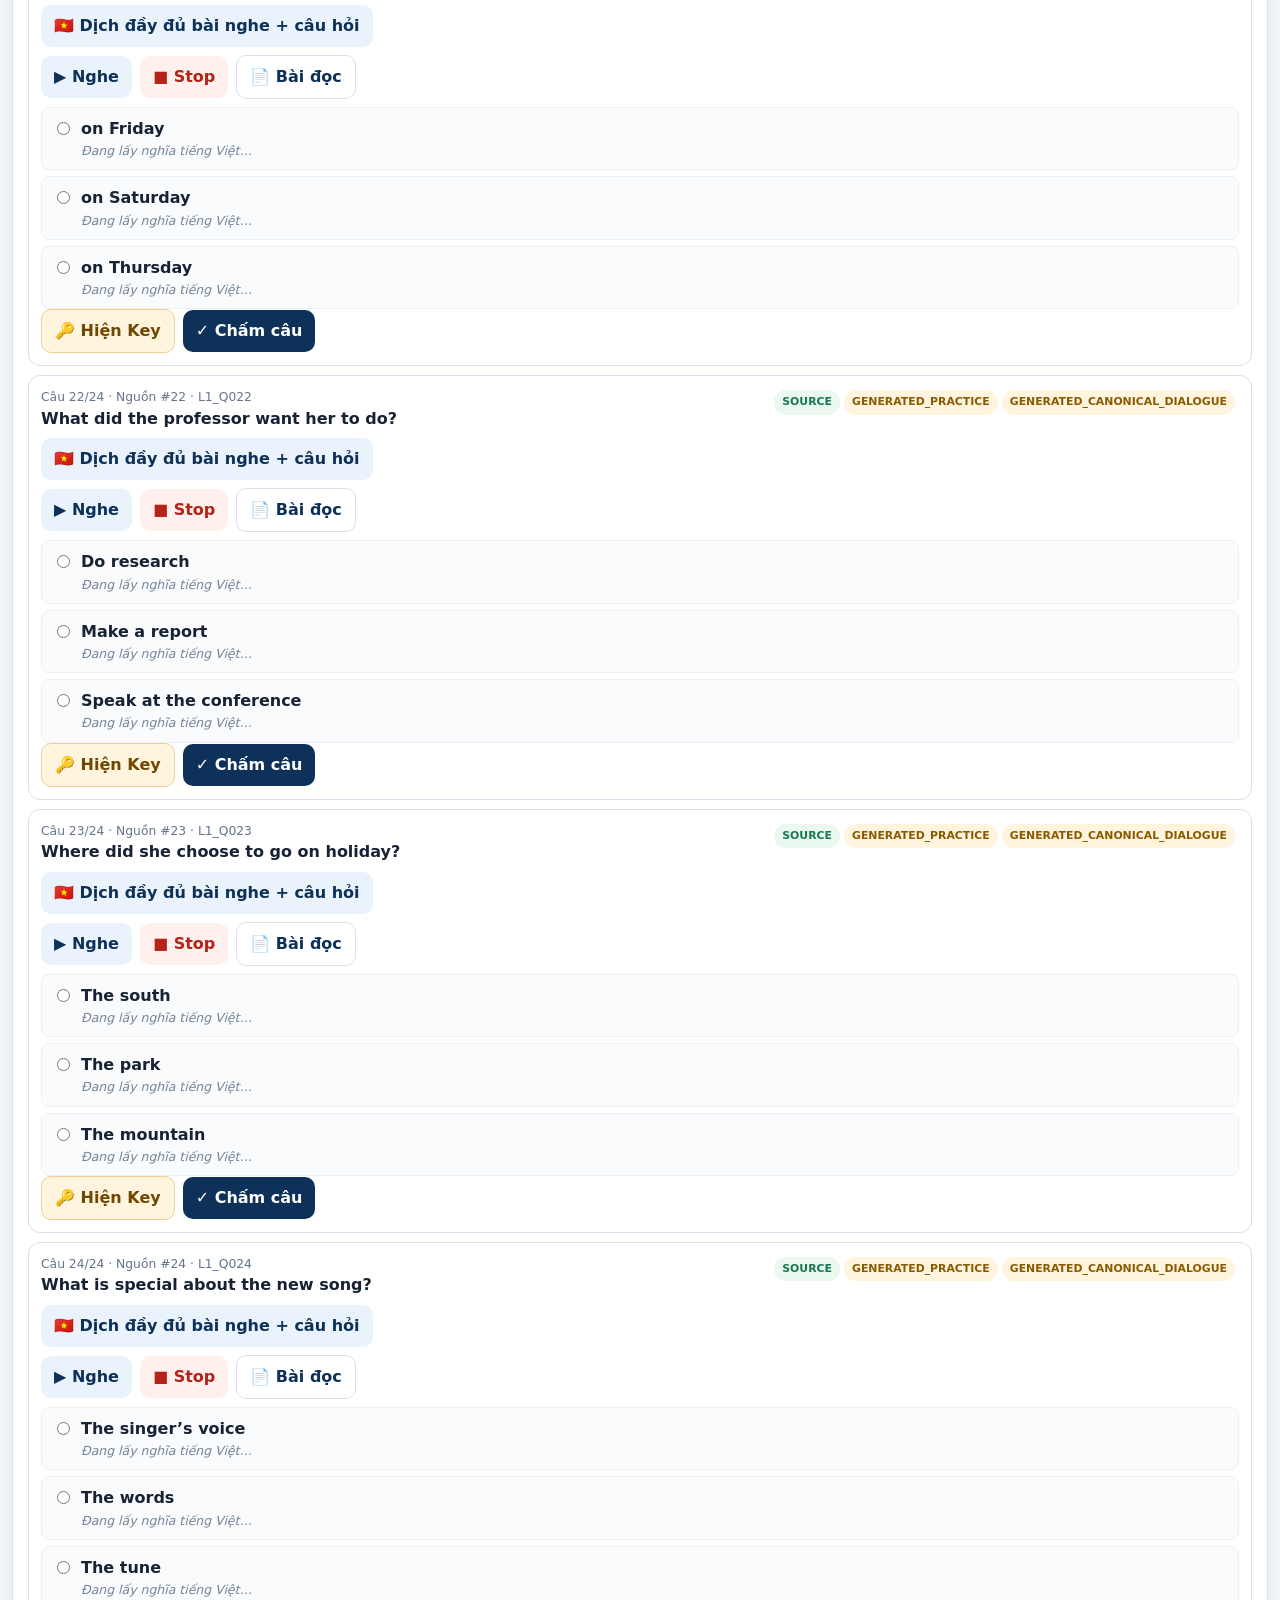
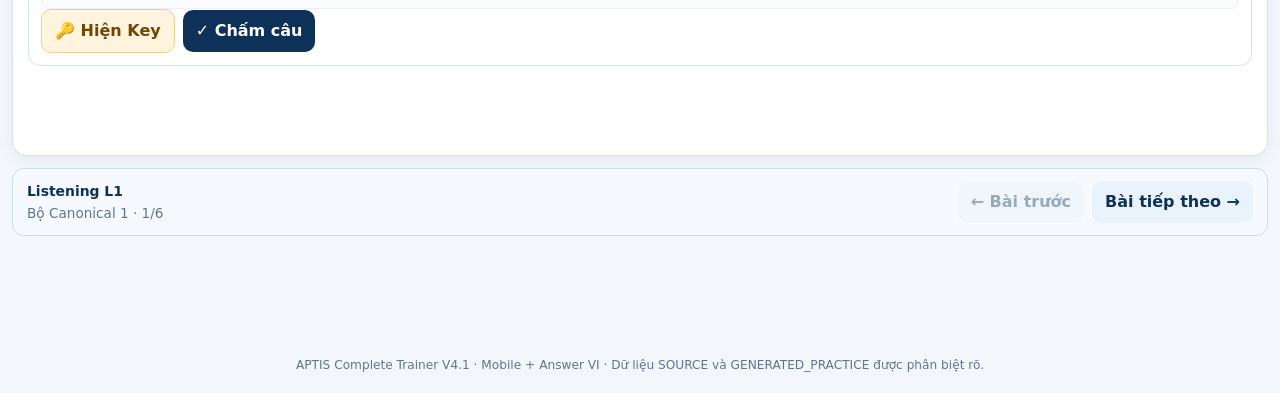
==== commit 23517928: "Ver 4.1 patch" ====
--- a/index.html
+++ b/index.html
@@ -4,12 +4,12 @@
 <meta charset="utf-8">
 <meta name="viewport" content="width=device-width,initial-scale=1,viewport-fit=cover">
 <meta name="theme-color" content="#0d3158">
-<title>APTIS Complete Trainer V4.0 · Navigation + Listening VI</title>
-<link rel="stylesheet" href="styles.css?v=4.0.0">
+<title>APTIS Complete Trainer V4.1 · Mobile + Answer VI</title>
+<link rel="stylesheet" href="styles.css?v=4.1.0">
 </head>
 <body>
 <header class="topbar">
-  <div class="brand"><strong>APTIS Complete Trainer</strong><span>V4.0 · Listening L1 Canonical 143 + Reading · SOURCE + PRACTICE</span></div>
+  <div class="brand"><strong>APTIS Complete Trainer</strong><span>V4.1 · Listening L1 Canonical 143 + Reading · SOURCE + PRACTICE</span></div>
   <nav class="navscroll" aria-label="Main navigation">
     <button class="navbtn active" data-view="practice">Ôn tập</button>
     <button class="navbtn" data-view="keycode">🧠 Smart Key-Code</button>
@@ -20,15 +20,16 @@
   </nav>
 </header>
 <main id="app"></main>
-<footer>APTIS Complete Trainer V4.0 · Navigation + Listening VI · Dữ liệu SOURCE và GENERATED_PRACTICE được phân biệt rõ.</footer>
+<footer>APTIS Complete Trainer V4.1 · Mobile + Answer VI · Dữ liệu SOURCE và GENERATED_PRACTICE được phân biệt rõ.</footer>
 <script src="default_data.js?v=3.9.1"></script>
 <script src="reading_practice_data.js?v=3.9.1"></script>
 <script src="reading_vi_data.js?v=3.9.1"></script>
 <script src="l1_canonical_data.js?v=3.9.1"></script>
 <script src="l2_key_data.js?v=3.9.1"></script>
 <script src="packs/bundled_online_packs.js?v=3.9.1"></script>
-<script src="listening_vi_data.js?v=4.0.0"></script>
-<script src="listening_translate.js?v=4.0.0"></script>
-<script src="app.js?v=4.0.0"></script>
+<script src="listening_vi_data.js?v=4.1.0"></script>
+<script src="listening_translate.js?v=4.1.0"></script>
+<script src="option_vi.js?v=4.1.0"></script>
+<script src="app.js?v=4.1.0"></script>
 </body>
 </html>
--- a/styles.css
+++ b/styles.css
@@ -74,3 +74,64 @@
 .listening-vi-output .vi-row{padding:8px 0;border-top:1px dashed #c7d9eb}.listening-vi-output .vi-row:first-of-type{border-top:0}.listening-vi-output .vi-en{font-size:.84rem;color:#5c6c7a}.listening-vi-output .vi-translated{margin-top:3px;color:#174f83;font-weight:650}
 .listening-translation-actions button:disabled{opacity:.55;cursor:progress}.hide-vi .listening-vi-output{display:none!important}
 @media(max-width:680px){.lesson-nav,.question-nav{align-items:stretch;padding:10px}.lesson-nav-meta{flex-basis:100%}.lesson-nav-buttons{display:grid;grid-template-columns:1fr 1fr;width:100%}.lesson-nav-buttons .btn{min-width:0;padding:9px 6px;white-space:normal}}
+
+
+/* V4.1: Responsive mobile, remove per-question navigation, bilingual choices. */
+.question-nav,.question-nav-active{display:none!important}
+html,body{max-width:100%;overflow-x:clip}
+#app, main,.topbar,.card,.head,.toolbar,.toolbar>*{min-width:0}
+#app,main,.card,.topbar,.lesson-nav,.note,.script,.passage,.lead{max-width:100%}
+.card,.head,.qtext,.option-en,.option-vi,.bi-en,.bi-vi,.lesson-nav-meta,.reorder-text,.note,.script,.passage,.lead{overflow-wrap:anywhere;word-break:normal}
+.select,select,.field,.field select{min-width:0;max-width:100%}
+.toolbar .select{flex:0 1 auto;min-width:0}
+.option.bilingual-option{align-items:flex-start}
+.option.bilingual-option input{flex:0 0 auto;margin-top:5px}
+.option-text-stack{min-width:0;display:flex;flex-direction:column;flex:1 1 auto;gap:3px}
+.option-en{line-height:1.45;overflow-wrap:anywhere}
+.option-vi{display:block;font-size:.88rem;line-height:1.46;color:#366181;overflow-wrap:anywhere}
+.option-vi[data-vi-state="pending"]{font-style:italic;color:#738597;font-size:.78rem}
+.option-vi[data-vi-state="error"]{color:#8c7460;font-size:.78rem}
+.l2-option-meanings{border:1px dashed var(--line);border-radius:10px;padding:9px 11px;margin-top:8px;background:#f8fbff}
+.l2-option-hint{font-weight:850;font-size:.81rem;margin-bottom:6px;color:var(--navy)}
+.l2-option-row{padding:7px 0;border-top:1px dashed #d8e4f0;display:flex;flex-direction:column;gap:2px}
+.l2-option-row .option-en{font-weight:700;font-size:.88rem}
+.l2-option-row .option-vi{font-size:.82rem}
+.hide-vi .l2-option-meanings{display:none!important}
+@media(max-width:680px){
+  body{font-size:15px}
+  .topbar{width:100%;max-width:100%;padding:8px 9px;gap:7px}
+  .brand{width:100%;min-width:0;white-space:normal}
+  .brand strong{line-height:1.25;font-size:1.07rem;white-space:normal;overflow-wrap:anywhere}
+  .brand span{font-size:.7rem;white-space:normal;line-height:1.35}
+  .navscroll{width:100%;max-width:calc(100vw - 18px);overflow-x:auto;overscroll-behavior-x:contain;scrollbar-width:thin}
+  .navbtn{flex:0 0 auto;font-size:.9rem;padding:8px 11px}
+  main{width:100%;min-width:0;padding:8px 7px 76px}
+  .card{width:100%;min-width:0;padding:11px 9px;margin-bottom:10px}
+  .card .toolbar.space{width:100%;min-width:0;display:flex;flex-direction:column;align-items:stretch;gap:8px}
+  .card .toolbar.space>.toolbar{width:100%;min-width:0;max-width:100%;display:flex;flex-wrap:wrap}
+  .card .toolbar.space>.toolbar>.select,.card .toolbar.space>.toolbar>select{width:100%;flex:1 1 100%;max-width:100%;min-width:0}
+  .card .toolbar.space>.toolbar>.btn{flex:1 1 auto}
+  .card .toolbar.space>.select{width:100%;min-width:0;max-width:100%}
+  .select,select{font-size:14px;min-width:0;max-width:100%}
+  .tabs,.skilltabs{max-width:100%;min-width:0;gap:5px}
+  .tab,.skilltab{font-size:.91rem;padding:8px 9px;white-space:normal}
+  .qhead,.question,.question>*{min-width:0;max-width:100%}
+  .qhead>div{min-width:0;max-width:100%}
+  .options,.option{max-width:100%;min-width:0}
+  .option{padding:8px;gap:7px}
+  .reorder-row{min-width:0;max-width:100%;grid-template-columns:32px minmax(0,1fr)}
+  .reorder-row .reorder-text{min-width:0}
+  .movegroup{min-width:0;max-width:100%;flex-wrap:wrap}
+  .lesson-nav{max-width:100%;margin:8px 0}
+  .lesson-nav-meta{width:100%}
+  .lesson-nav-buttons{width:100%;grid-template-columns:repeat(2,minmax(0,1fr))}
+  .lesson-nav-buttons .btn{min-width:0;font-size:.86rem;padding:8px 5px}
+  .sticky-actions{width:100%;max-width:100%;bottom:4px}
+  .sticky-actions .toolbar{width:100%;max-width:100%;min-width:0;flex-wrap:wrap}
+  .sticky-actions .btn{flex:1 1 auto}
+  .heading-pool{max-width:100%}
+}
+
+/* V4.1: keep A/B/C markers unbroken beside bilingual answers */
+label.option.bilingual-option > b{white-space:nowrap;flex:0 0 22px;min-width:22px;text-align:left;overflow-wrap:normal}
+label.option.bilingual-option > .option-text-stack{min-width:0;flex:1 1 0}
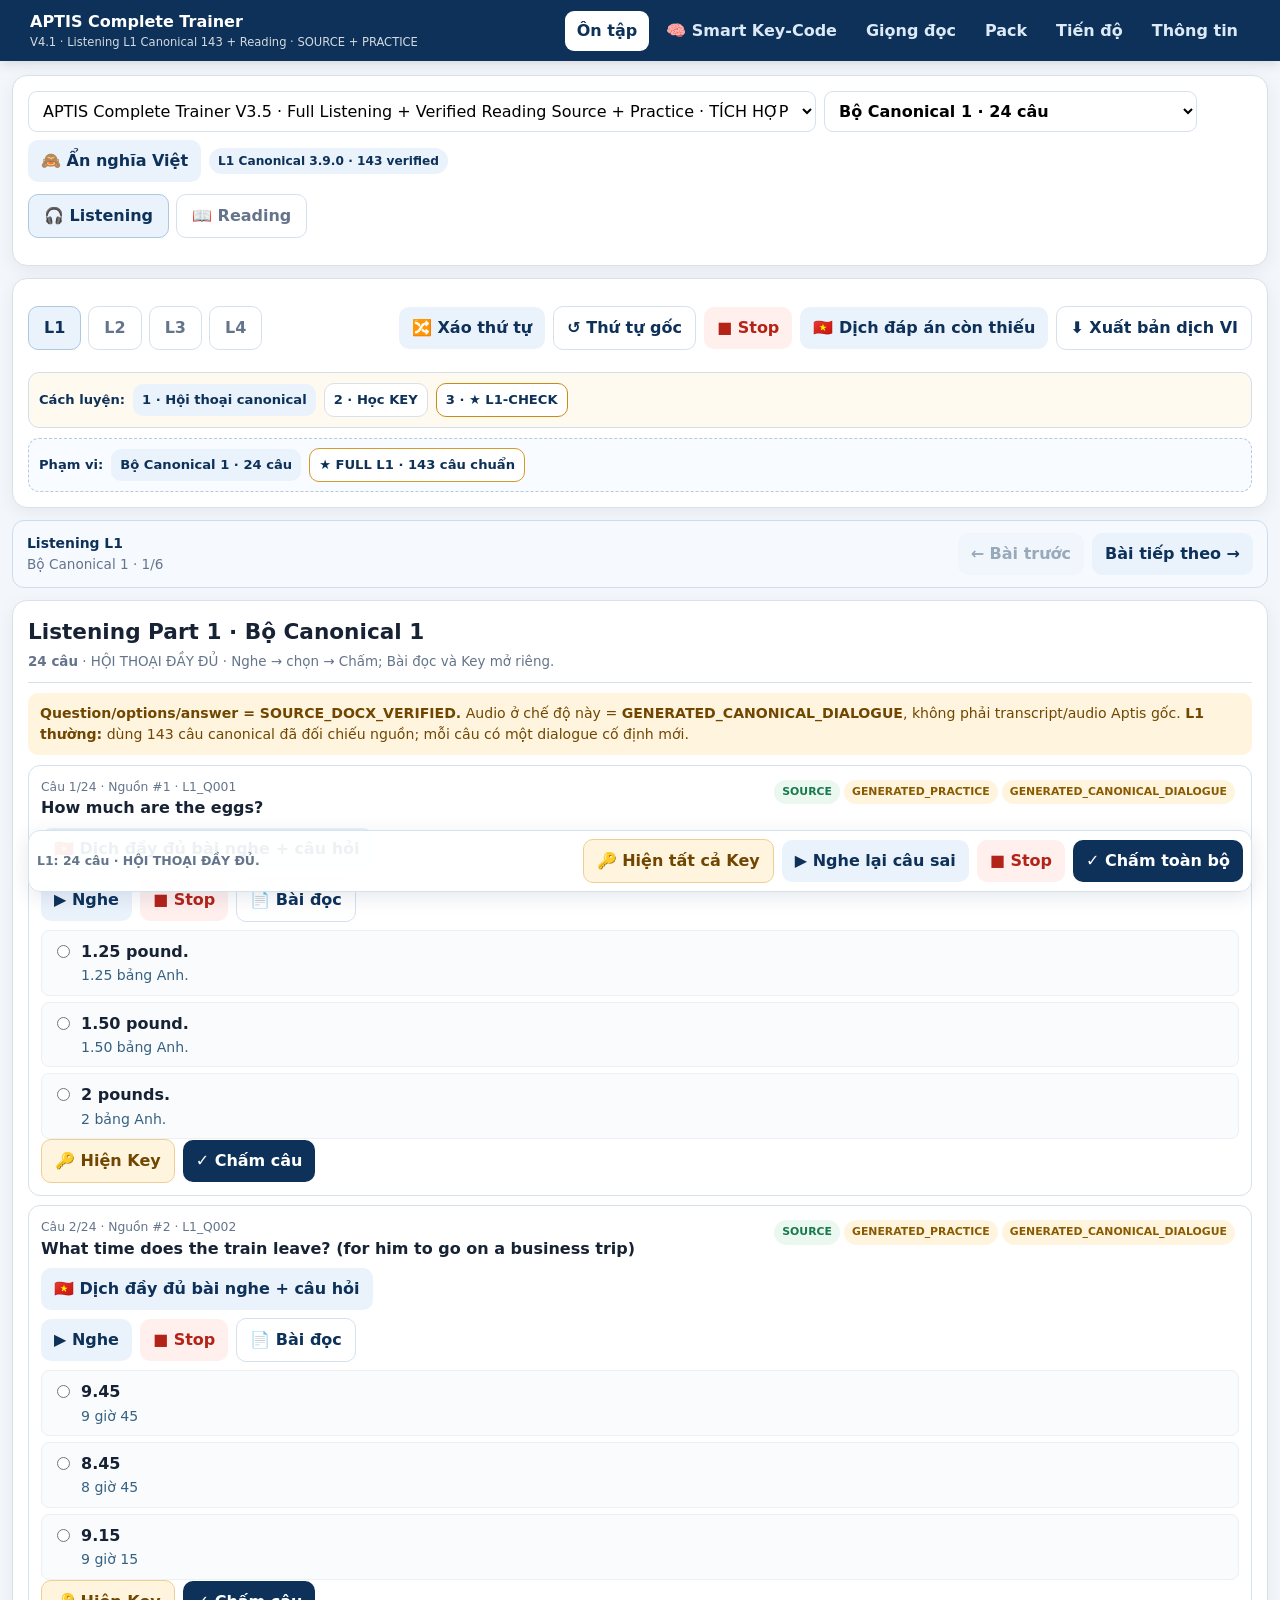
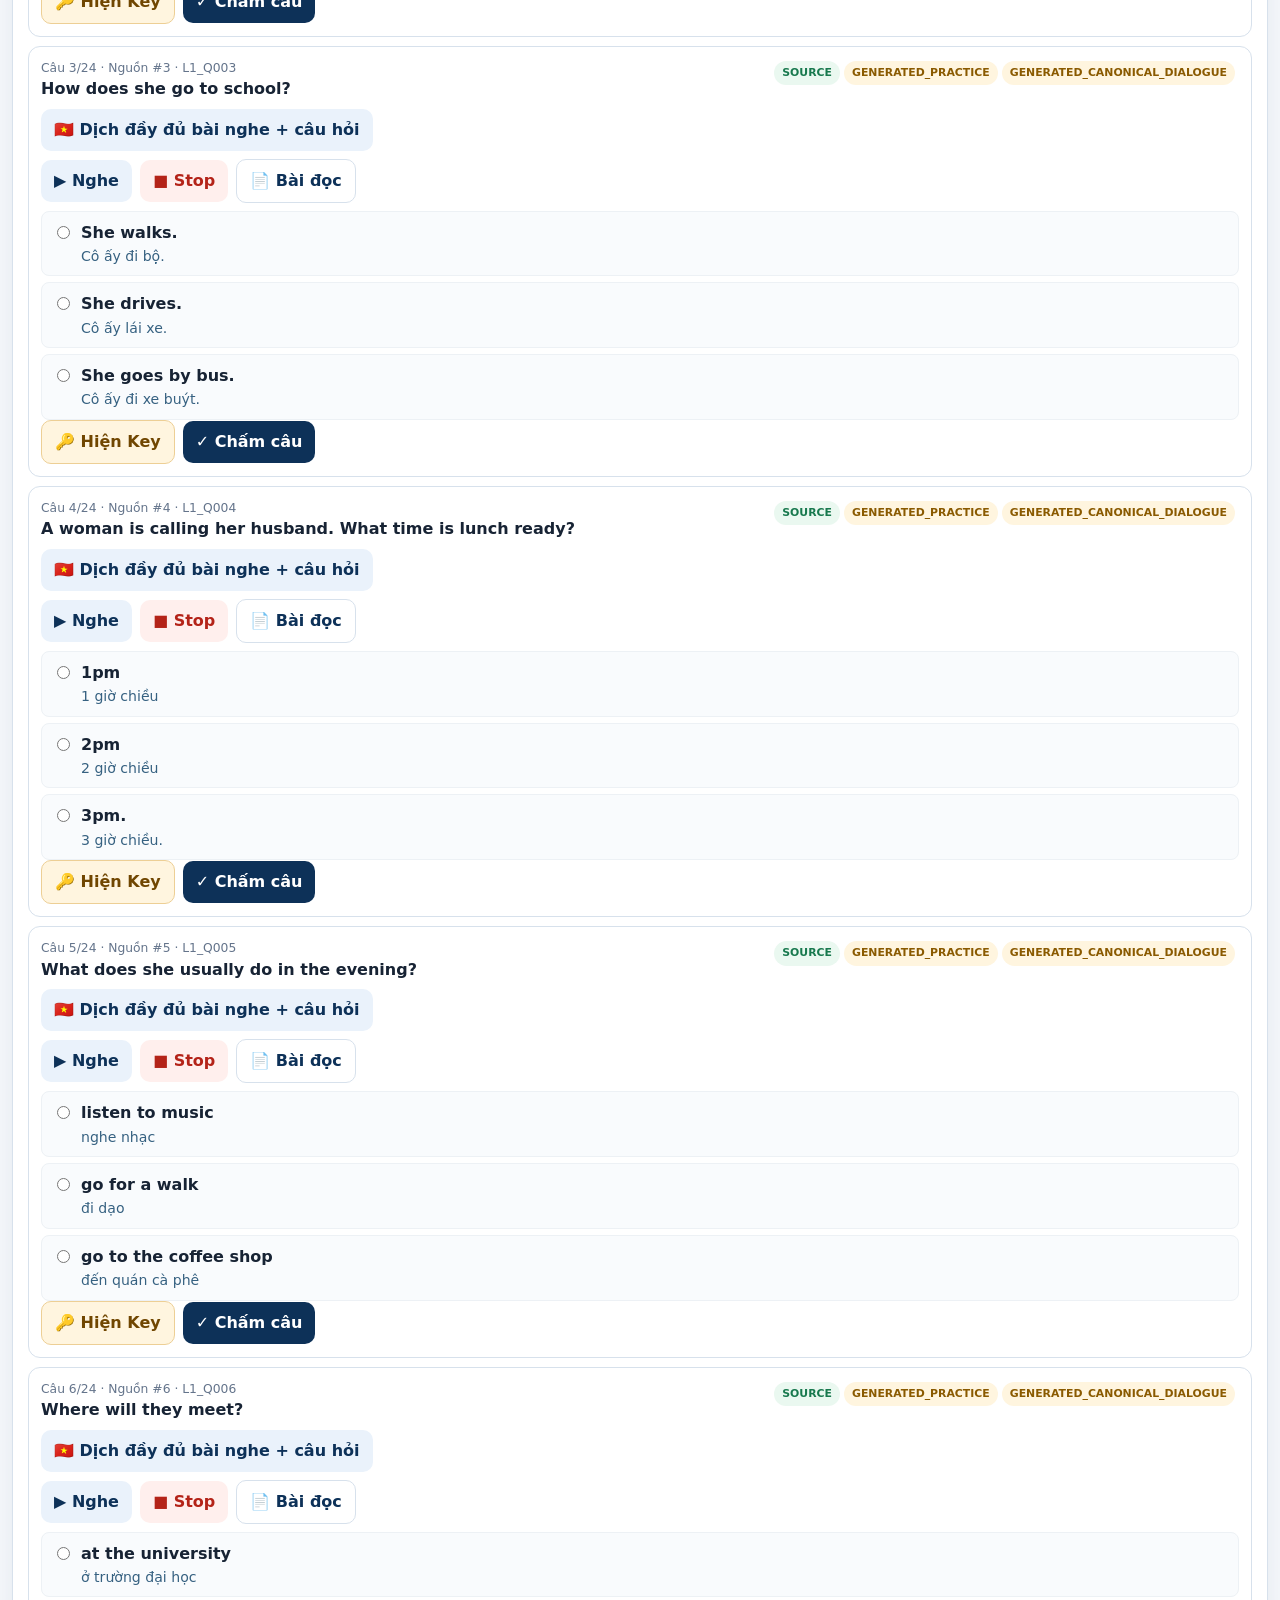
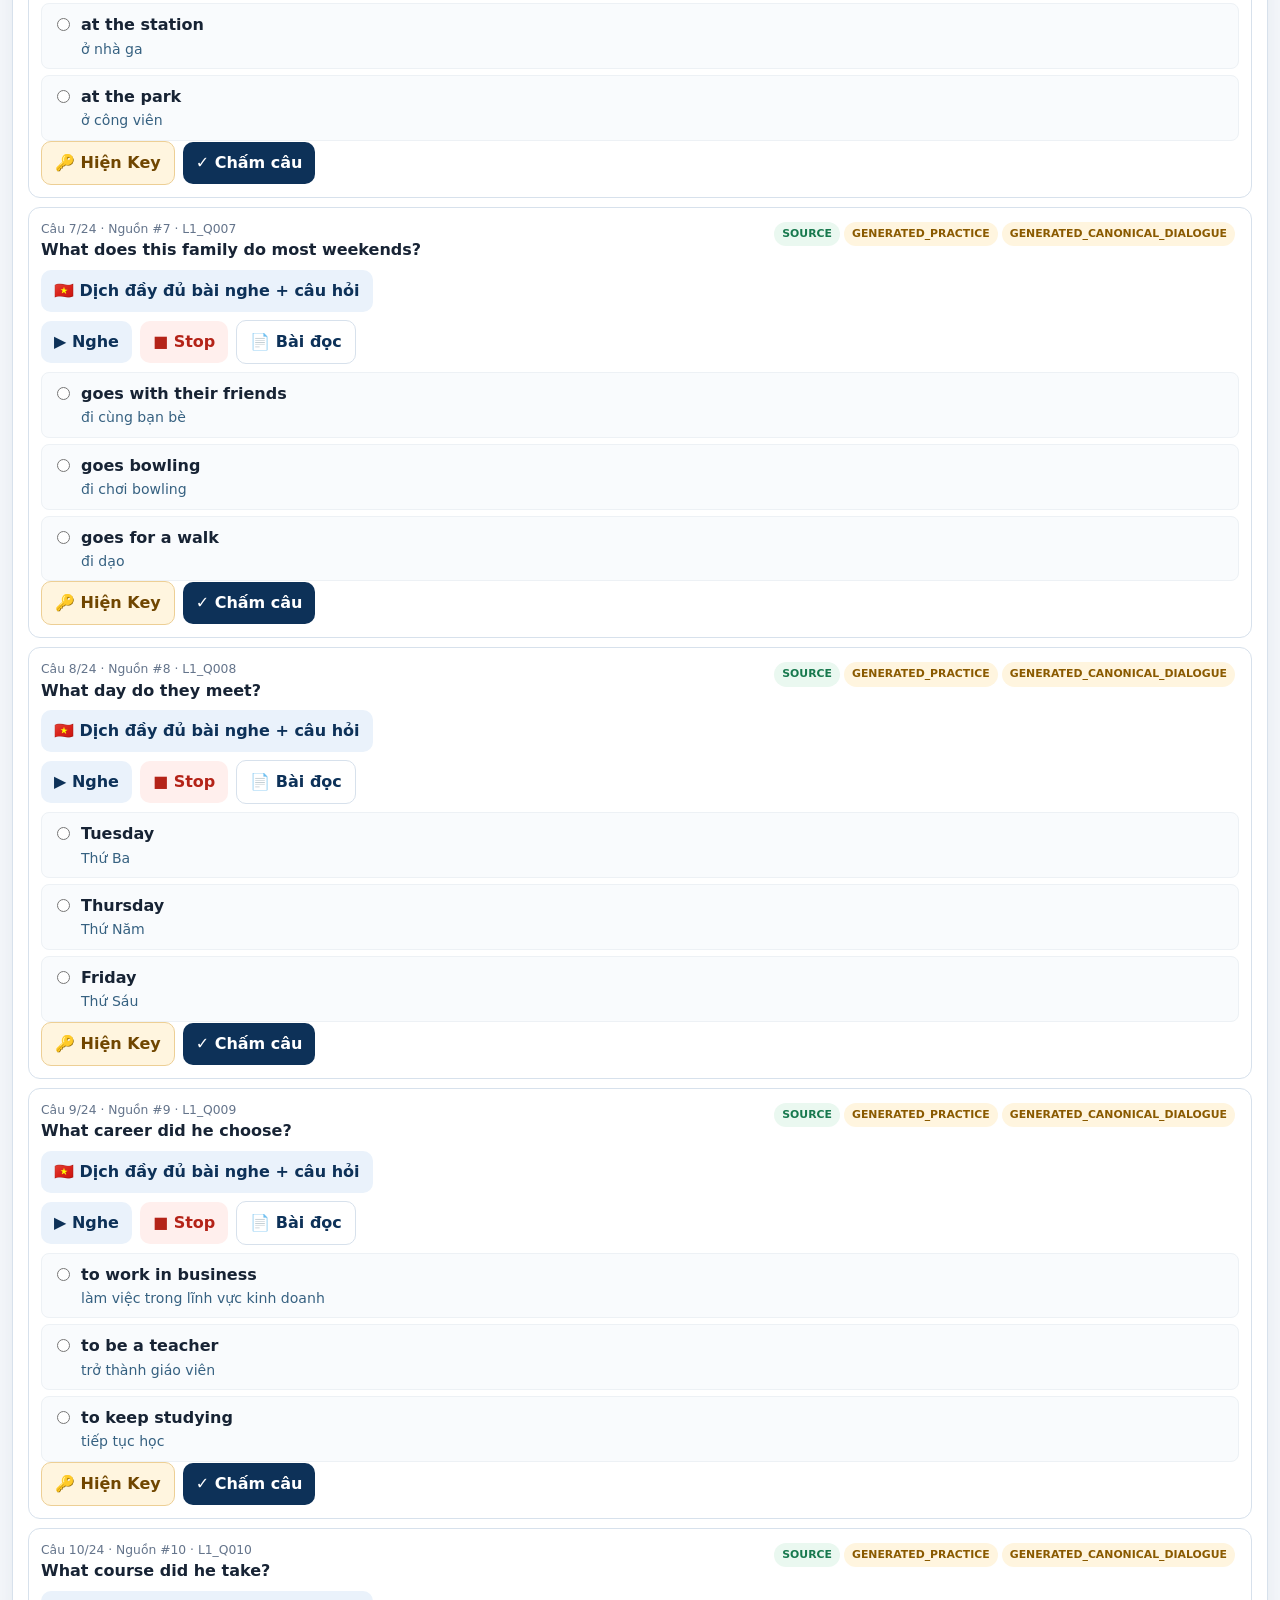
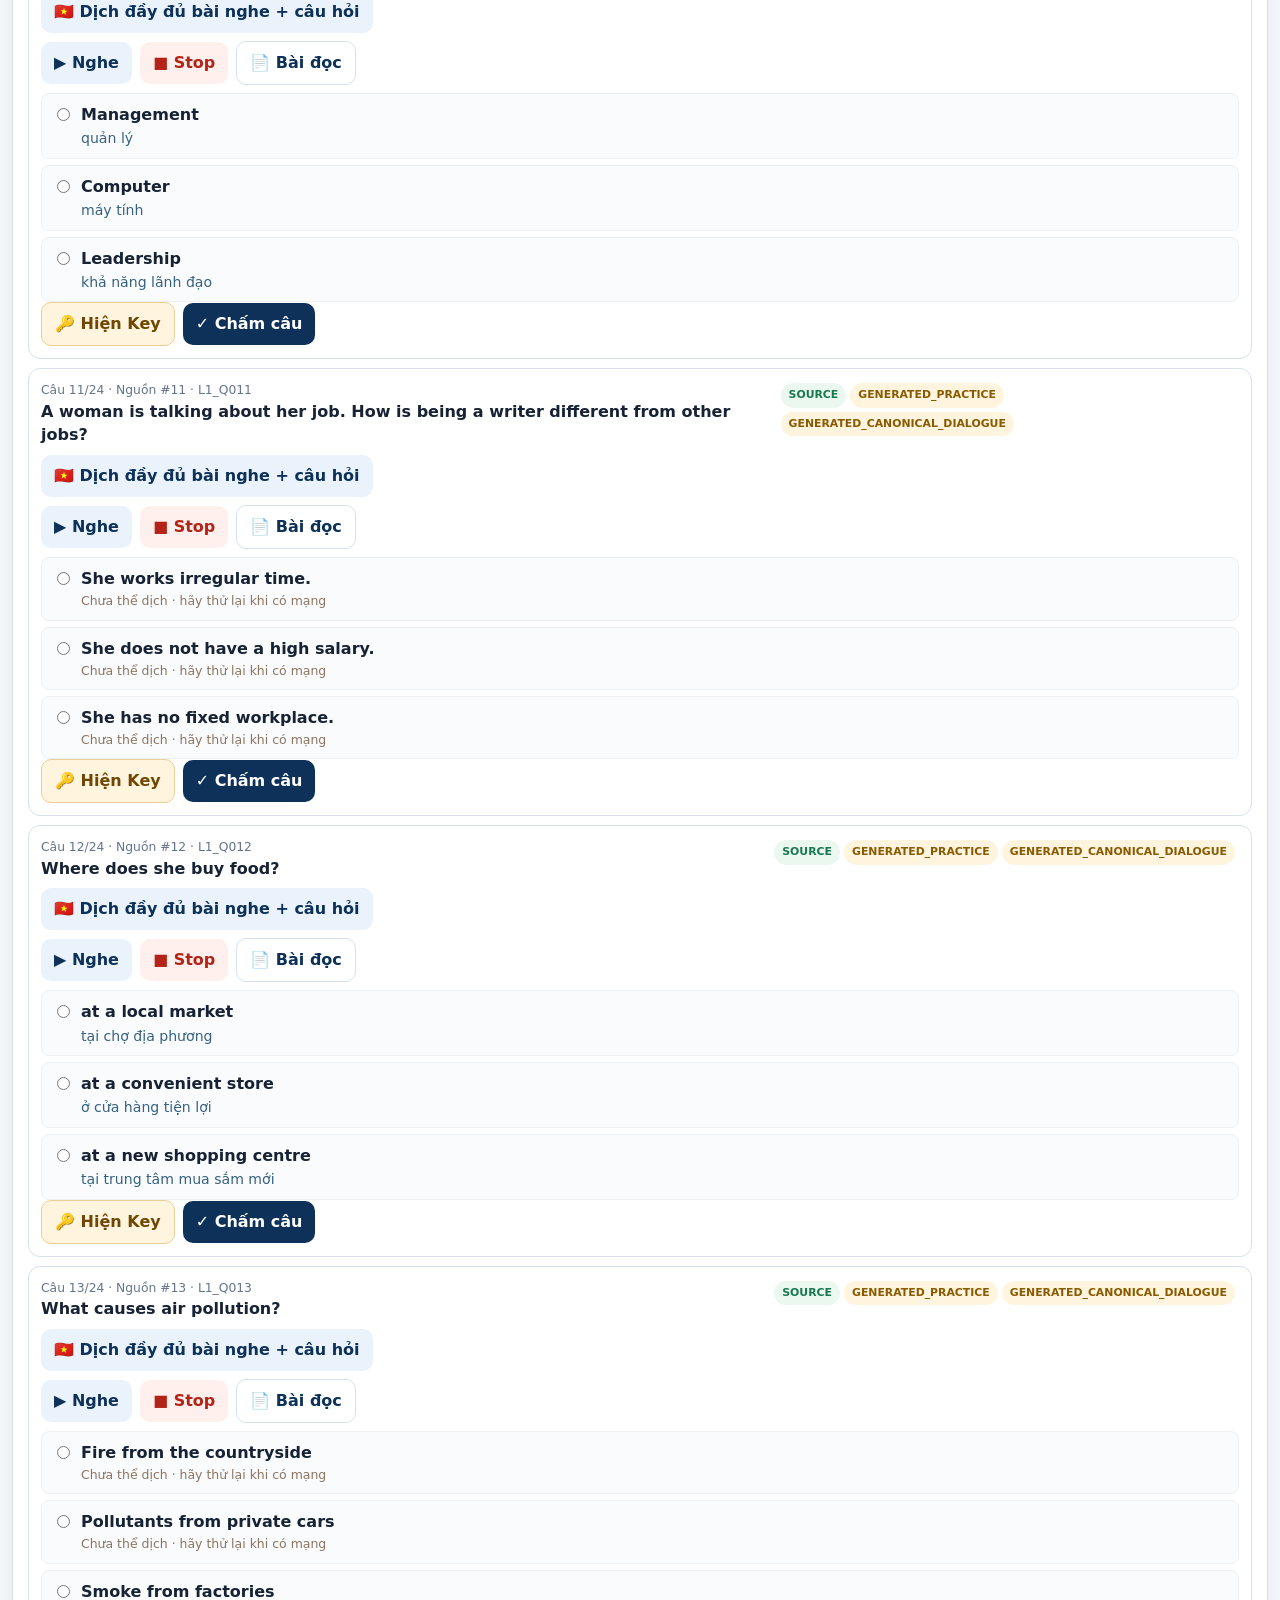
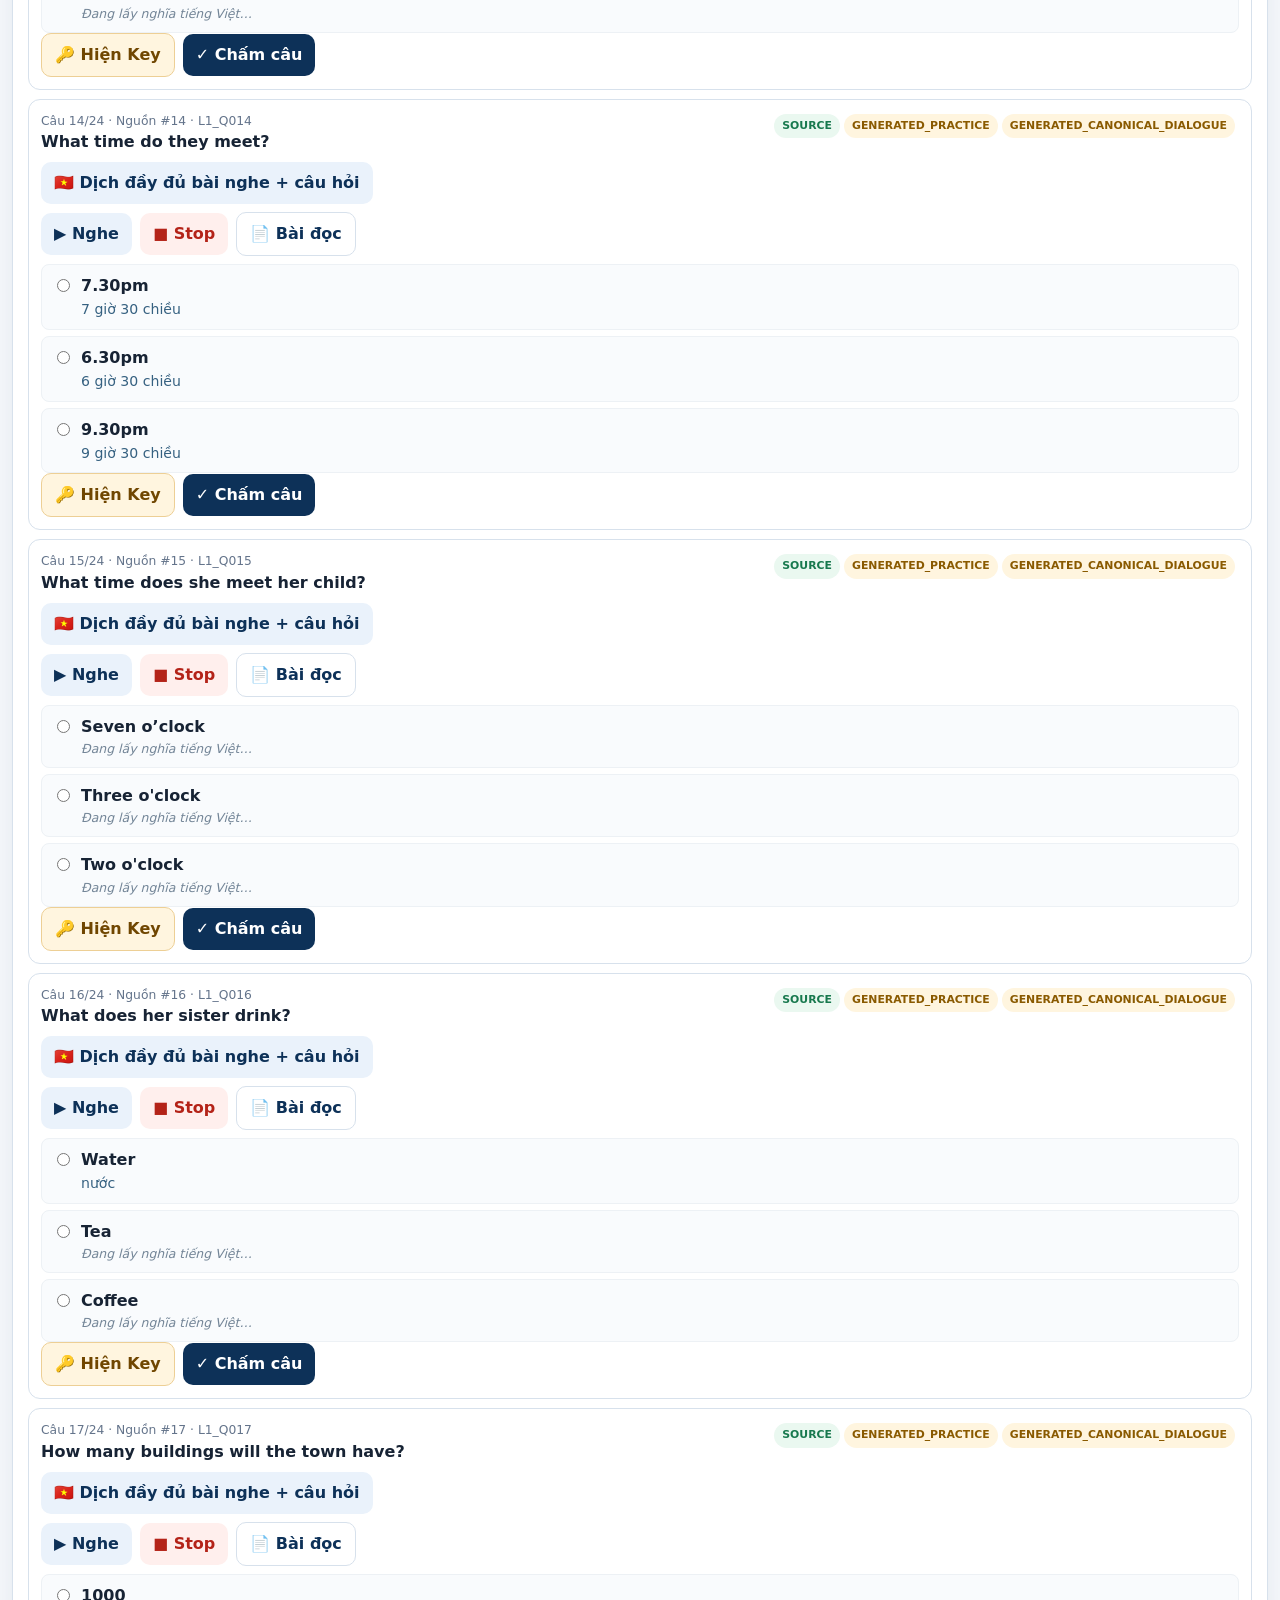
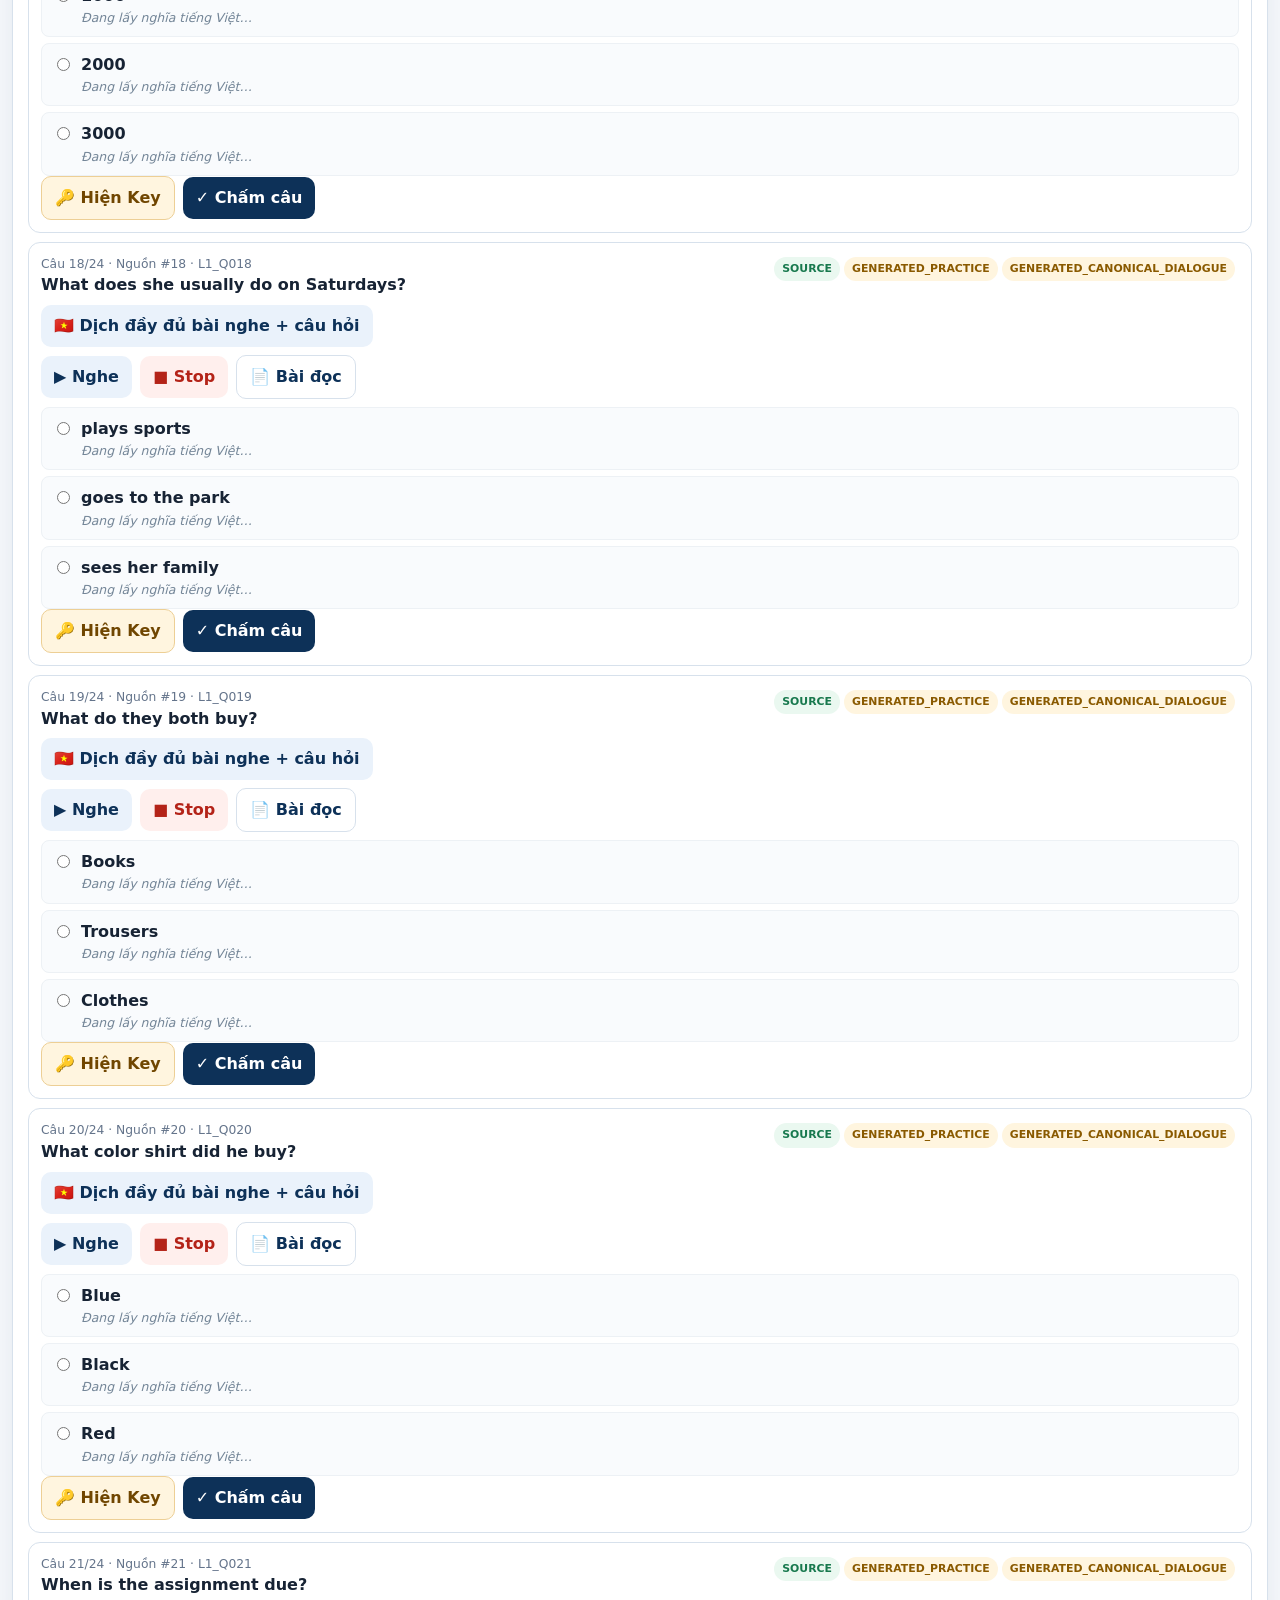
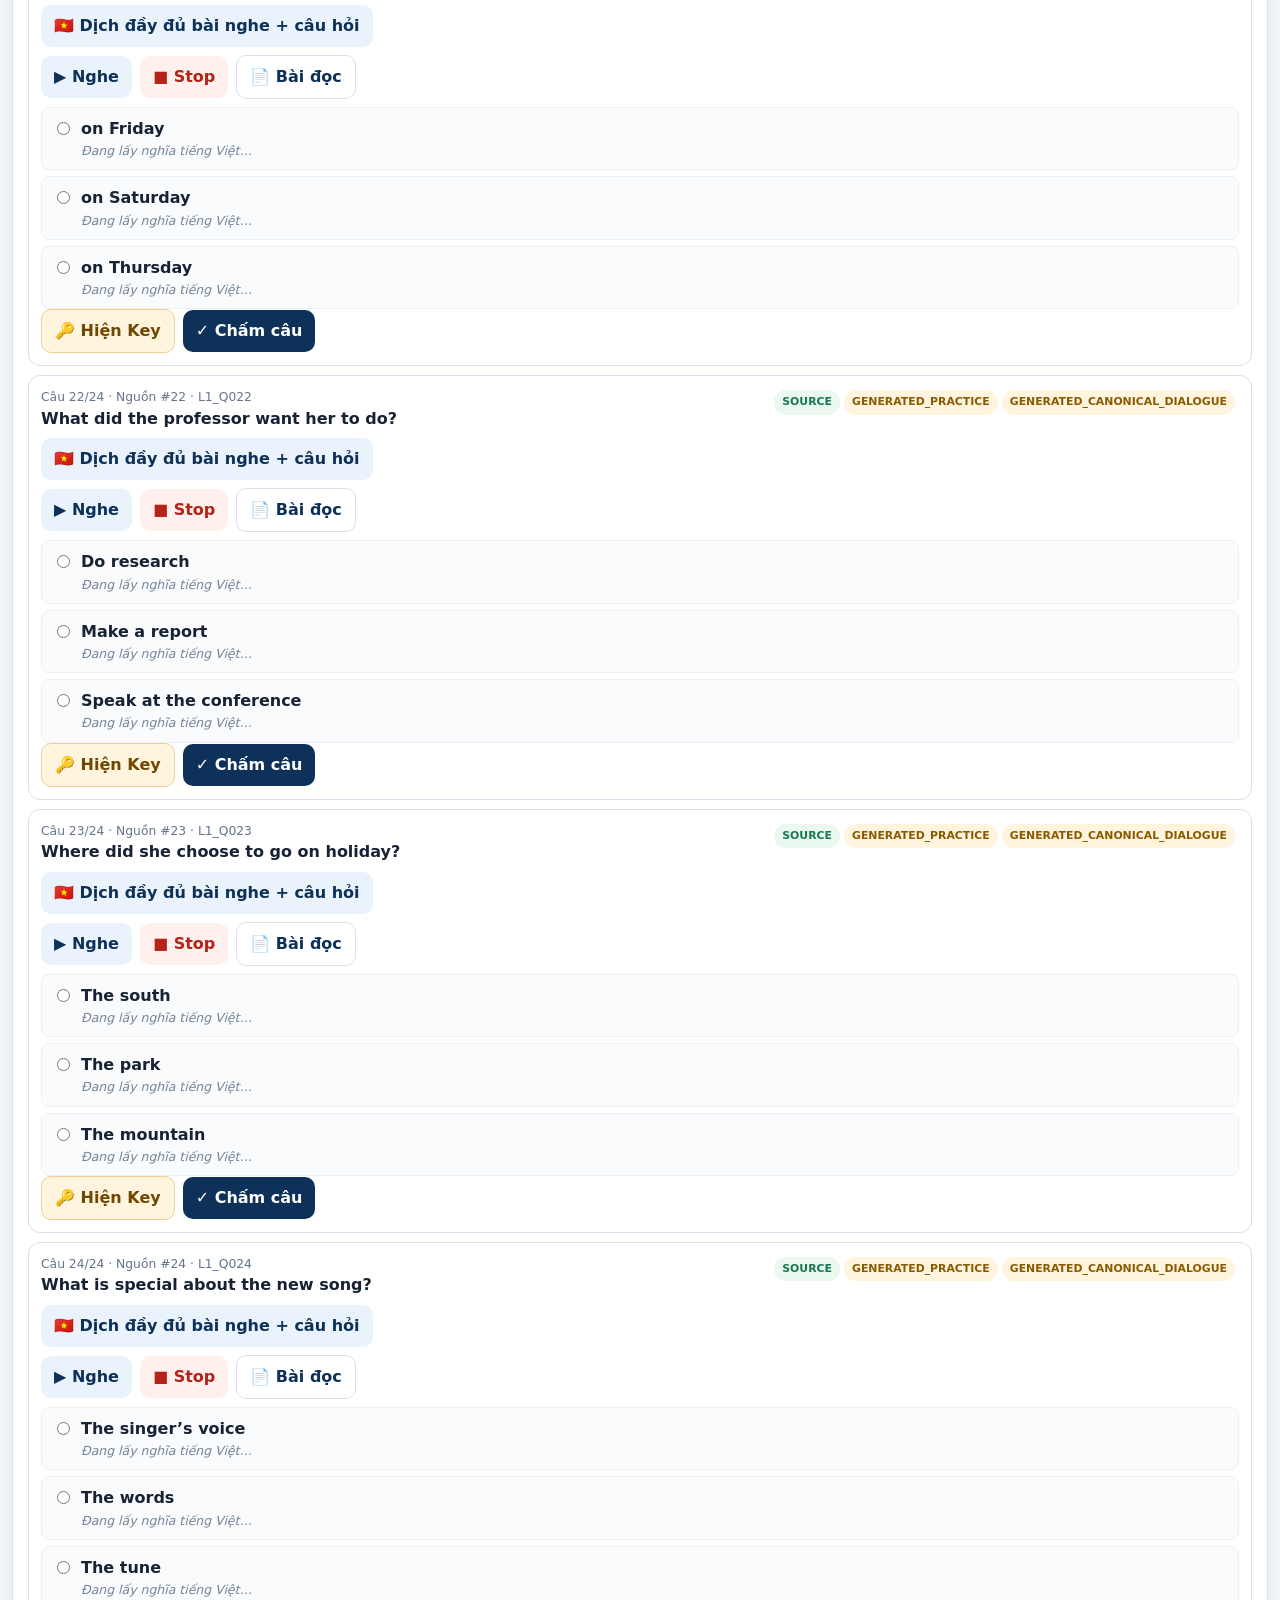
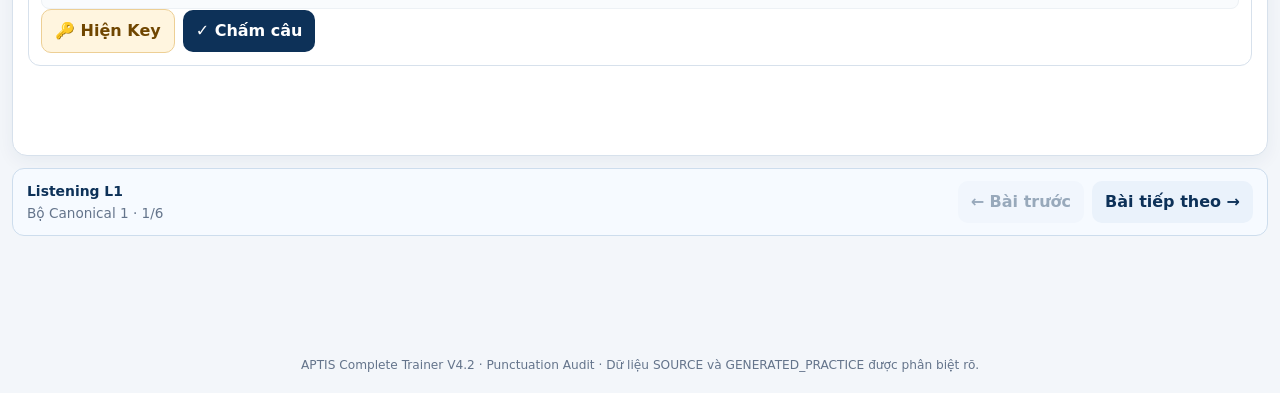
==== commit aa0da967: "Ver 4.2" ====
--- a/index.html
+++ b/index.html
@@ -4,8 +4,8 @@
 <meta charset="utf-8">
 <meta name="viewport" content="width=device-width,initial-scale=1,viewport-fit=cover">
 <meta name="theme-color" content="#0d3158">
-<title>APTIS Complete Trainer V4.1 · Mobile + Answer VI</title>
-<link rel="stylesheet" href="styles.css?v=4.1.0">
+<title>APTIS Complete Trainer V4.2 · Punctuation Audit</title>
+<link rel="stylesheet" href="styles.css?v=4.2.0">
 </head>
 <body>
 <header class="topbar">
@@ -20,16 +20,16 @@
   </nav>
 </header>
 <main id="app"></main>
-<footer>APTIS Complete Trainer V4.1 · Mobile + Answer VI · Dữ liệu SOURCE và GENERATED_PRACTICE được phân biệt rõ.</footer>
-<script src="default_data.js?v=3.9.1"></script>
-<script src="reading_practice_data.js?v=3.9.1"></script>
-<script src="reading_vi_data.js?v=3.9.1"></script>
-<script src="l1_canonical_data.js?v=3.9.1"></script>
-<script src="l2_key_data.js?v=3.9.1"></script>
-<script src="packs/bundled_online_packs.js?v=3.9.1"></script>
-<script src="listening_vi_data.js?v=4.1.0"></script>
-<script src="listening_translate.js?v=4.1.0"></script>
-<script src="option_vi.js?v=4.1.0"></script>
-<script src="app.js?v=4.1.0"></script>
+<footer>APTIS Complete Trainer V4.2 · Punctuation Audit · Dữ liệu SOURCE và GENERATED_PRACTICE được phân biệt rõ.</footer>
+<script src="default_data.js?v=4.2.0"></script>
+<script src="reading_practice_data.js?v=4.2.0"></script>
+<script src="reading_vi_data.js?v=4.2.0"></script>
+<script src="l1_canonical_data.js?v=4.2.0"></script>
+<script src="l2_key_data.js?v=4.2.0"></script>
+<script src="packs/bundled_online_packs.js?v=4.2.0"></script>
+<script src="listening_vi_data.js?v=4.2.0"></script>
+<script src="listening_translate.js?v=4.2.0"></script>
+<script src="option_vi.js?v=4.2.0"></script>
+<script src="app.js?v=4.2.0"></script>
 </body>
 </html>
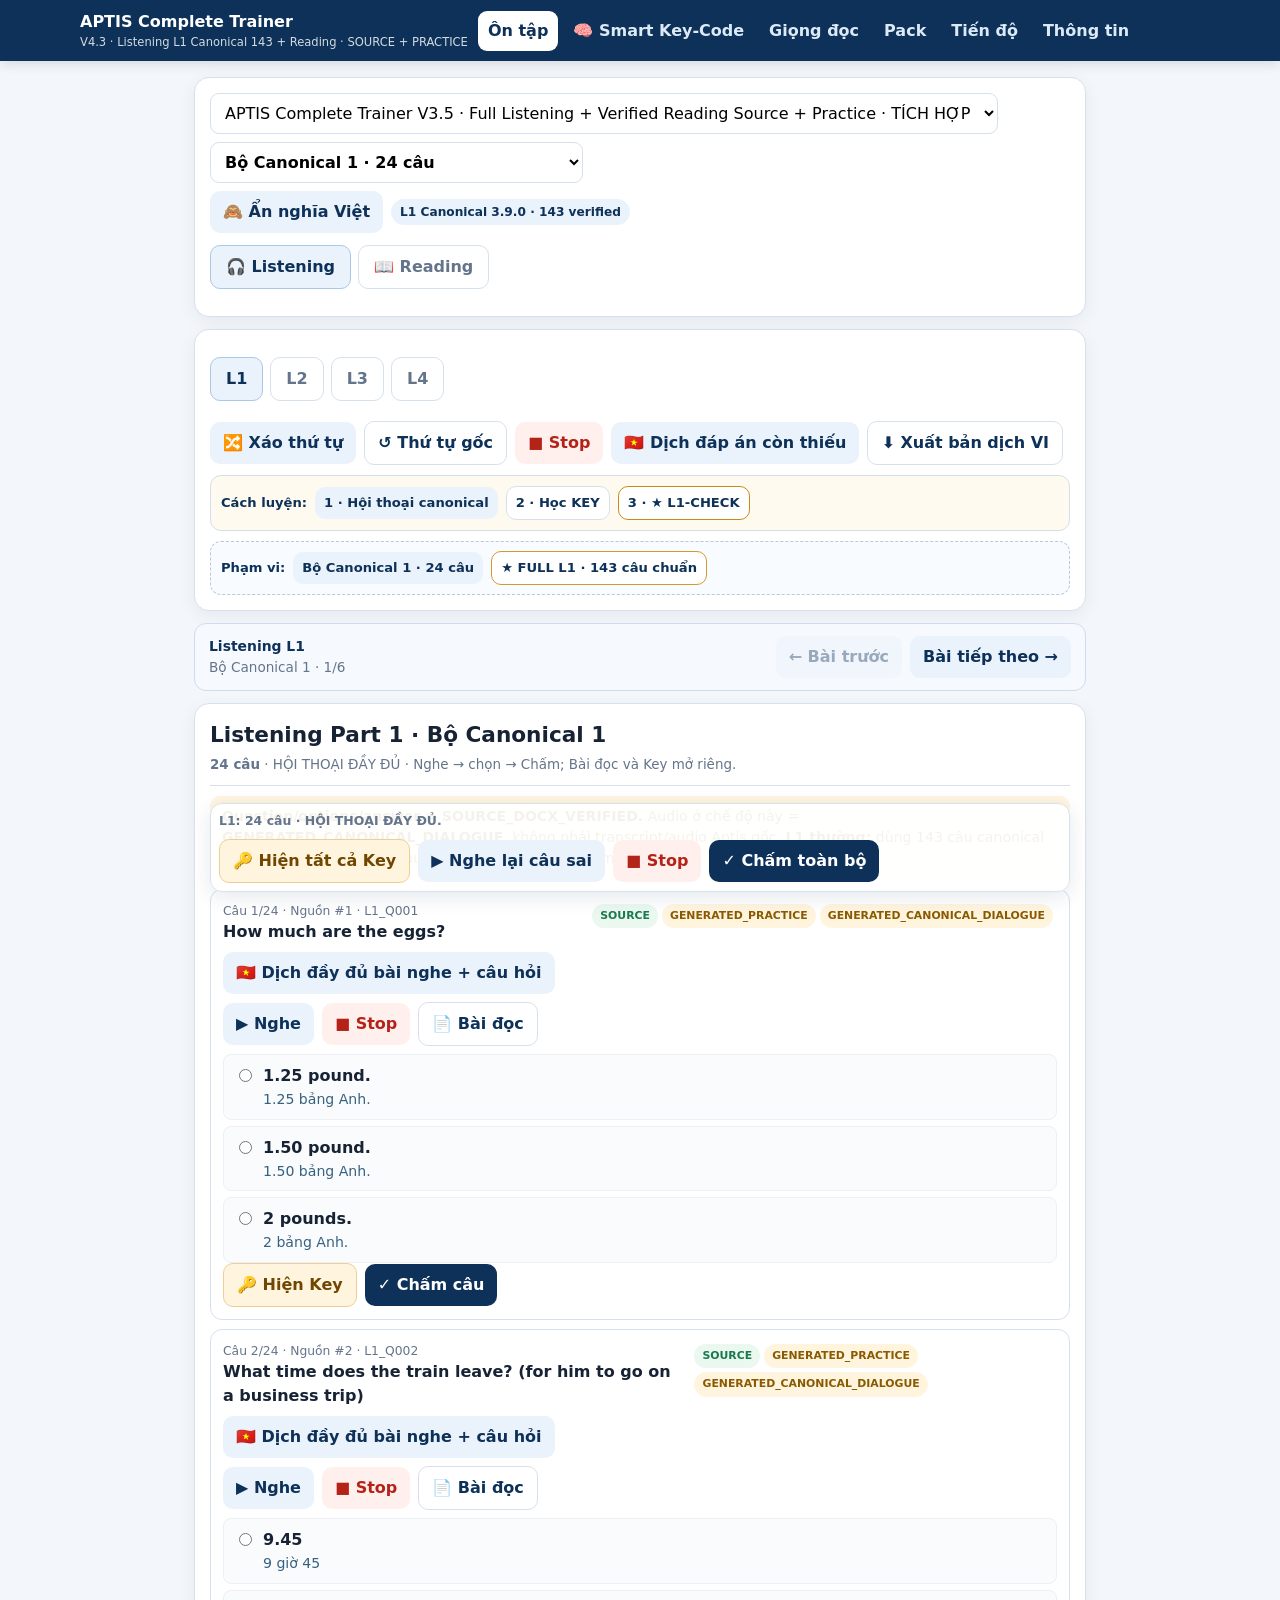
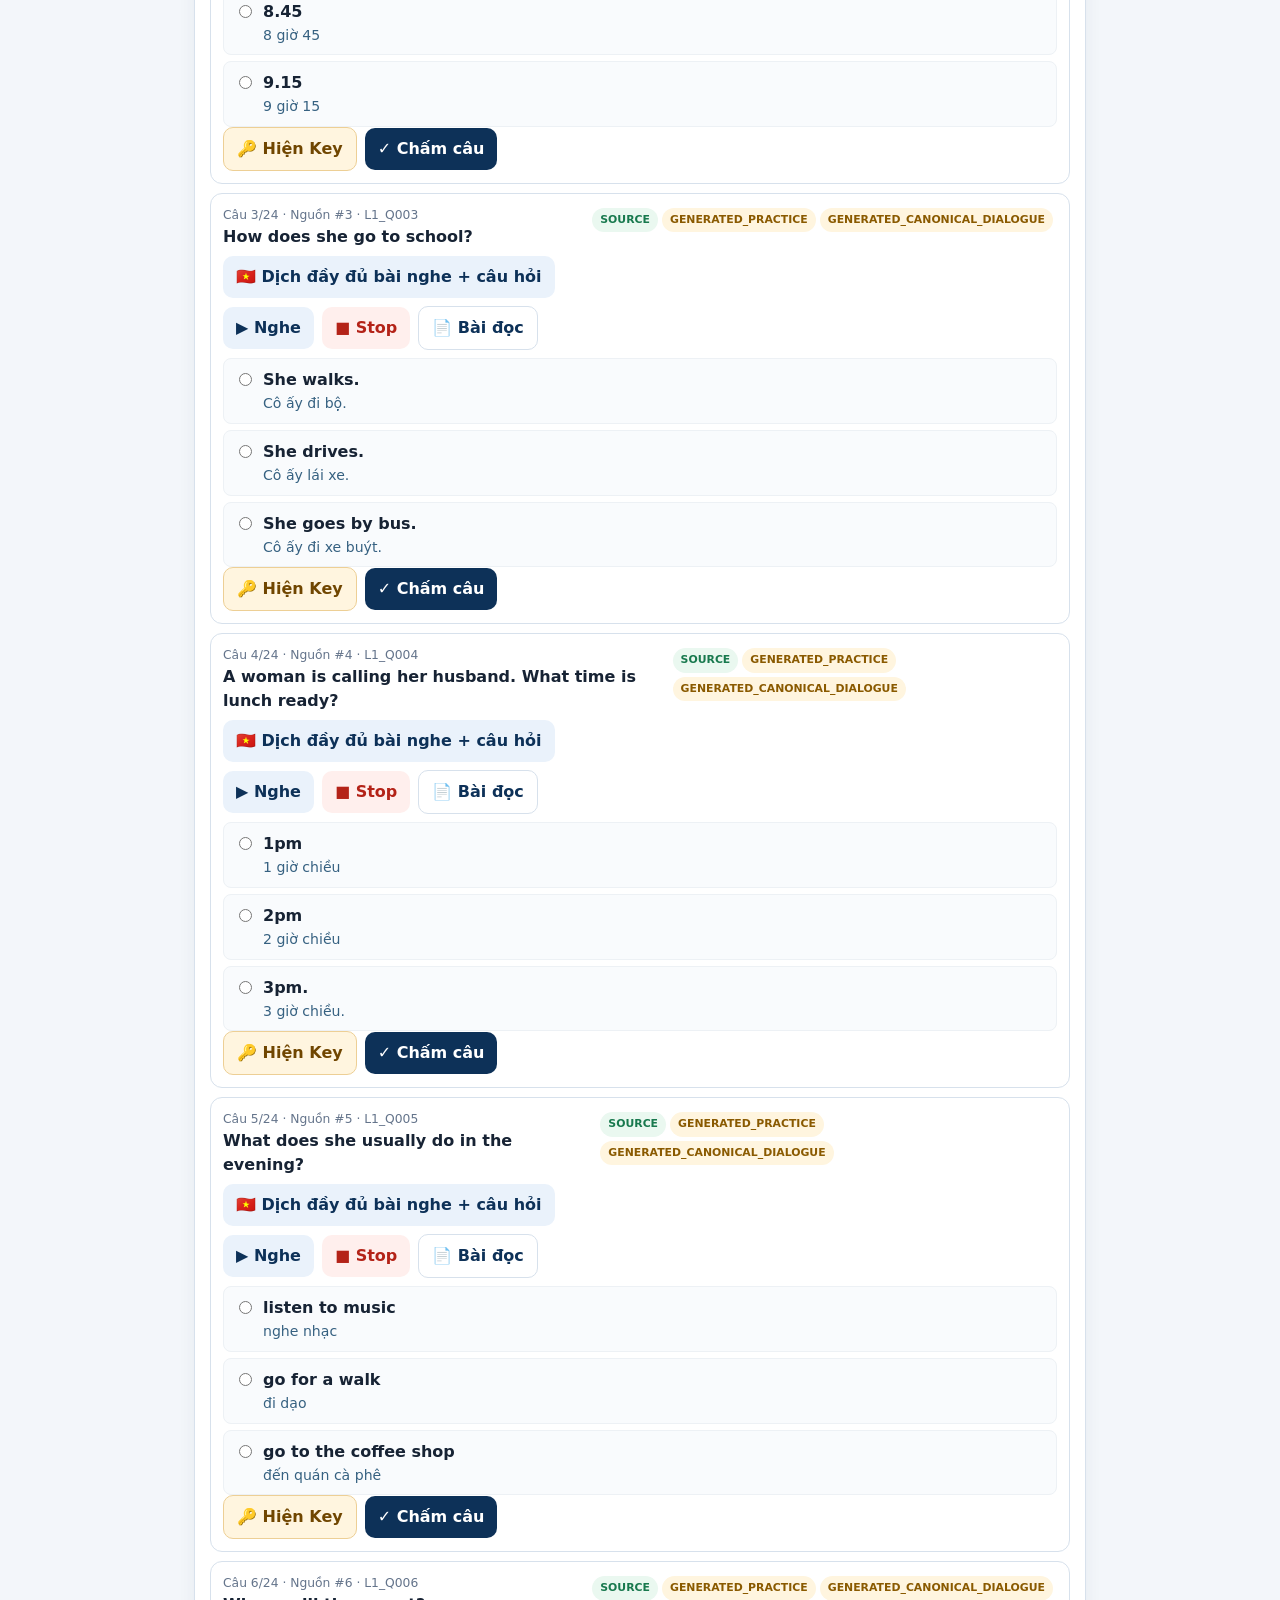
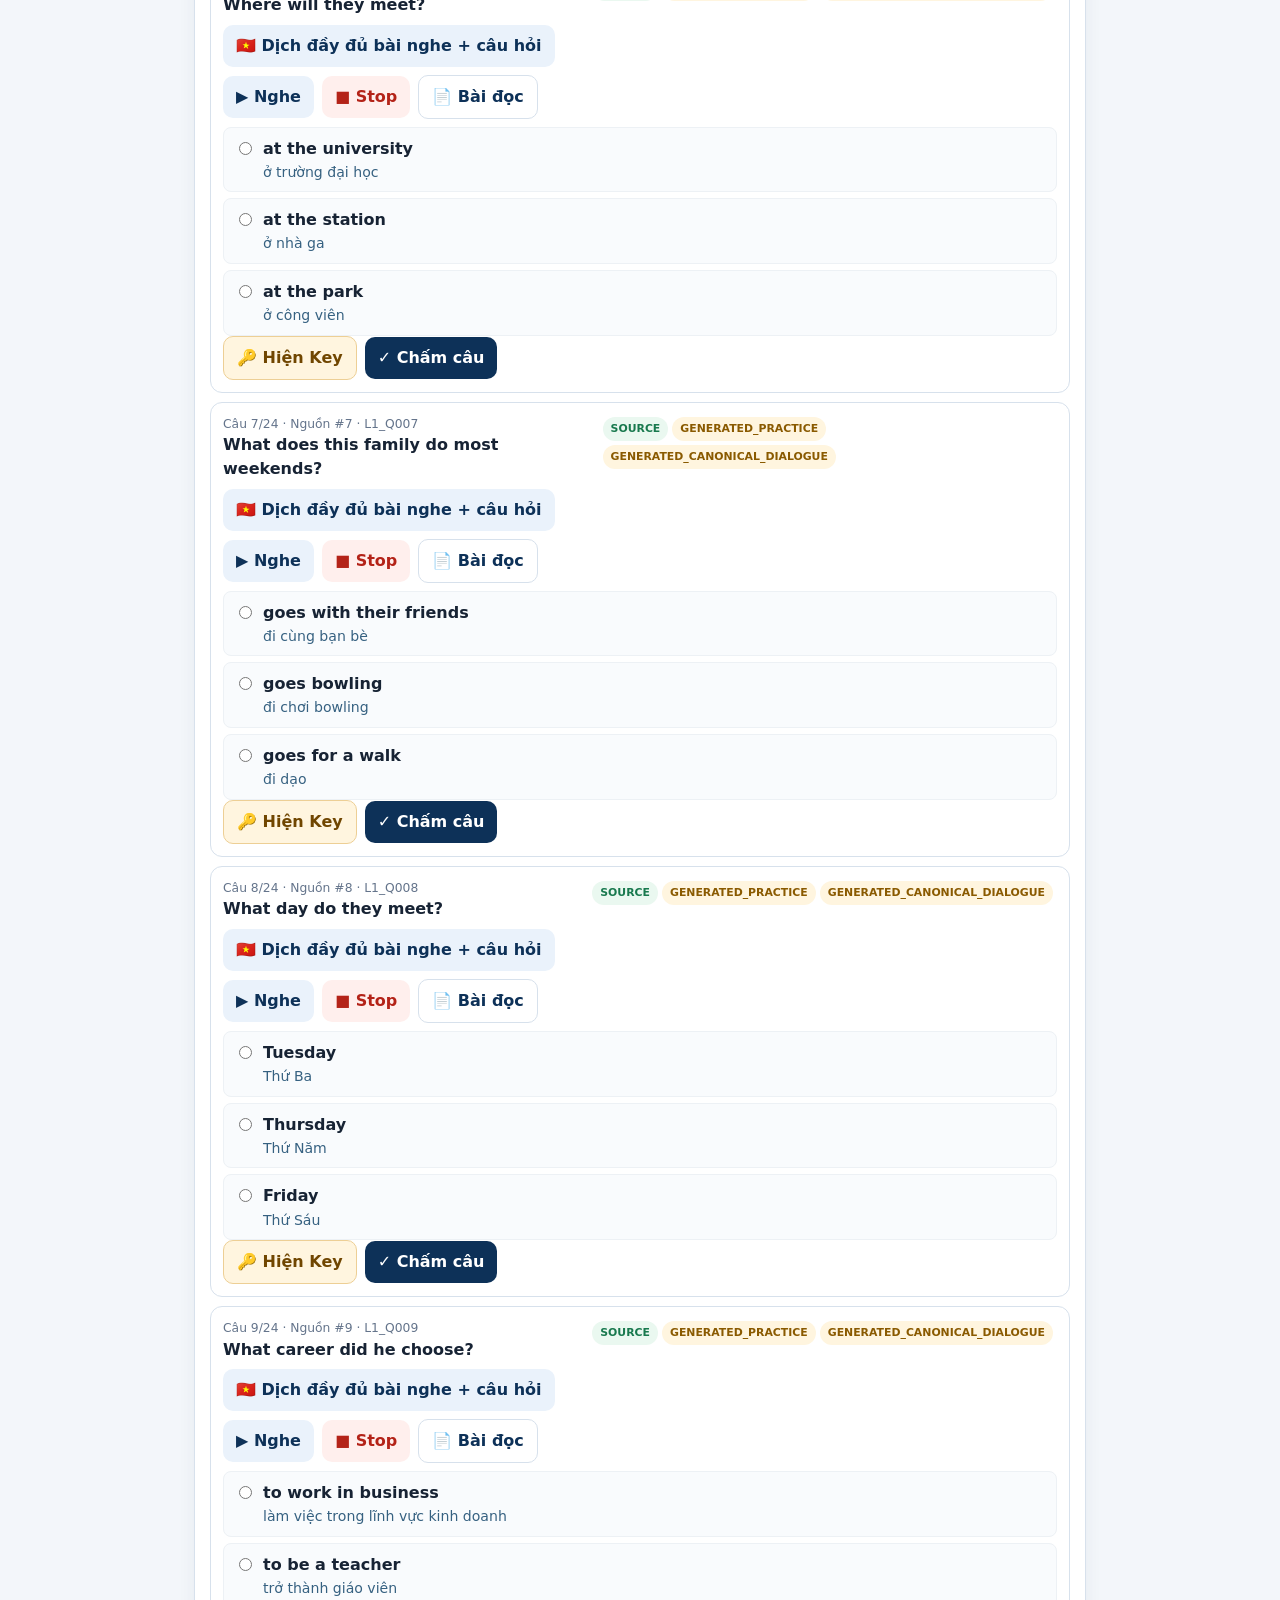
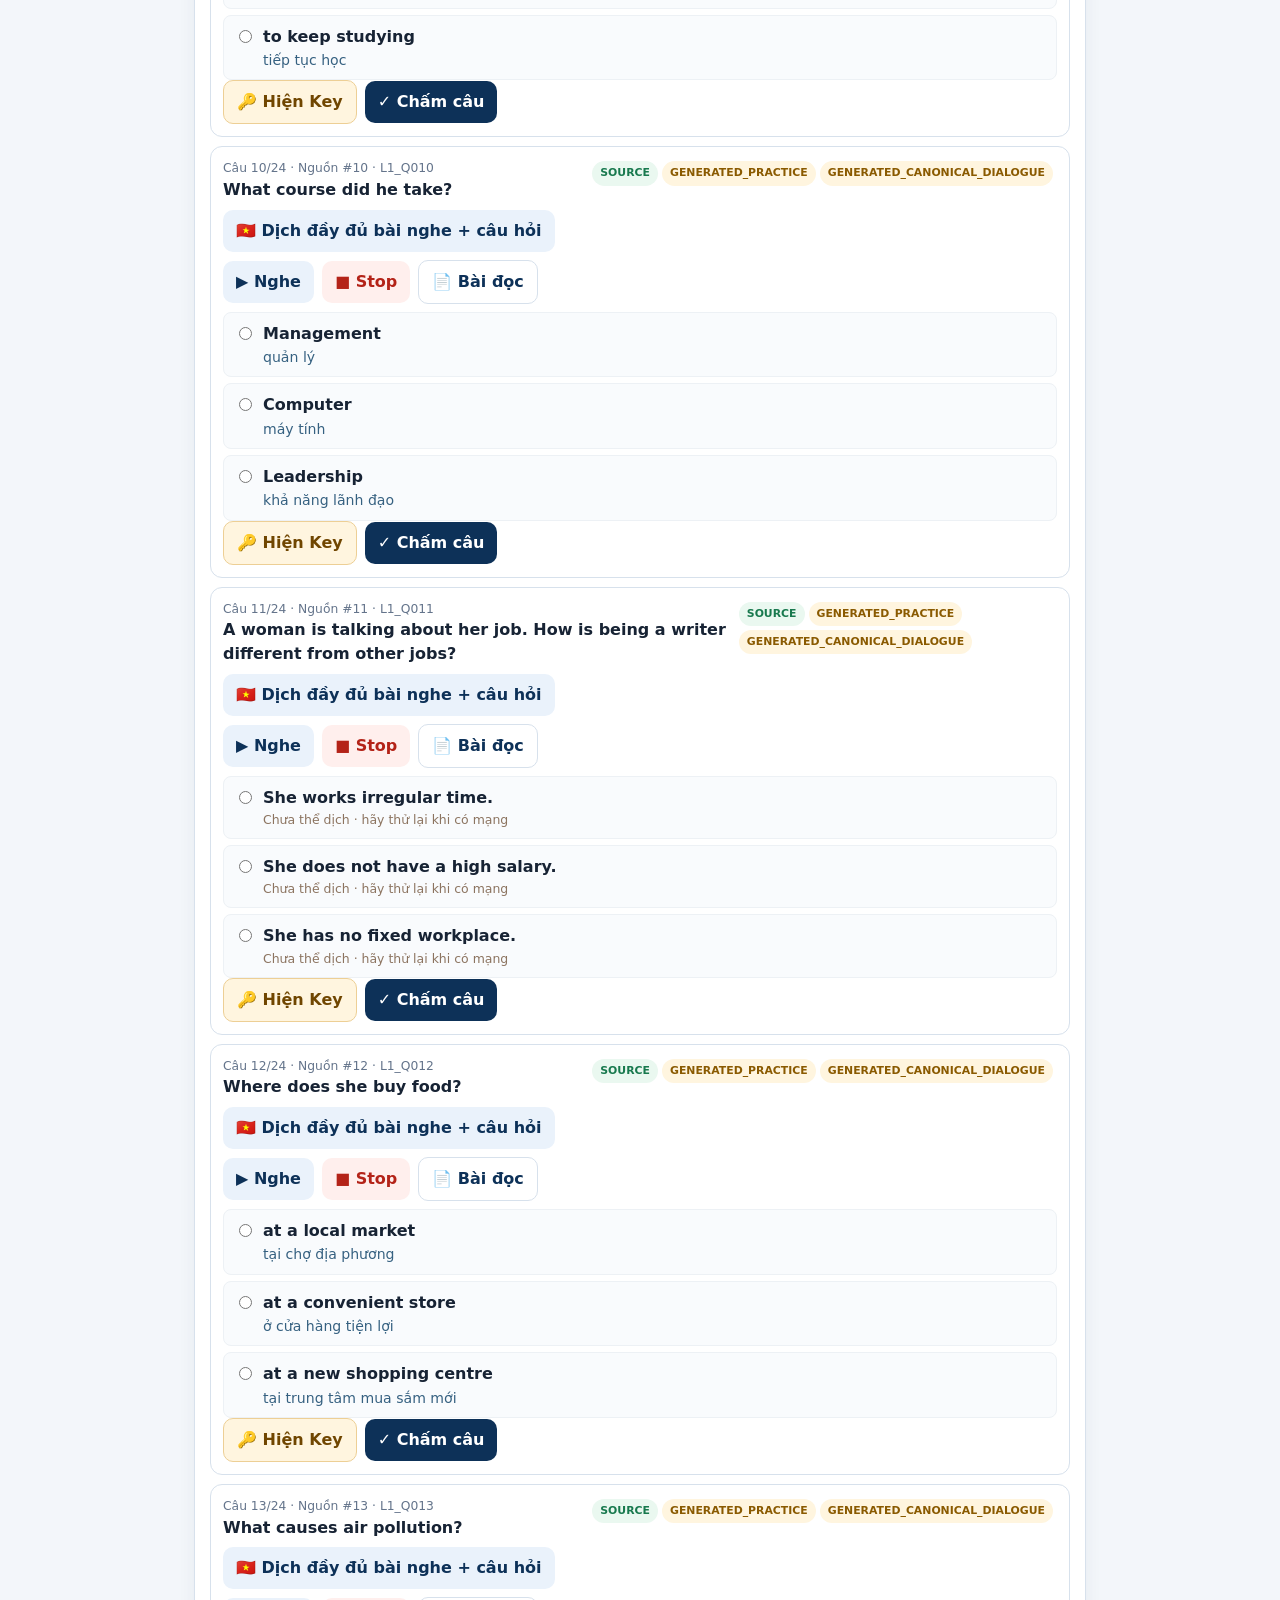
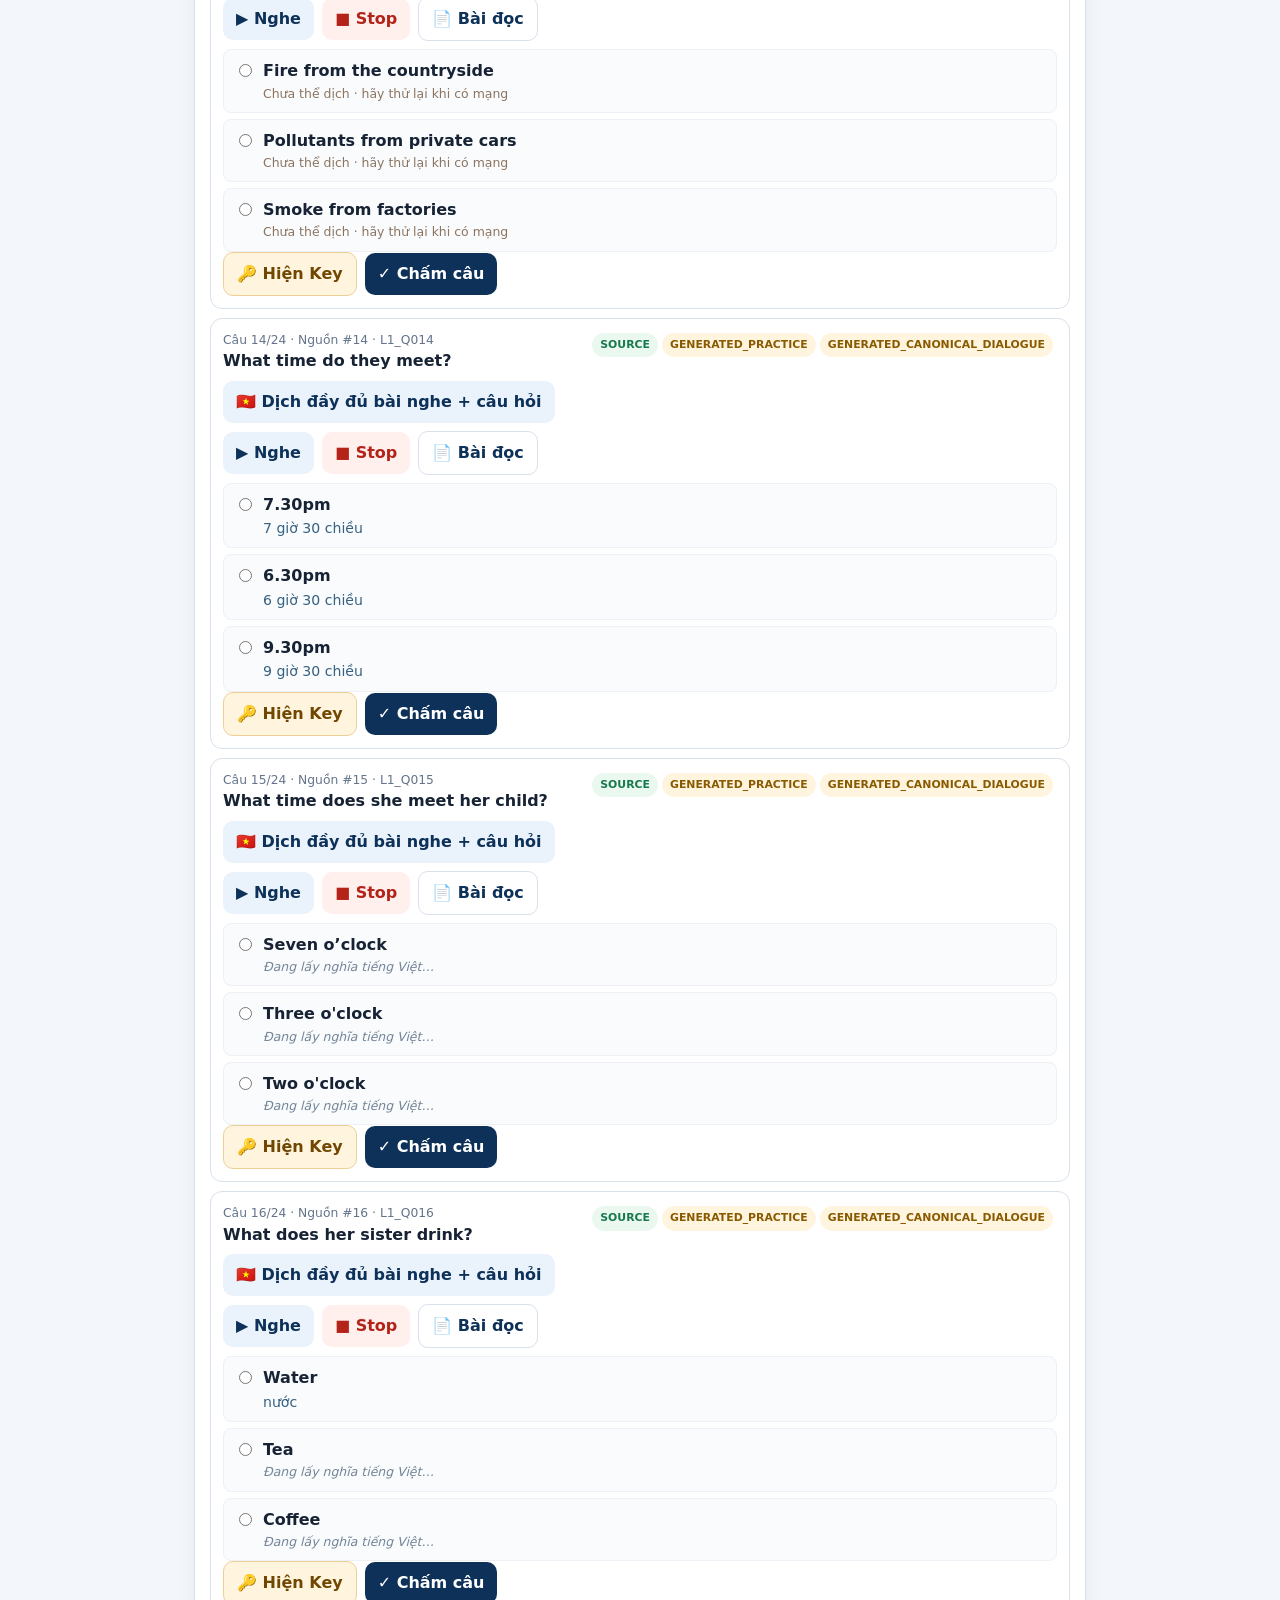
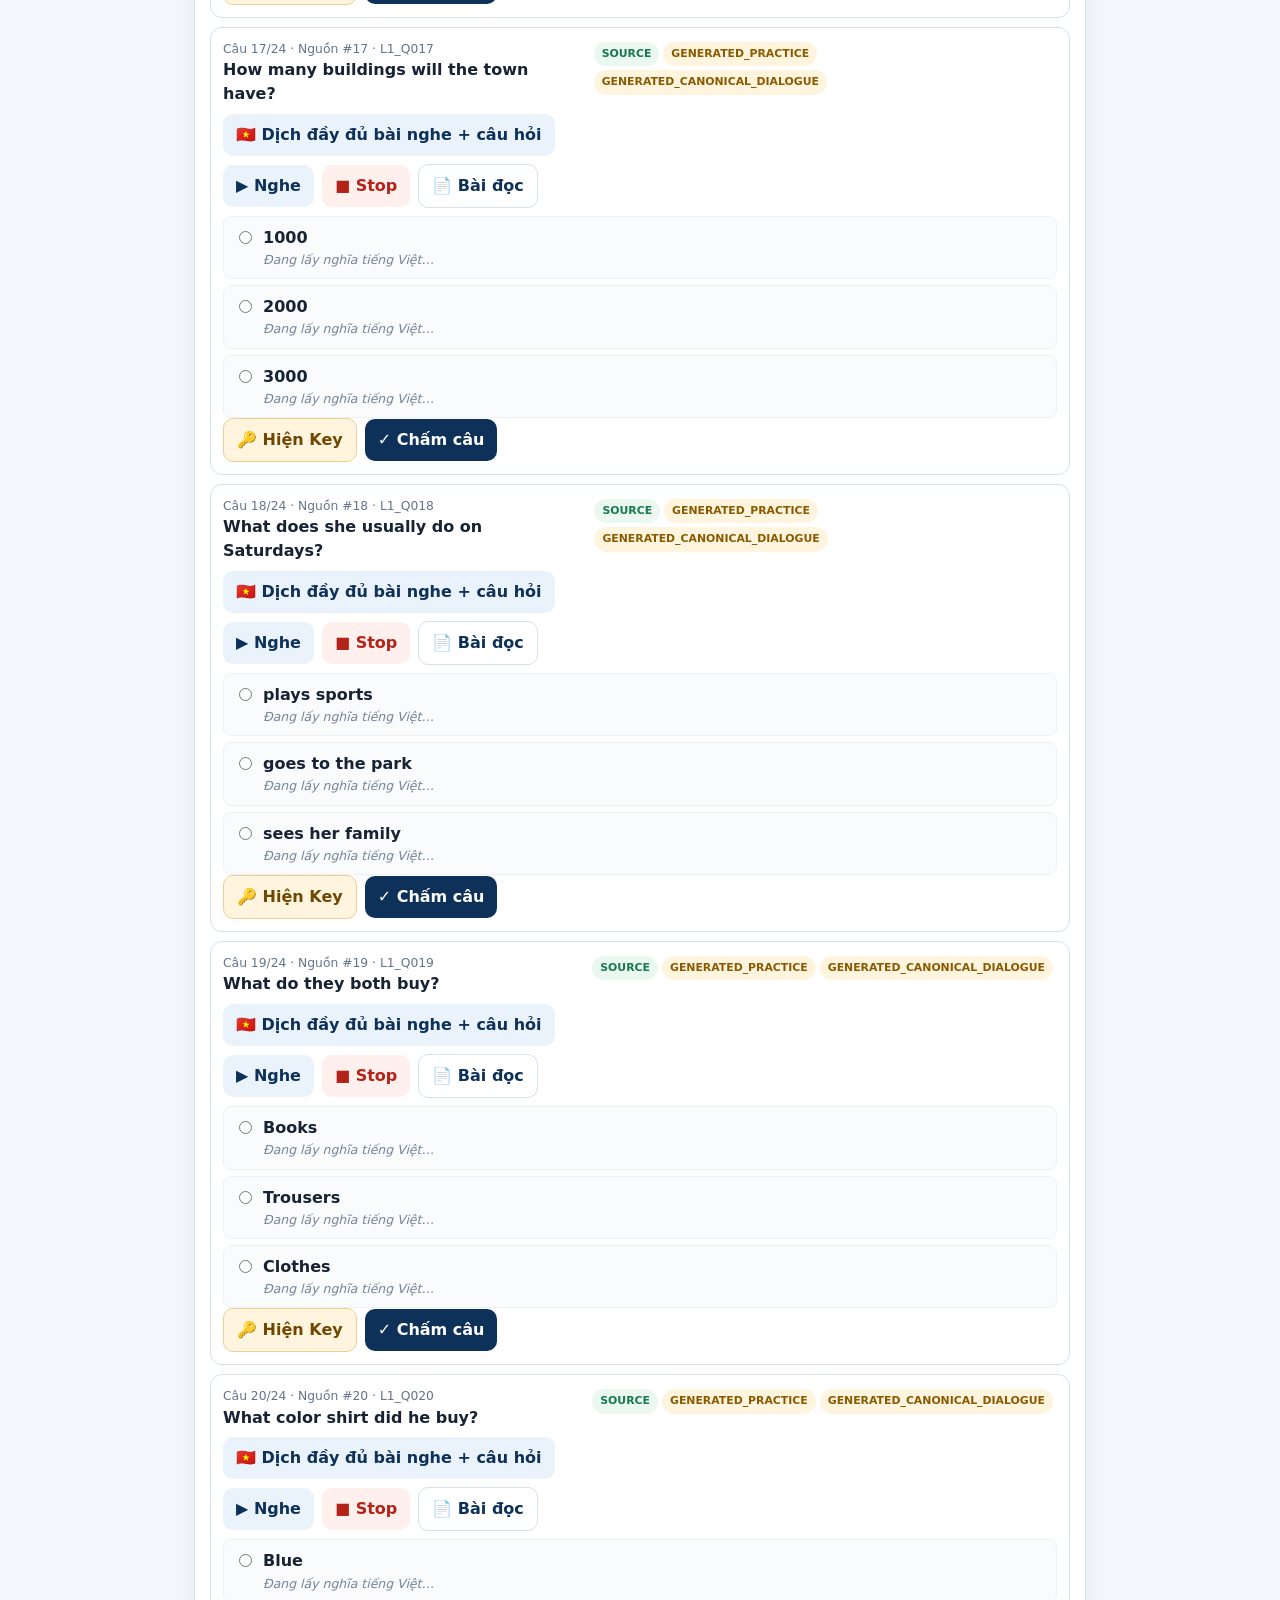
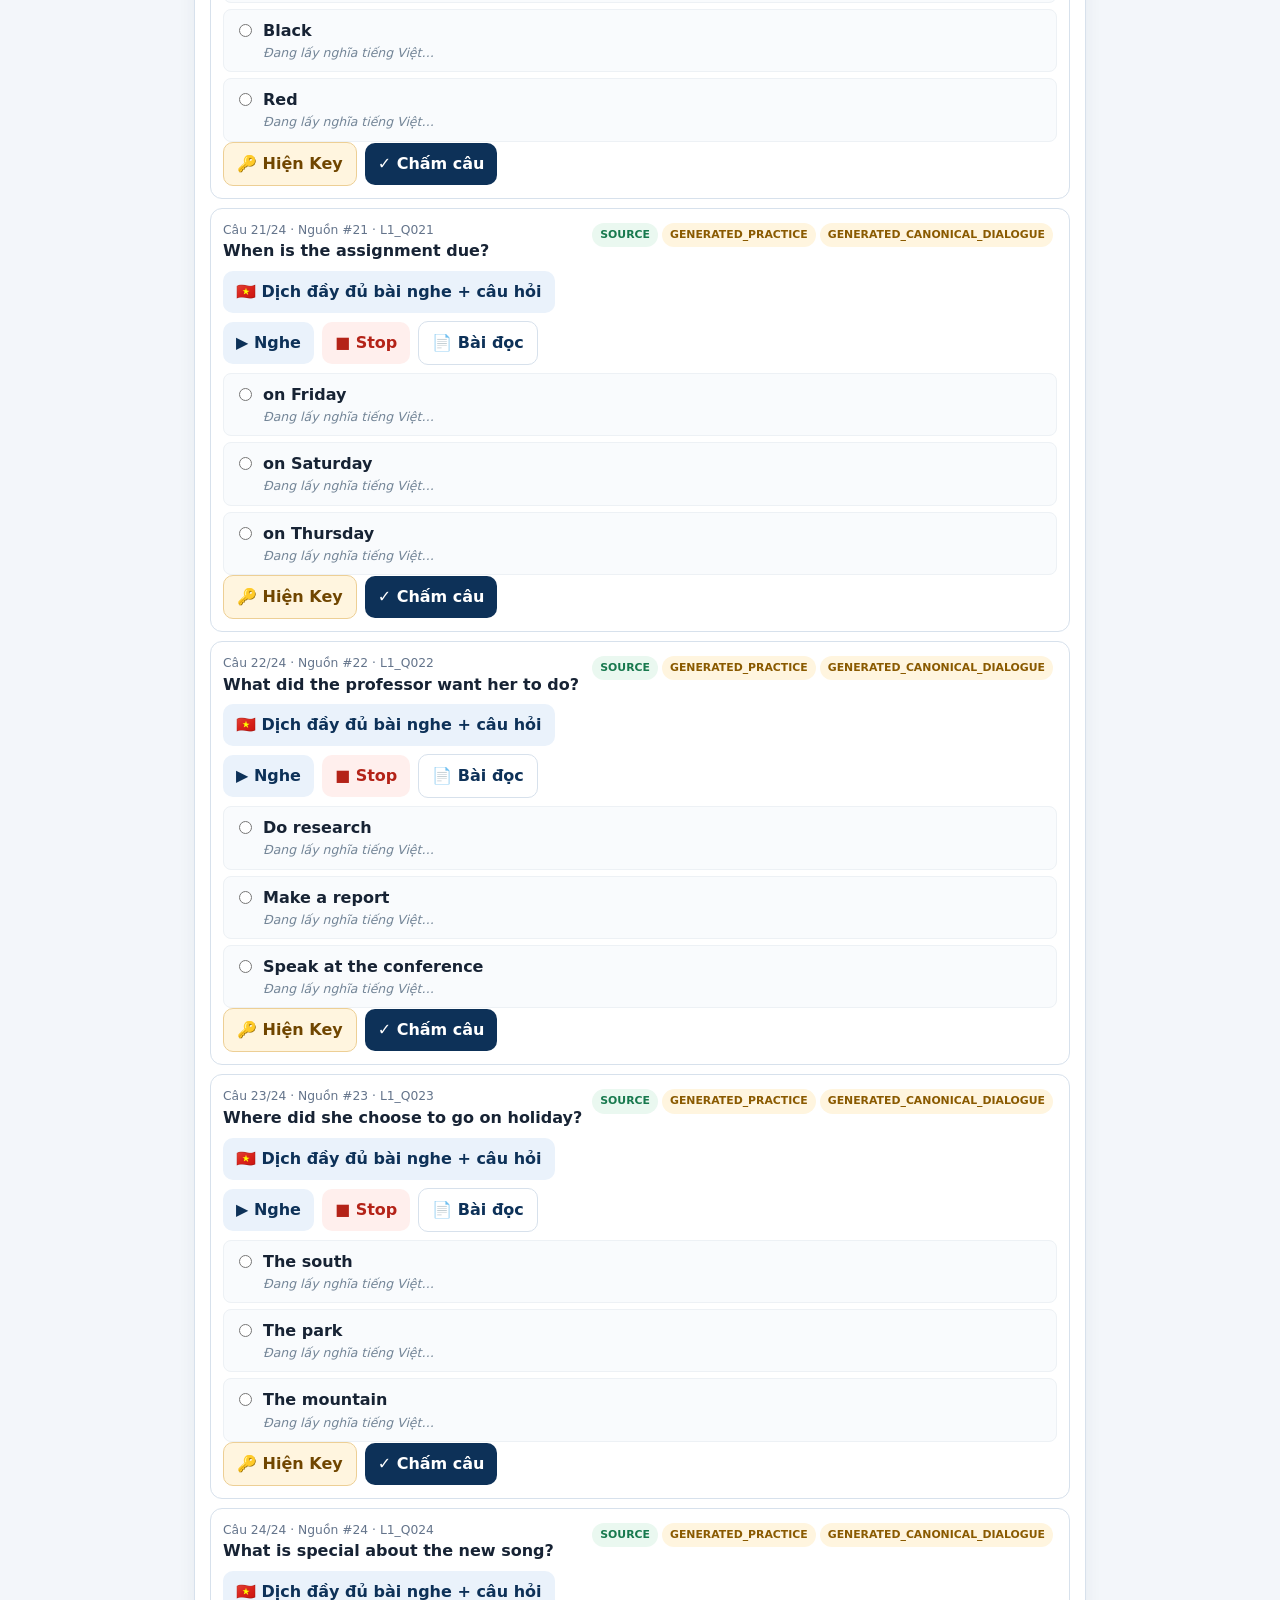
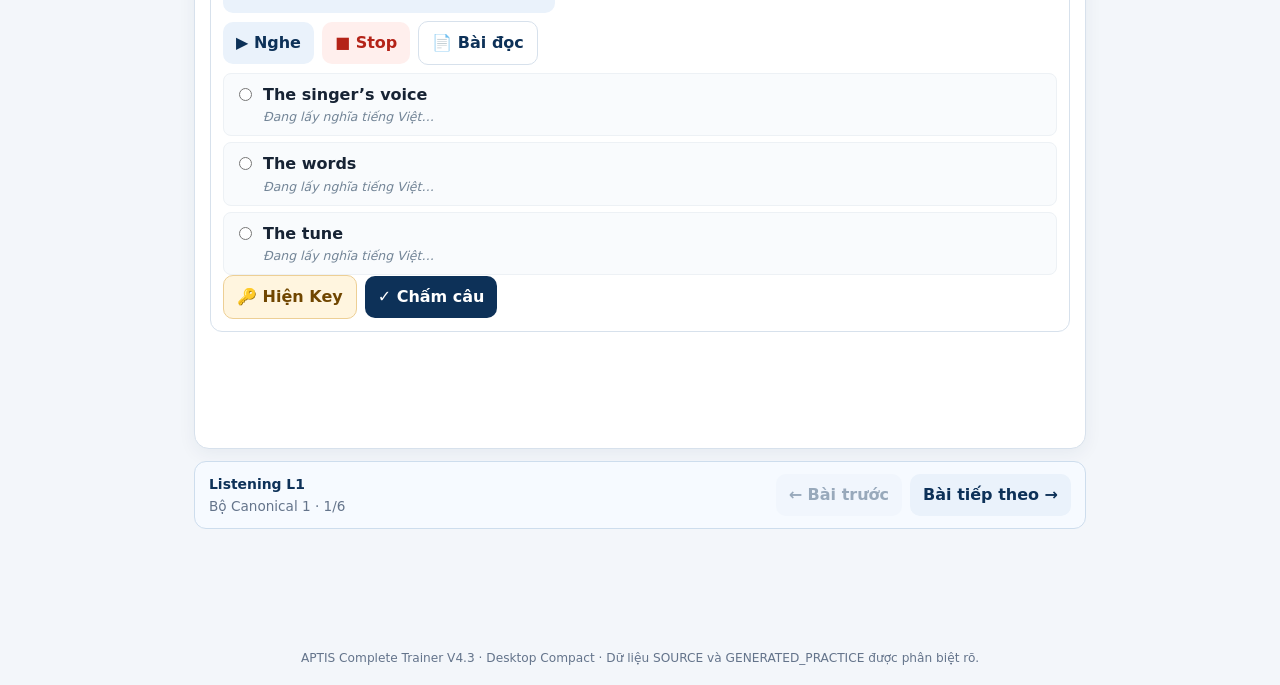
==== commit 8402e8f7: "Ver 4.3" ====
--- a/index.html
+++ b/index.html
@@ -4,12 +4,12 @@
 <meta charset="utf-8">
 <meta name="viewport" content="width=device-width,initial-scale=1,viewport-fit=cover">
 <meta name="theme-color" content="#0d3158">
-<title>APTIS Complete Trainer V4.2 · Punctuation Audit</title>
-<link rel="stylesheet" href="styles.css?v=4.2.0">
+<title>APTIS Complete Trainer V4.3 · Desktop Compact</title>
+<link rel="stylesheet" href="styles.css?v=4.3.0">
 </head>
 <body>
 <header class="topbar">
-  <div class="brand"><strong>APTIS Complete Trainer</strong><span>V4.1 · Listening L1 Canonical 143 + Reading · SOURCE + PRACTICE</span></div>
+  <div class="brand"><strong>APTIS Complete Trainer</strong><span>V4.3 · Listening L1 Canonical 143 + Reading · SOURCE + PRACTICE</span></div>
   <nav class="navscroll" aria-label="Main navigation">
     <button class="navbtn active" data-view="practice">Ôn tập</button>
     <button class="navbtn" data-view="keycode">🧠 Smart Key-Code</button>
@@ -20,7 +20,7 @@
   </nav>
 </header>
 <main id="app"></main>
-<footer>APTIS Complete Trainer V4.2 · Punctuation Audit · Dữ liệu SOURCE và GENERATED_PRACTICE được phân biệt rõ.</footer>
+<footer>APTIS Complete Trainer V4.3 · Desktop Compact · Dữ liệu SOURCE và GENERATED_PRACTICE được phân biệt rõ.</footer>
 <script src="default_data.js?v=4.2.0"></script>
 <script src="reading_practice_data.js?v=4.2.0"></script>
 <script src="reading_vi_data.js?v=4.2.0"></script>
--- a/styles.css
+++ b/styles.css
@@ -135,3 +135,32 @@
 /* V4.1: keep A/B/C markers unbroken beside bilingual answers */
 label.option.bilingual-option > b{white-space:nowrap;flex:0 0 22px;min-width:22px;text-align:left;overflow-wrap:normal}
 label.option.bilingual-option > .option-text-stack{min-width:0;flex:1 1 0}
+
+
+/* V4.3 · Desktop compact reading layout.
+   Restrict the study column on laptops; mobile <=780px keeps V4.1 styling.
+   Change --aptis-desktop-width to 860px or 980px if preferred. */
+@media (min-width: 781px) {
+  :root { --aptis-desktop-width: 920px; }
+  main#app {
+    width: 100%;
+    max-width: var(--aptis-desktop-width);
+    margin-left: auto;
+    margin-right: auto;
+    padding: 16px 14px 90px;
+  }
+  /* The navigation bar can remain wider than the reading column. */
+  .topbar {
+    padding-left: max(16px, calc((100vw - 1120px) / 2));
+    padding-right: max(16px, calc((100vw - 1120px) / 2));
+    gap: 10px;
+  }
+  .topbar .navscroll { min-width: 0; flex: 1 1 auto; }
+  .topbar .brand { flex: 0 0 auto; }
+  .topbar .navbtn { padding: 8px 10px; }
+}
+@media (min-width: 781px) and (max-width: 960px) {
+  .topbar { flex-wrap: wrap; }
+  .topbar .brand { max-width: 100%; white-space: normal; }
+  .topbar .navscroll { flex-basis: 100%; }
+}
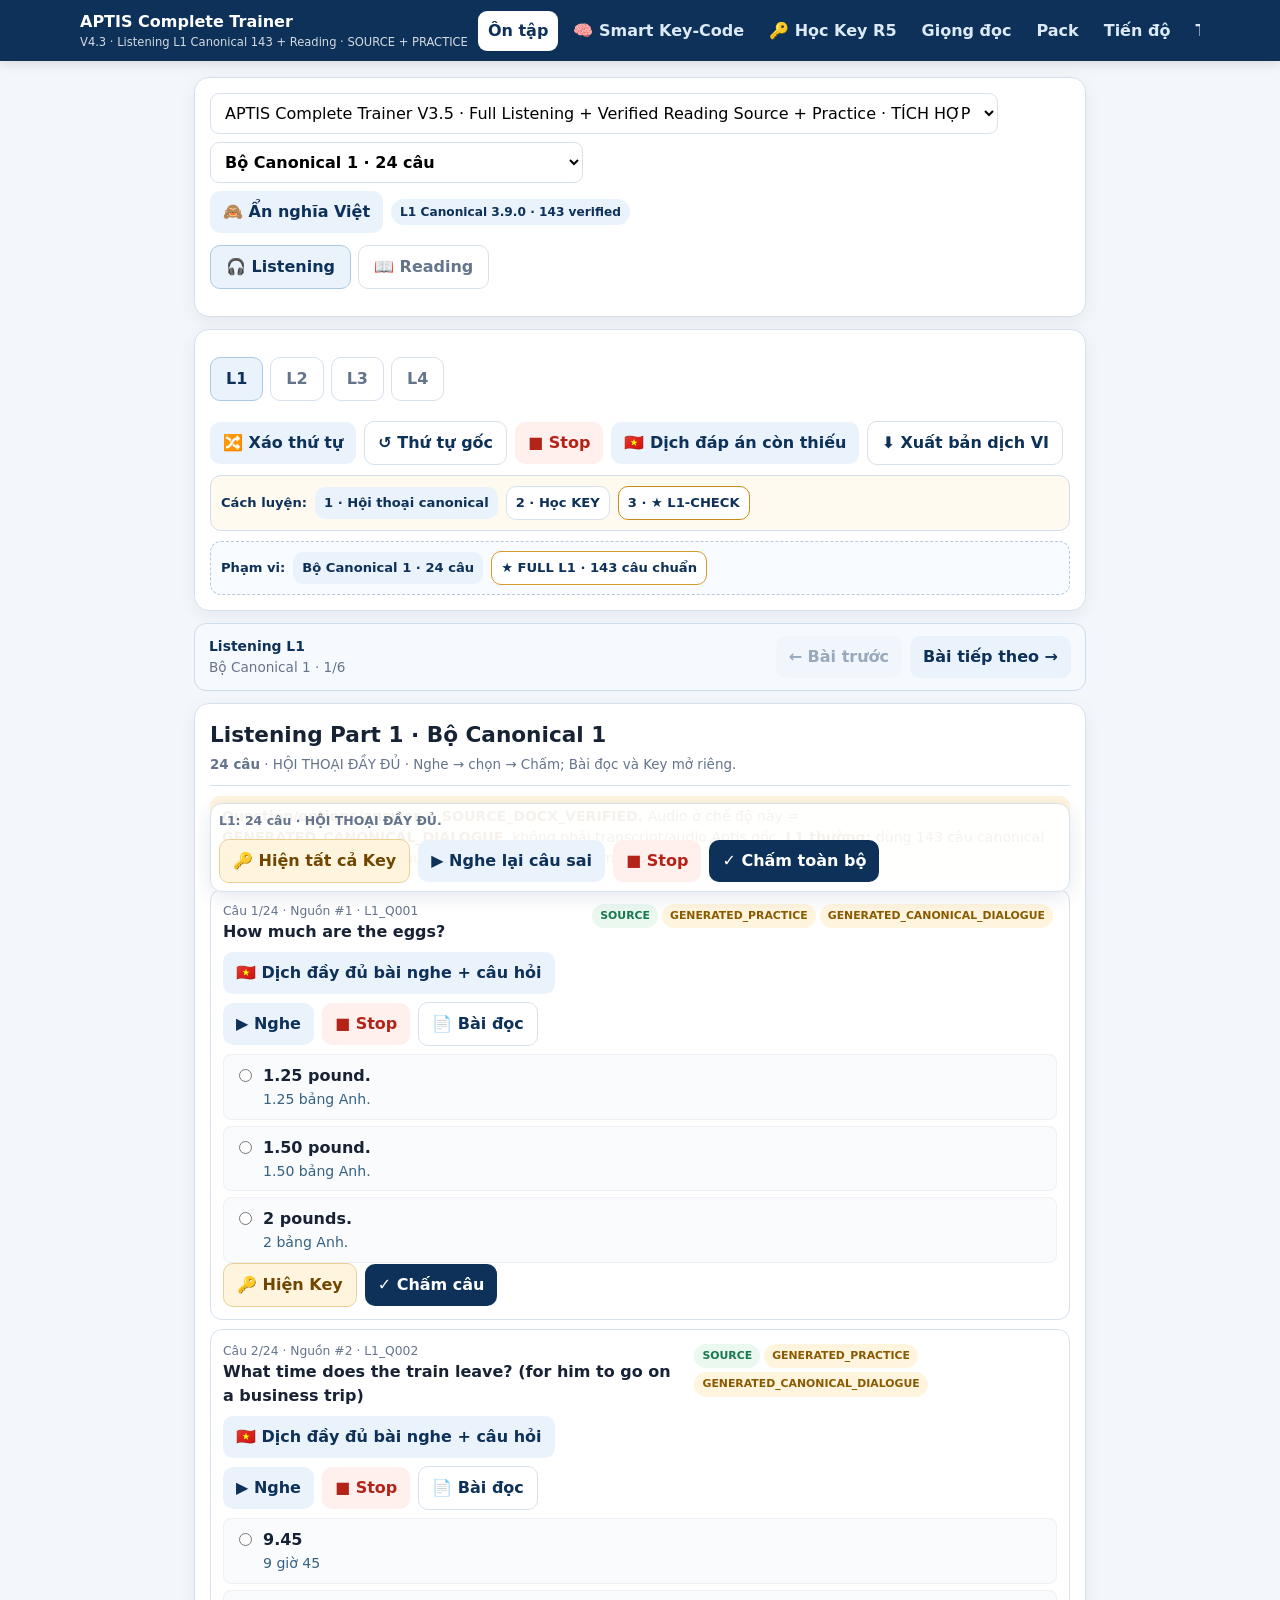
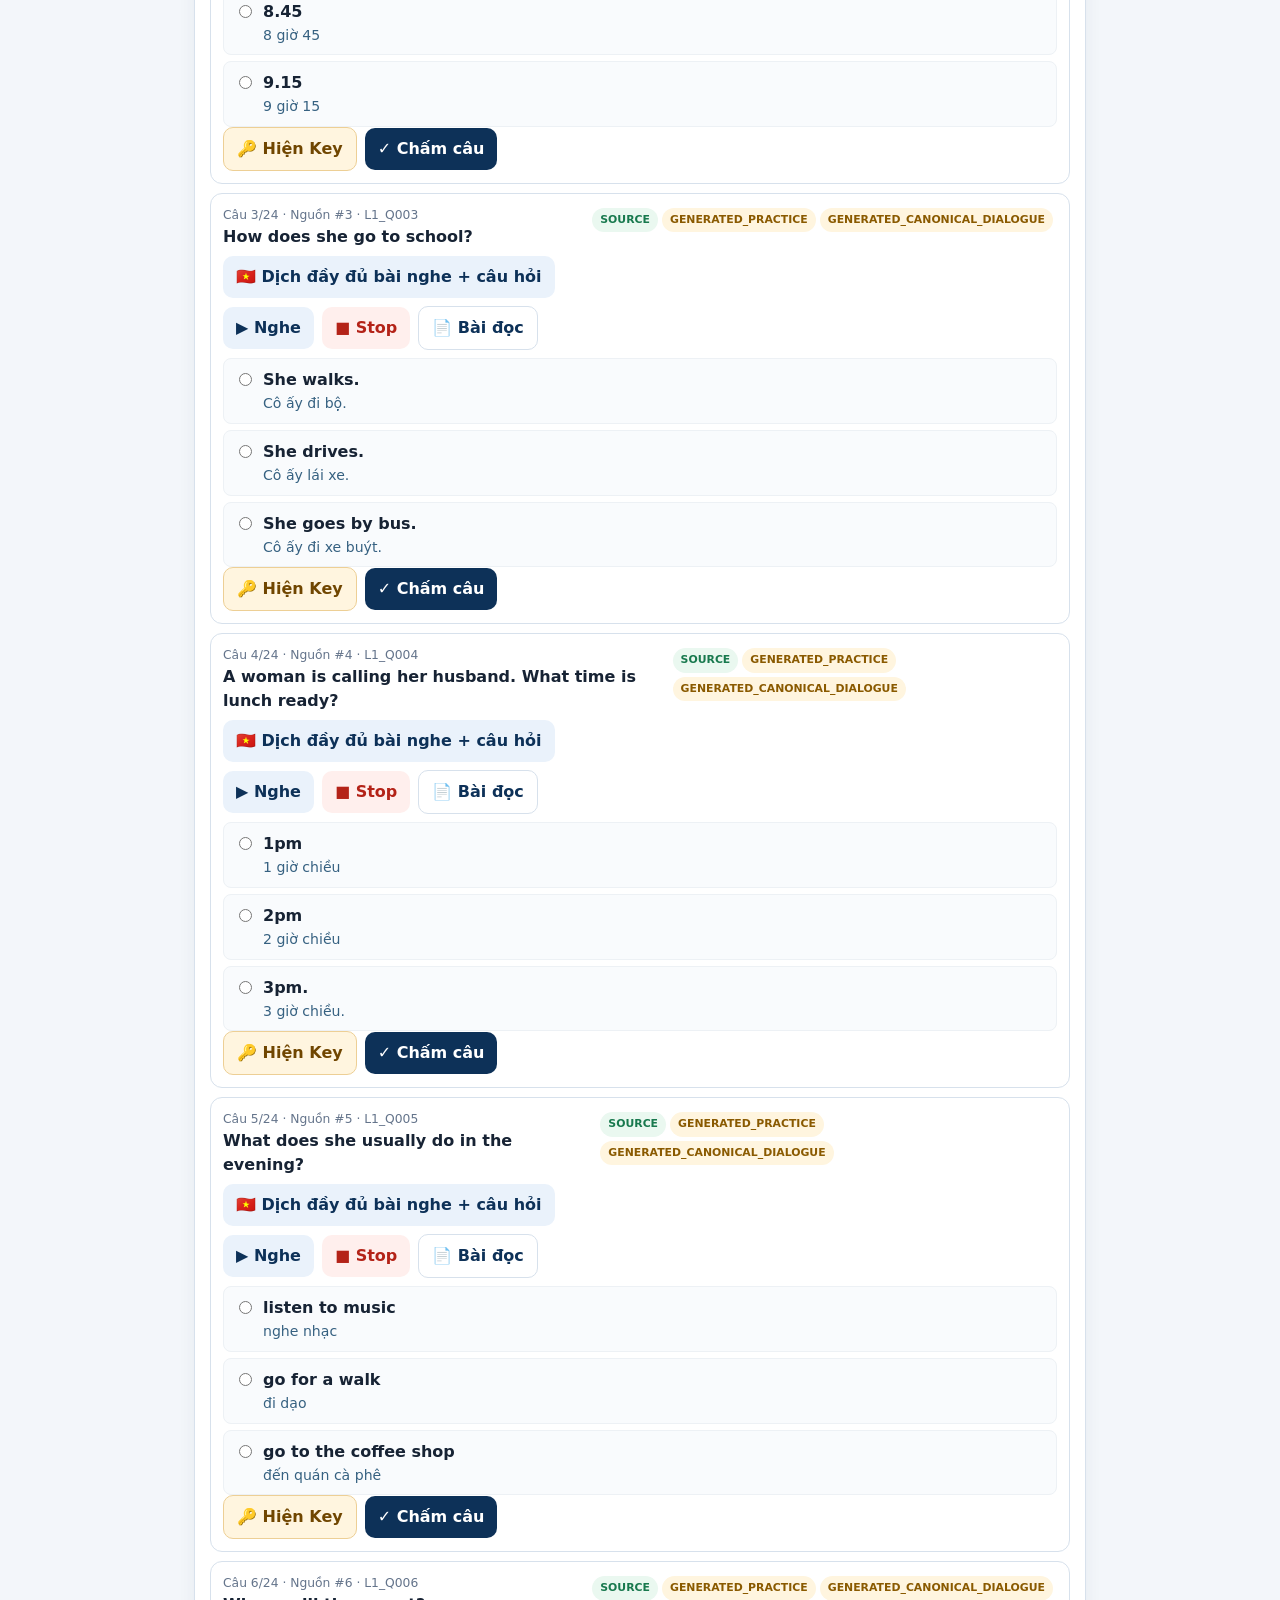
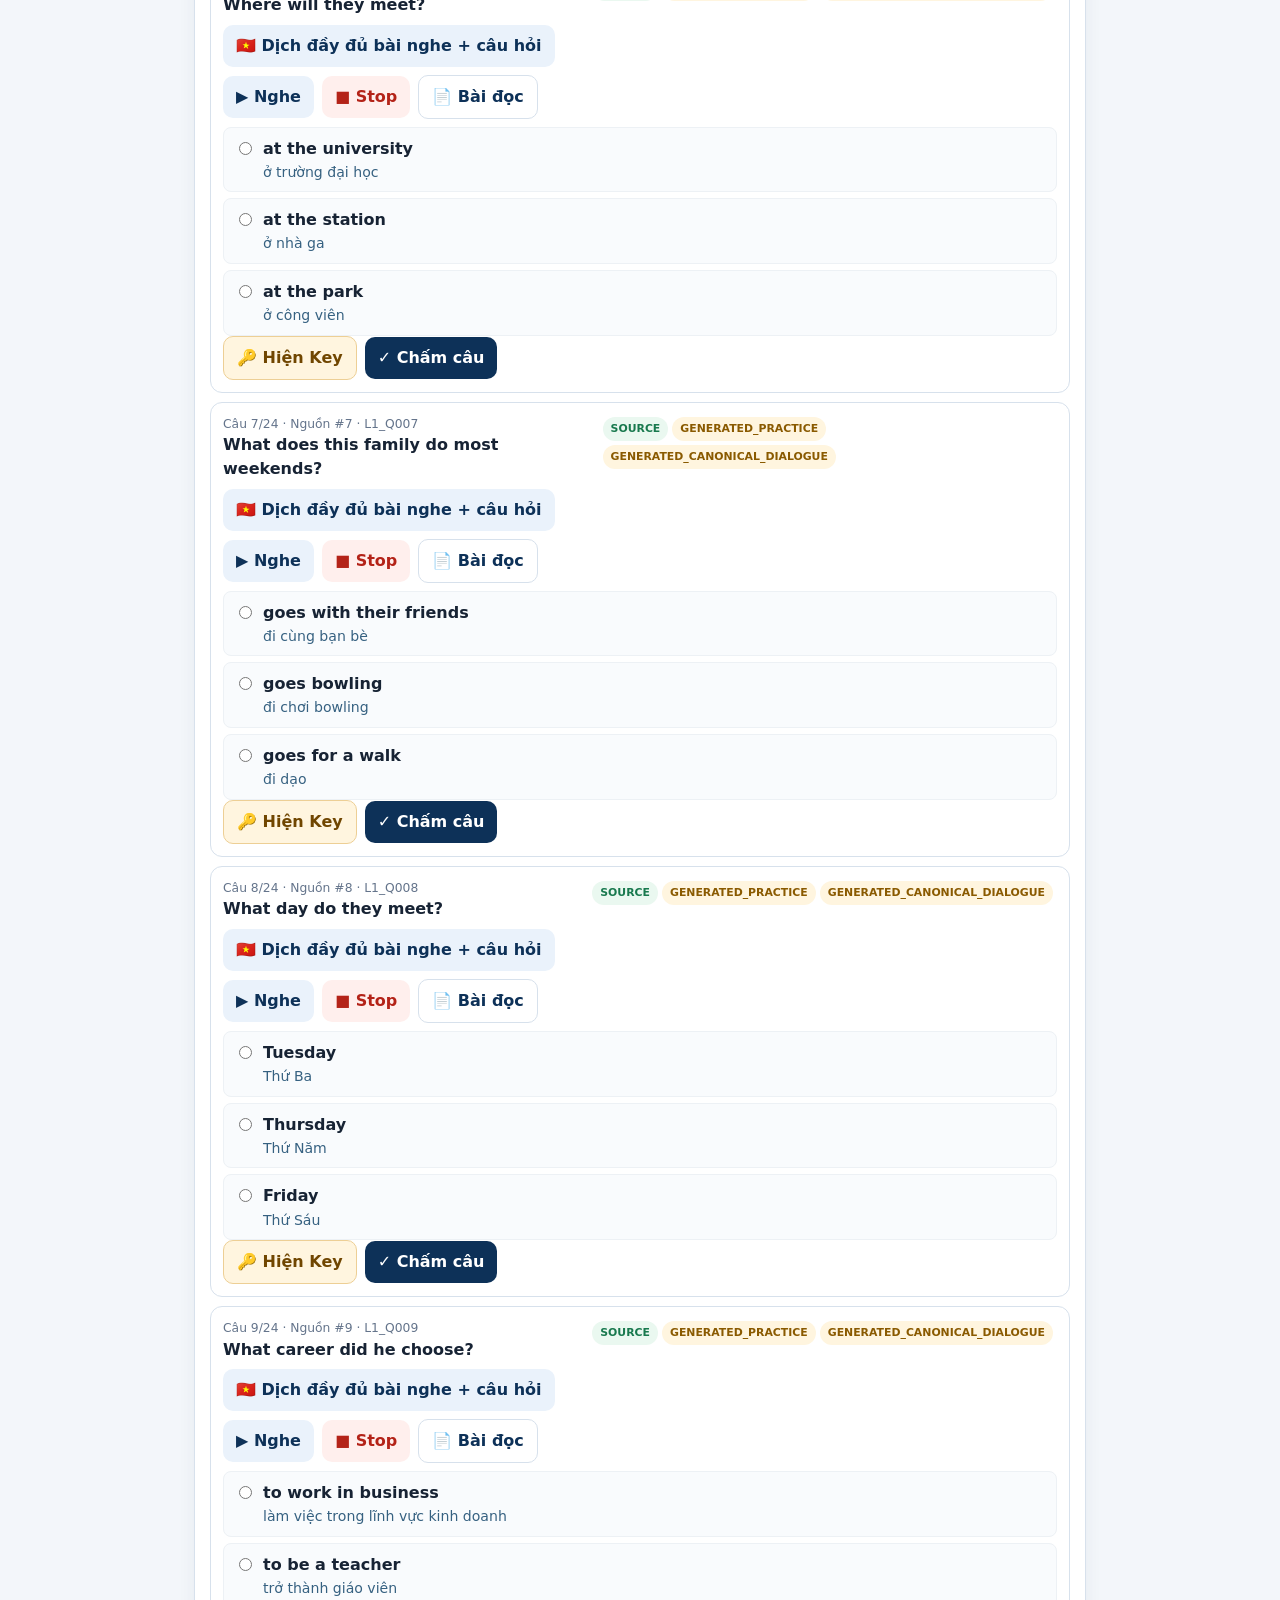
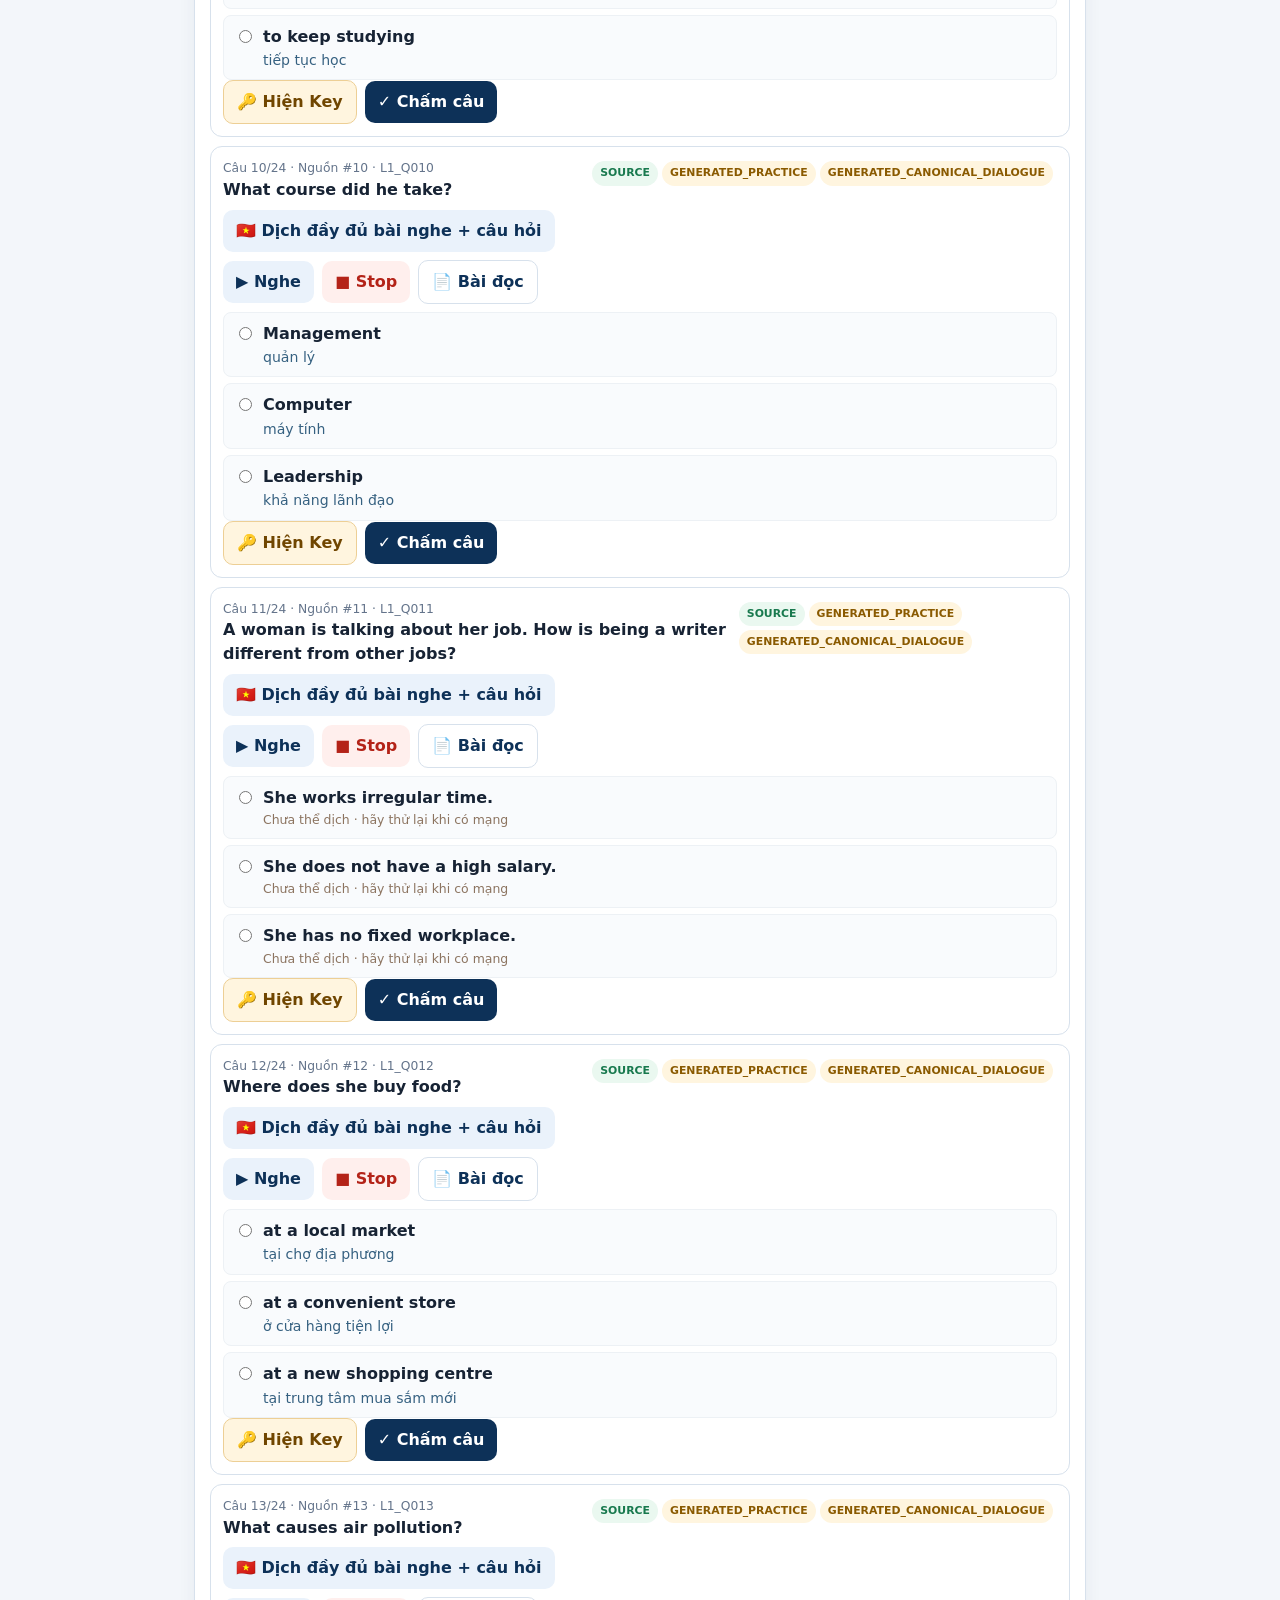
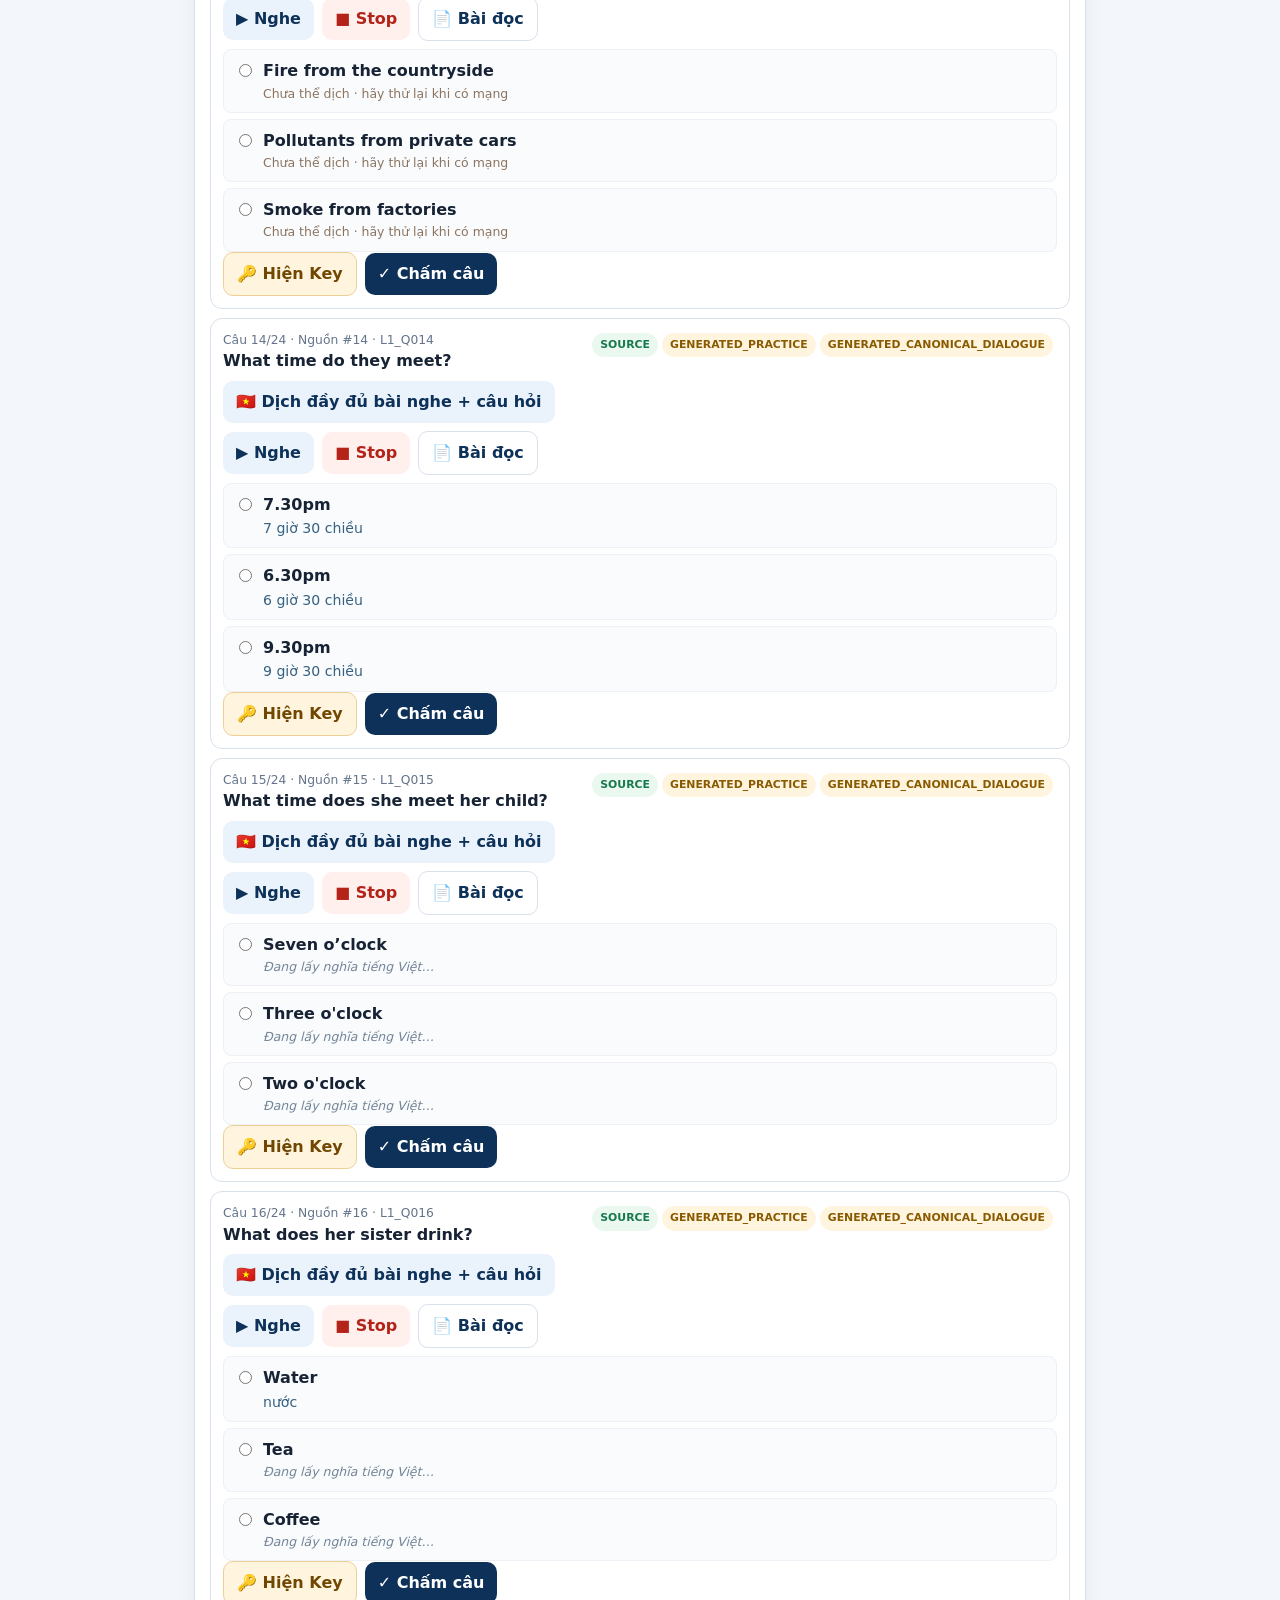
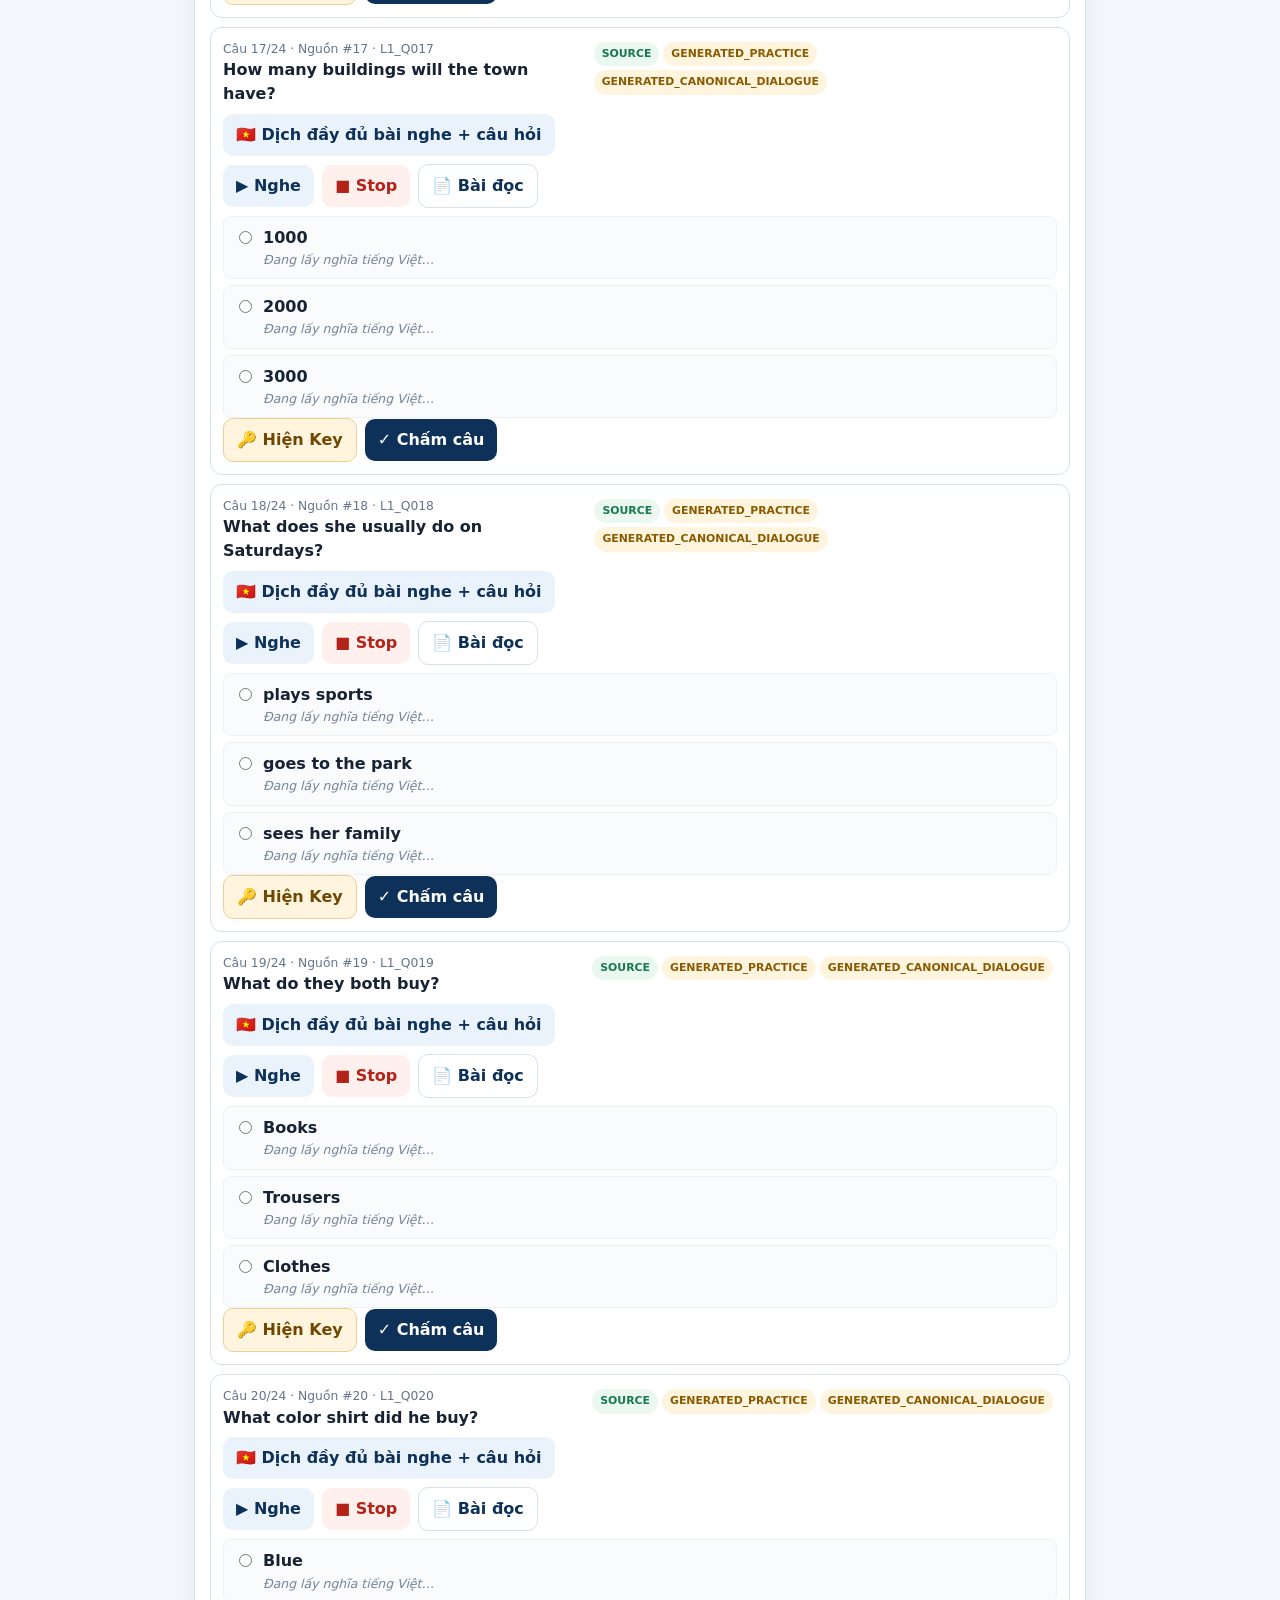
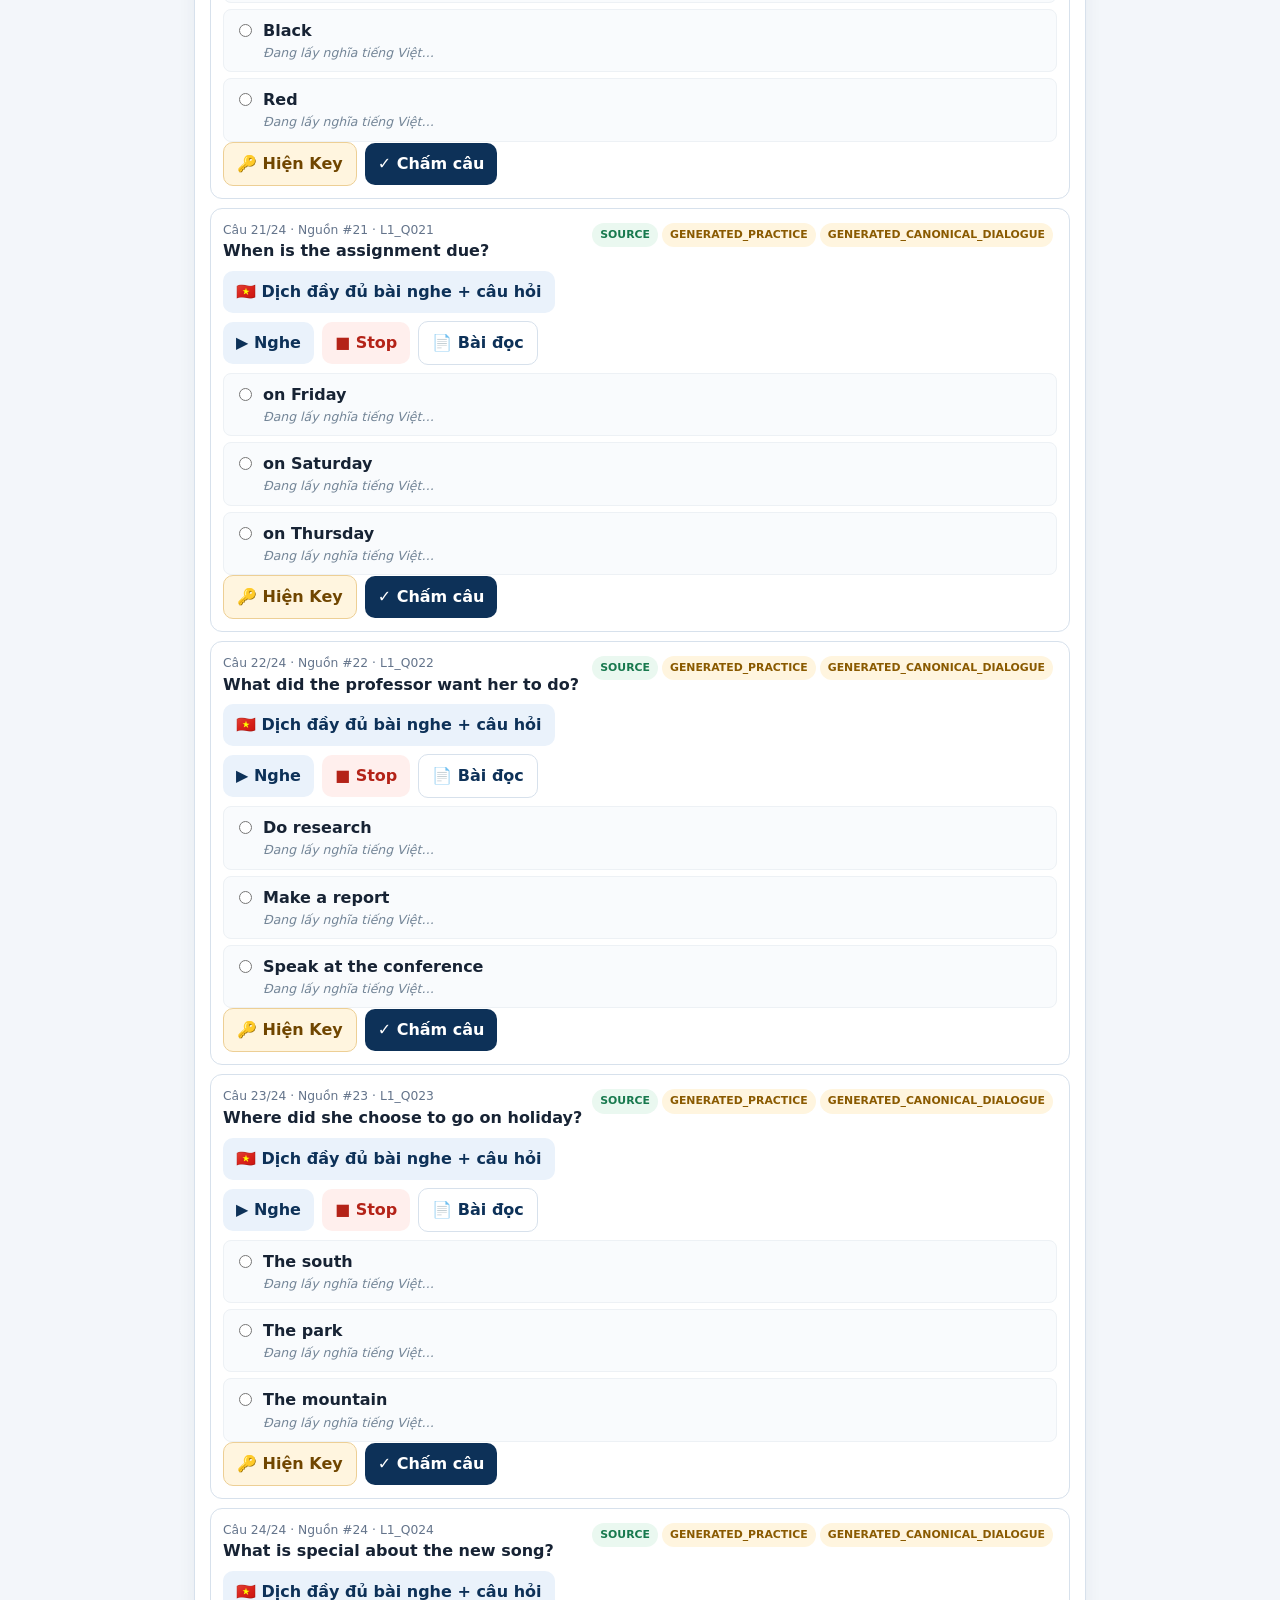
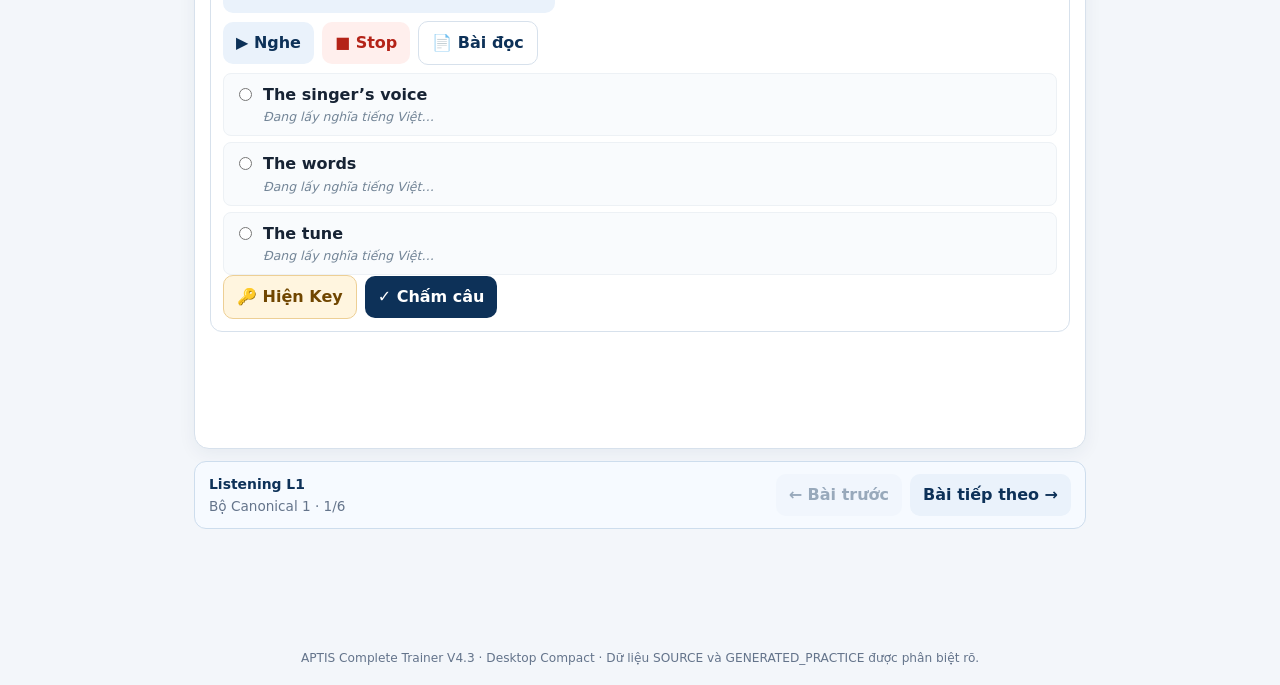
==== commit bbcd6fb6: "HocKey" ====
--- a/index.html
+++ b/index.html
@@ -5,7 +5,7 @@
 <meta name="viewport" content="width=device-width,initial-scale=1,viewport-fit=cover">
 <meta name="theme-color" content="#0d3158">
 <title>APTIS Complete Trainer V4.3 · Desktop Compact</title>
-<link rel="stylesheet" href="styles.css?v=4.3.0">
+<link rel="stylesheet" href="styles.css?v=4.3.1-r5key">
 </head>
 <body>
 <header class="topbar">
@@ -13,6 +13,7 @@
   <nav class="navscroll" aria-label="Main navigation">
     <button class="navbtn active" data-view="practice">Ôn tập</button>
     <button class="navbtn" data-view="keycode">🧠 Smart Key-Code</button>
+    <button class="navbtn" data-view="r5keys">🔑 Học Key R5</button>
     <button class="navbtn" data-view="voices">Giọng đọc</button>
     <button class="navbtn" data-view="packs">Pack</button>
     <button class="navbtn" data-view="progress">Tiến độ</button>
@@ -30,6 +31,7 @@
 <script src="listening_vi_data.js?v=4.2.0"></script>
 <script src="listening_translate.js?v=4.2.0"></script>
 <script src="option_vi.js?v=4.2.0"></script>
-<script src="app.js?v=4.2.0"></script>
+<script src="r5_key_trainer.js?v=1.0.0"></script>
+<script src="app.js?v=4.3.1-r5key"></script>
 </body>
 </html>
--- a/styles.css
+++ b/styles.css
@@ -164,3 +164,91 @@
   .topbar .brand { max-width: 100%; white-space: normal; }
   .topbar .navscroll { flex-basis: 100%; }
 }
+
+
+/* Reading Part 5 KEY-only memorisation section. Prefixed styles do not affect old views. */
+#r5-key-trainer{max-width:920px;margin:auto}
+.r5km-top .head h2{margin:0 0 5px}
+.r5km-summary{display:flex;gap:8px;flex-wrap:wrap;margin:5px 0 15px}
+.r5km-summary>span{border:1px solid #d7e1ec;border-radius:10px;padding:7px 12px;font-size:.8rem;background:#f8fbff}
+.r5km-summary b{font-size:1rem;color:var(--navy)}
+.r5km-topic-picker{display:grid;grid-template-columns:repeat(3,minmax(0,1fr));gap:9px}
+.r5km-topic{display:flex;flex-direction:column;align-items:flex-start;gap:5px;text-align:left;border:1px solid #cbd8e6;border-radius:11px;background:#fff;padding:10px 12px;color:var(--navy);min-width:0}
+.r5km-topic:hover{background:#f5faff}
+.r5km-topic.active{background:var(--bluebg);border-color:#5894cb;box-shadow:inset 0 0 0 1px #5894cb}
+.r5km-topic-number{font-size:.7rem;color:#64748b;font-weight:800}
+.r5km-topic strong{font-size:.81rem;line-height:1.4;overflow-wrap:anywhere}
+.r5km-topic small{color:#486380;font-size:.7rem}
+.r5km-selected{display:flex;flex-direction:column;gap:3px;padding:10px 0;margin:12px 0 3px;border-top:1px solid var(--line)}
+.r5km-selected>b{color:var(--navy);font-size:1.05rem}
+.r5km-selected>small{color:#64748b;margin-top:3px}
+.r5km-vi{font-size:.86rem;color:#346388;line-height:1.55}
+.r5km-options{display:flex;align-items:center;flex-wrap:wrap;gap:10px;margin-top:4px}
+.r5km-modes{margin:8px 0 12px}
+.r5km-section-head{display:flex;justify-content:space-between;align-items:flex-start;gap:12px;flex-wrap:wrap;margin-bottom:12px}
+.r5km-section-head h3{margin:0 0 4px;color:var(--navy);font-size:1.12rem}
+.r5km-section-head .sub{max-width:600px}
+.r5km-chain{display:flex;flex-wrap:wrap;align-items:center;gap:8px;padding:13px 11px;background:#f5faff;border:1px dashed #b5cce0;border-radius:12px;margin:12px 0 14px}
+.r5km-chain-item{display:inline-flex;align-items:center;gap:5px;font-size:.86rem;font-weight:800;color:#173d66;white-space:normal}
+.r5km-chain-item>b{width:20px;height:20px;border-radius:50%;background:#d7e9fa;text-align:center;font-size:.74rem;line-height:20px}
+.r5km-chain-arrow{padding-left:2px;color:#708baa}
+.r5km-steps{display:grid;gap:8px}
+.r5km-step{display:grid;grid-template-columns:34px minmax(0,1fr) auto;gap:10px;align-items:center;border:1px solid var(--line);border-radius:11px;padding:11px;background:#fff}
+.r5km-step-num{width:32px;height:32px;border-radius:50%;background:#eaf2fb;display:grid;place-items:center;font-weight:950;color:var(--navy)}
+.r5km-step-body{min-width:0;display:flex;flex-direction:column;gap:3px}
+.r5km-word{display:flex;align-items:center;gap:10px;flex-wrap:wrap}
+.r5km-word strong{color:#115e4b;font-size:1.04rem}
+.r5km-meaning{font-size:.78rem;color:#64748b}
+.r5km-known{font-size:.71rem;color:#18794e;background:#eaf8f0;border-radius:999px;padding:2px 7px;font-weight:800}
+.r5km-heading{font-size:.93rem;font-weight:750;color:#27384a;line-height:1.48}
+.r5km-covered{font-size:.78rem;color:#64748b;font-style:italic}
+.r5km-bottom-actions,.r5km-quiz-actions{display:flex;gap:8px;justify-content:flex-end;flex-wrap:wrap;margin-top:15px;padding-top:13px;border-top:1px solid var(--line)}
+.r5km-direction{display:flex;gap:7px;flex-wrap:wrap;margin:8px 0 12px}
+.r5km-card-count{text-align:center;font-size:.83rem;font-weight:850;color:#64748b;margin-bottom:7px}
+.r5km-flashcard{width:100%;display:flex;flex-direction:column;align-items:center;justify-content:center;gap:10px;min-height:265px;padding:20px;border:2px solid #aac5df;border-radius:15px;background:linear-gradient(180deg,#f5faff,#fff);color:var(--navy);text-align:center;overflow-wrap:anywhere}
+.r5km-flashcard.flipped{background:#f5fcf8;border-color:#86bba2}
+.r5km-flashcard .r5km-vi{color:#326a5e;font-size:.9rem}
+.r5km-card-prompt{text-transform:uppercase;letter-spacing:.06em;color:#617c99;font-size:.72rem;font-weight:900}
+.r5km-card-frontword{font-size:clamp(1.6rem,4.5vw,2.35rem);line-height:1.32}
+.r5km-card-backword{font-size:clamp(1.5rem,4vw,2.1rem);color:#16724d}
+.r5km-card-answer-en{font-size:1rem;line-height:1.5;font-weight:850;max-width:530px}
+.r5km-flip-hint{font-size:.76rem;color:#687d90;margin-top:7px}
+.r5km-card-controls{display:flex;gap:8px;flex-wrap:wrap;justify-content:space-between;margin-top:12px}
+.r5km-card-controls button{flex:1 1 auto}
+.r5km-card-controls button:disabled,.r5km-quiz-actions button:disabled{opacity:.46;cursor:not-allowed}
+.r5km-slots{display:grid;grid-template-columns:repeat(7,minmax(0,1fr));gap:7px;margin:10px 0 18px}
+.r5km-slot{min-height:97px;border:1px dashed #9eb9d3;border-radius:10px;background:#f8fbff;display:flex;flex-direction:column;justify-content:center;align-items:center;gap:5px;padding:9px 4px;color:#506b84;overflow-wrap:anywhere;text-align:center}
+.r5km-slot.filled{border:1px solid #6f9ec7;background:#eaf2fb;color:#123d65}
+.r5km-slot.correct{border:2px solid #25815d;background:#eaf8f0;color:#176c46}
+.r5km-slot.wrong{border:2px solid #bd4035;background:#fff0ee;color:#a72a20}
+.r5km-slot:disabled{cursor:default;opacity:1}
+.r5km-slot-index{font-size:.75rem;font-weight:950;background:#d5e7f5;border-radius:50%;width:22px;height:22px;line-height:22px}
+.r5km-slot strong{font-size:.77rem;line-height:1.3;overflow-wrap:anywhere}
+.r5km-slot small{font-size:.66rem;line-height:1.3}
+.r5km-pool-title{font-size:.85rem;font-weight:850;color:var(--navy);margin-bottom:7px}
+.r5km-pool{display:flex;gap:8px;flex-wrap:wrap}
+.r5km-key-chip{min-width:95px;display:flex;flex-direction:column;align-items:center;gap:3px;border:1px solid #a4bfd9;border-radius:10px;background:#fff;color:#143f68;padding:9px 11px;font-weight:900;overflow-wrap:anywhere}
+.r5km-key-chip:hover:not(:disabled){background:#eaf2fb}
+.r5km-key-chip:disabled{opacity:.38;cursor:not-allowed}
+.r5km-key-chip small{font-size:.68rem;font-weight:500;color:#5d7890}
+.r5km-message{margin-top:13px;padding:10px 12px;border-radius:9px;background:#fff6e8;color:#825500;font-weight:800}
+.r5km-message.ok{background:#eaf8f0;color:#176c46}
+.r5km-solution{margin-top:11px;padding:10px 12px;border:1px solid #c8ded4;border-radius:9px;color:#176c46;line-height:1.5;background:#f7fcf9}
+.r5km-note{margin-top:4px}
+@media(max-width:780px){
+ .r5km-topic-picker{grid-template-columns:1fr}
+ .r5km-topic{padding:9px 11px;gap:3px}
+ .r5km-slots{grid-template-columns:repeat(4,minmax(0,1fr))}
+ .r5km-flashcard{min-height:240px}
+}
+@media(max-width:440px){
+ .r5km-modes{display:grid;grid-template-columns:repeat(3,minmax(0,1fr))}
+ .r5km-modes .tab{font-size:.81rem;padding:9px 5px}
+ .r5km-slots{grid-template-columns:repeat(2,minmax(0,1fr))}
+ .r5km-slot{min-height:70px}
+ .r5km-step{grid-template-columns:29px minmax(0,1fr);gap:8px;padding:9px}
+ .r5km-step-num{width:26px;height:26px}
+ .r5km-reveal-btn{grid-column:2;justify-self:start}
+ .r5km-card-controls{display:grid;grid-template-columns:repeat(2,minmax(0,1fr))}
+ .r5km-card-controls .btn{font-size:.83rem;padding:9px 6px}
+}
